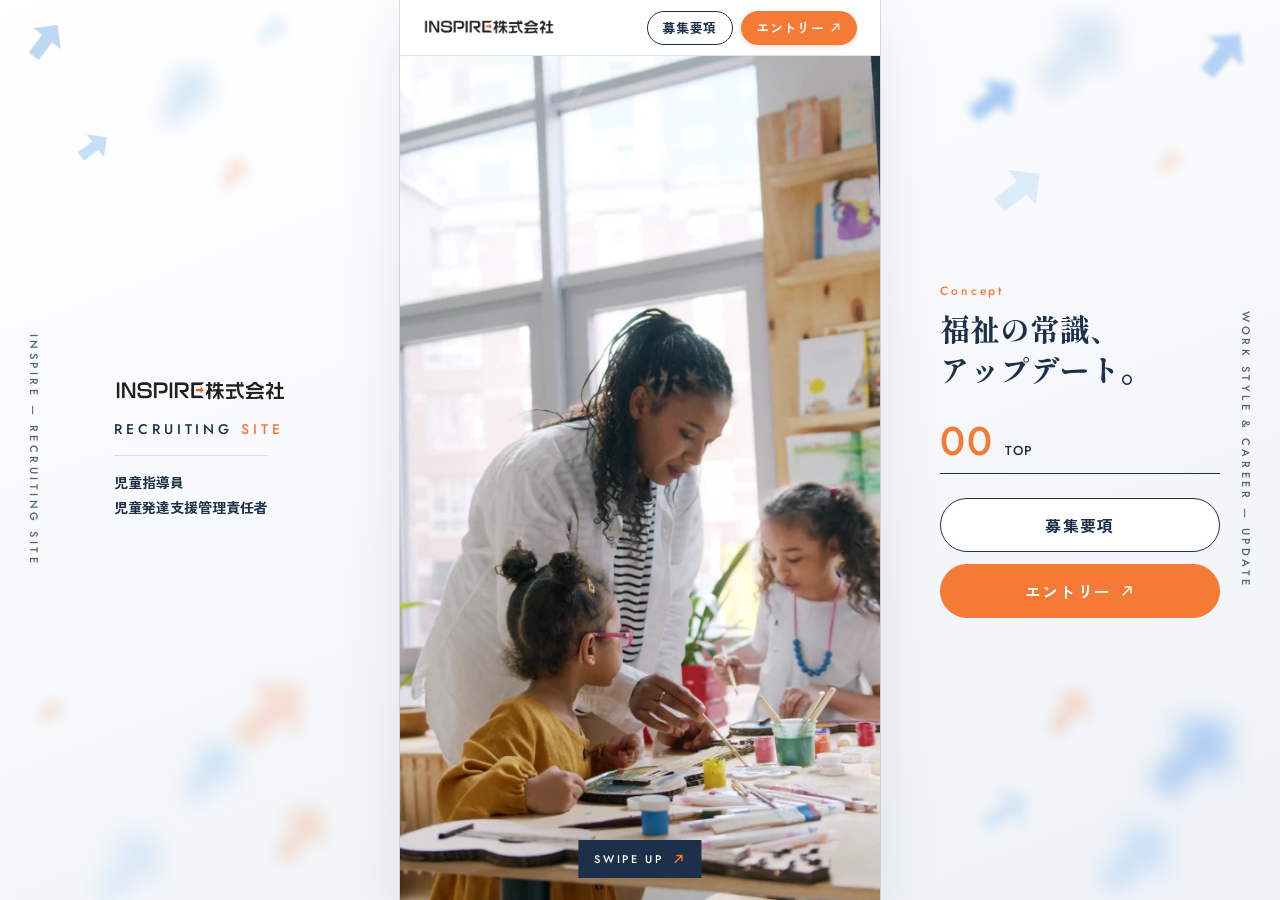
==== index.html @ edcebb67 "UPDATEを左から滑り込む動きに" ====
<!doctype html>
<html lang="ja">
<head>
  <meta charset="utf-8">
  <meta name="viewport" content="width=device-width, initial-scale=1, viewport-fit=cover">
  <title>INSPIRE株式会社｜児童指導員・児童発達支援管理責任者 採用サイト</title>
  <meta name="description" content="INSPIRE株式会社 採用サイト。埼玉県川越市で児童指導員・児童発達支援管理責任者を募集しています。">
  <meta name="robots" content="noindex">
  <meta property="og:type" content="website">
  <meta property="og:site_name" content="INSPIRE株式会社 採用サイト">
  <meta property="og:title" content="INSPIRE株式会社｜児童指導員・児童発達支援管理責任者 採用サイト">
  <meta property="og:description" content="INSPIRE株式会社 採用サイト。埼玉県川越市で児童指導員・児童発達支援管理責任者を募集しています。">
  <meta property="og:url" content="https://inspire-recruit.pages.dev/">
  <meta property="og:image" content="https://inspire-recruit.pages.dev/assets/ogp.jpg">
  <meta property="og:image:width" content="1200">
  <meta property="og:image:height" content="630">
  <meta name="twitter:card" content="summary_large_image">
  <link rel="icon" href="assets/img/favicon.svg" type="image/svg+xml">
  <link rel="icon" href="assets/img/favicon-32.png" sizes="32x32">
  <link rel="apple-touch-icon" href="assets/img/apple-touch-icon.png">
  <link rel="preconnect" href="https://fonts.googleapis.com">
  <link rel="preconnect" href="https://fonts.gstatic.com" crossorigin>
  <link href="https://fonts.googleapis.com/css2?family=Jost:wght@400;500;600&family=Outfit:wght@500;600;700&family=Zen+Kurenaido&family=Shippori+Mincho+B1:wght@600;700;800&family=Zen+Kaku+Gothic+New:wght@400;500;700&display=swap" rel="stylesheet">
  <link rel="stylesheet" href="tokens.css?v=20261011zzzA">
  <link rel="stylesheet" href="style.css?v=20261011zzzA">
</head>
<body>
  <svg width="0" height="0" class="defs" aria-hidden="true">
        <symbol id="ar" viewBox="0 0 24 24"><path d="M6 18L18 6M9 6h9v9" fill="none" stroke="currentColor" stroke-width="2.2" stroke-linecap="round" stroke-linejoin="round"/></symbol>
        <symbol id="up-mark" viewBox="0 0 100 100"><path d="M6 72 H54 Q80 72 80 46 V12" fill="none" stroke="currentColor" stroke-width="12" stroke-linecap="round" stroke-linejoin="round"/><path d="M62 30 L80 10 L98 30" fill="none" stroke="currentColor" stroke-width="12" stroke-linecap="round" stroke-linejoin="round"/></symbol>
    <symbol id="ar-fat" viewBox="0 0 100 100"><path d="M100 0V72L77 49L31 95L5 69L51 23L28 0Z" fill="currentColor"/></symbol>
    <symbol id="ar-solid" viewBox="0 0 129 106"><path d="M129 0L72 4L86 18L18 86L34 102L102 34L116 48Z" fill="currentColor"/></symbol>
    <symbol id="ar-shape" viewBox="0 0 100 100" preserveAspectRatio="none"><path d="M100 0V70L82 52L34 100H0V66L48 18L30 0Z" fill="none" stroke="currentColor" stroke-width="1.2" vector-effect="non-scaling-stroke" stroke-linejoin="round"/></symbol>
  </svg>

  <div class="stage">
    <div class="stage-bokeh" aria-hidden="true"><i class="sbk" style="left:2%;top:3%;--w:34px;--c:#9cc3ea;--o:0.65;--b:0px;--r:-8deg;--t:15s"><svg><use href="#ar-fat"/></svg></i><i class="sbk" style="left:12%;top:8%;--w:56px;--c:#a9d0f3;--o:0.55;--b:11px;--r:-9deg;--t:13s"><svg><use href="#ar-fat"/></svg></i><i class="sbk" style="left:20%;top:2%;--w:28px;--c:#a9d0f3;--o:0.35;--b:6px;--r:3deg;--t:9s"><svg><use href="#ar-fat"/></svg></i><i class="sbk" style="left:6%;top:15%;--w:28px;--c:#a9d0f3;--o:0.65;--b:0px;--r:8deg;--t:9s"><svg><use href="#ar-fat"/></svg></i><i class="sbk" style="left:17%;top:18%;--w:28px;--c:#f47a36;--o:.2;--b:6px;--r:-9deg;--t:10s"><svg><use href="#ar-fat"/></svg></i><i class="sbk" style="left:3%;top:78%;--w:22px;--c:#f47a36;--o:.2;--b:6px;--r:3deg;--t:10s"><svg><use href="#ar-fat"/></svg></i><i class="sbk" style="left:14%;top:83%;--w:56px;--c:#a9d0f3;--o:0.55;--b:11px;--r:-5deg;--t:9s"><svg><use href="#ar-fat"/></svg></i><i class="sbk" style="left:21%;top:90%;--w:56px;--c:#f47a36;--o:.2;--b:8px;--r:-7deg;--t:13s"><svg><use href="#ar-fat"/></svg></i><i class="sbk" style="left:7%;top:93%;--w:70px;--c:#a9d0f3;--o:0.35;--b:11px;--r:-4deg;--t:12s"><svg><use href="#ar-fat"/></svg></i><i class="sbk" style="left:18%;top:76%;--w:70px;--c:#f47a36;--o:.2;--b:8px;--r:4deg;--t:13s"><svg><use href="#ar-fat"/></svg></i><i class="sbk" style="right:3%;top:4%;--w:44px;--c:#7fb0ee;--o:0.55;--b:2px;--r:-5deg;--t:14s"><svg><use href="#ar-fat"/></svg></i><i class="sbk" style="right:13%;top:2%;--w:84px;--c:#9cc3ea;--o:0.35;--b:11px;--r:-1deg;--t:13s"><svg><use href="#ar-fat"/></svg></i><i class="sbk" style="right:21%;top:9%;--w:44px;--c:#7fb0ee;--o:0.65;--b:4px;--r:9deg;--t:9s"><svg><use href="#ar-fat"/></svg></i><i class="sbk" style="right:8%;top:17%;--w:22px;--c:#f47a36;--o:.2;--b:6px;--r:0deg;--t:10s"><svg><use href="#ar-fat"/></svg></i><i class="sbk" style="right:19%;top:19%;--w:44px;--c:#a9d0f3;--o:0.35;--b:0px;--r:7deg;--t:13s"><svg><use href="#ar-fat"/></svg></i><i class="sbk" style="right:4%;top:80%;--w:84px;--c:#7fb0ee;--o:0.55;--b:11px;--r:1deg;--t:13s"><svg><use href="#ar-fat"/></svg></i><i class="sbk" style="right:15%;top:77%;--w:44px;--c:#f47a36;--o:.2;--b:6px;--r:-8deg;--t:11s"><svg><use href="#ar-fat"/></svg></i><i class="sbk" style="right:20%;top:88%;--w:44px;--c:#a9d0f3;--o:0.35;--b:4px;--r:10deg;--t:13s"><svg><use href="#ar-fat"/></svg></i><i class="sbk" style="right:9%;top:92%;--w:70px;--c:#a9d0f3;--o:0.55;--b:11px;--r:2deg;--t:14s"><svg><use href="#ar-fat"/></svg></i></div>
    <aside class="rail rail--left" aria-hidden="true">
      <p class="rail__vert">INSPIRE — RECRUITING SITE</p>
      <div class="rail-logo">
        <img class="rail-logo__img" src="assets/img/logo.png" alt="" width="312" height="42" decoding="async">
        <p class="rail-logo__en">RECRUITING <em>SITE</em></p>
        <p class="rail-logo__jobs">児童指導員<br>児童発達支援管理責任者</p>
      </div>
    </aside>

    <div class="column" data-tone="light">
      <header class="site-header">
        <a class="logo" href="#top"><img src="assets/img/logo.png" alt="INSPIRE株式会社" width="312" height="42" decoding="async"></a>
        <nav class="header-nav" aria-label="メインナビゲーション">
          <a class="hb hb--req" href="#requirements">募集要項</a>
          <a class="hb hb--entry" href="#entry">エントリー<svg class="hb__ar" aria-hidden="true"><use href="#ar"/></svg></a>
        </nav>
      </header>

            <div class="lane" aria-hidden="true">
        <svg class="lane__svg"><defs><linearGradient id="lane-grad" x1="0" y1="1" x2="1" y2="0"><stop offset="0" stop-color="#fbc8a8"/><stop offset="1" stop-color="#f47a36"/></linearGradient></defs><path class="lane__track"/><path class="lane__line"/><g class="lane__head"><path d="M-9 -1L0 0L-1 9" fill="none" stroke-width="2.4" stroke-linecap="round" stroke-linejoin="round"/></g></svg>
        <p class="lane__tag"><span class="lane__up">UPDATE</span><span class="lane__now">01</span></p>
      </div>

      <main class="slider" id="slider" tabindex="-1">

        <section class="page page--hero" id="top" data-tone="dark" data-label="TOP">
          <h1 class="vh">INSPIRE株式会社 児童指導員・児童発達支援管理責任者 採用サイト</h1>
          <video class="hero__video" src="assets/hero.mp4?v=20261011zzzA" poster="assets/hero-poster.jpg?v=20261011zzzA" autoplay muted loop playsinline></video>
          <p class="hero__swipe" aria-hidden="true"><span>SWIPE UP</span><svg><use href="#ar"/></svg></p>
        </section>

        <section class="page page--fv" id="p1" data-delay="250" data-tone="light" data-label="CONCEPT" data-next="共感">
          <div class="bokeh bokeh--ar" aria-hidden="true"><i class="bka" style="left:-10px;top:15.8%;--w:64px;--c:#a9d0f3;--o:0.95;--b:4px;--r:-6deg;--t:9s;--d:0ms"><svg><use href="#ar-fat"/></svg></i><i class="bka" style="left:150px;top:15%;--w:32px;--c:#7fb0ee;--o:1.00;--b:0px;--r:6deg;--t:8s;--d:70ms"><svg><use href="#ar-fat"/></svg></i><i class="bka" style="left:172px;top:21.5%;--w:48px;--c:#a9d0f3;--o:0.85;--b:3px;--r:-4deg;--t:10s;--d:140ms"><svg><use href="#ar-fat"/></svg></i><i class="bka" style="right:-34px;top:31%;--w:59px;--c:#a9d0f3;--o:0.90;--b:5px;--r:4deg;--t:11s;--d:45ms"><svg><use href="#ar-fat"/></svg></i><i class="bka" style="right:20px;top:49.7%;--w:37px;--c:#7fb0ee;--o:0.95;--b:1px;--r:-6deg;--t:8s;--d:210ms"><svg><use href="#ar-fat"/></svg></i><i class="bka" style="right:-10px;top:57.2%;--w:81px;--c:#f47a36;--o:0.55;--b:6px;--r:4deg;--t:12s;--d:110ms"><svg><use href="#ar-fat"/></svg></i><i class="bka" style="right:30px;top:66.3%;--w:27px;--c:#9cc3ea;--o:1.00;--b:0px;--r:8deg;--t:9s;--d:280ms"><svg><use href="#ar-fat"/></svg></i><i class="bka" style="right:-14px;top:70.8%;--w:67px;--c:#a9d0f3;--o:0.85;--b:5px;--r:-4deg;--t:10s;--d:180ms"><svg><use href="#ar-fat"/></svg></i><i class="bka" style="left:-26px;top:88%;--w:45px;--c:#a9d0f3;--o:0.90;--b:3px;--r:6deg;--t:11s;--d:320ms"><svg><use href="#ar-fat"/></svg></i><i class="bka" style="right:92px;top:88.1%;--w:35px;--c:#7fb0ee;--o:0.85;--b:2px;--r:-8deg;--t:9s;--d:250ms"><svg><use href="#ar-fat"/></svg></i><i class="bka" style="right:70px;top:86.5%;--w:54px;--c:#f47a36;--o:0.50;--b:6px;--r:4deg;--t:12s;--d:350ms"><svg><use href="#ar-fat"/></svg></i></div>
          <svg class="bg-graph rv" viewBox="0 0 400 700" preserveAspectRatio="none" aria-hidden="true"><path class="bg-graph__area" d="M-20 650 C 120 645, 230 610, 300 500 C 350 420, 380 260, 420 40 L420 720 L-20 720Z"/><path class="bg-graph__line" pathLength="1" d="M-20 650 C 120 645, 230 610, 300 500 C 350 420, 380 260, 420 40"/></svg>
          <div class="page__inner">
            <div class="fv__top">
              <p class="page__label fv__big rv" aria-hidden="true"><b style="--i:0">U</b><b style="--i:1">P</b><b style="--i:2">D</b><b style="--i:3">A</b><b style="--i:4">T</b><b style="--i:5" class="fv__e">E<i class="e-ar"></i></b></p>
              <svg class="fv__mark" viewBox="0 0 400 120" preserveAspectRatio="none" aria-hidden="true"><path class="fv__mark-run" d="M4 108 H340 Q372 108 372 76 V20" pathLength="1"/><path class="fv__mark-head" d="M350 40 L372 16 L394 40" pathLength="1"/></svg>
              <figure class="fv__photo rv">
                <img src="assets/photo/fv-main.webp?v=20261011zzzA" alt="" decoding="async">
                <svg class="fv__outline" aria-hidden="true"><use href="#ar-shape"/></svg>
              </figure>
              <figure class="fv__photo2 rv"><img src="assets/photo/fv-sub.webp?v=20261011zzzA" alt="" decoding="async"></figure>
              <p class="page__label fv__en" aria-hidden="true">for the<br>Welfare.</p>
            </div>
            <h2 class="fv__copy"><span class="ln rv">福祉の常識、</span><span class="ln rv"><em class="up rw">アップデート。</em></span></h2>
            <p class="fv__sub"><span class="ln rv">働き方も、キャリアも、その先へ。</span></p>
            <p class="body"><span class="ln rv">子どもたちの未来を支える仕事だからこそ、</span><span class="ln rv">働く私たちの未来も、<span class="nb">もっと自由でいい。</span></span></p>
            <p class="body"><span class="ln rv">子育ても、キャリアも、収入も。</span><span class="ln rv"><span class="shout"><span class="shout__q">「</span>福祉だから仕方ない<span class="shout__q">」</span>で諦めない。</span></span></p>
            <p class="fv__sign"><span class="ln rv">INSPIRE株式会社 RECRUIT</span></p>
          </div>
        </section>

        <section class="page page--empathy" id="p2" data-tone="dark" data-label="EMPATHY" data-next="想い・ビジョン">
          <div class="bokeh" aria-hidden="true"><i class="bk bk--1"><b></b></i><i class="bk bk--2"><b></b></i></div>
          <svg class="bg-graph rv" viewBox="0 0 400 700" preserveAspectRatio="none" aria-hidden="true"><path class="bg-graph__area" d="M-20 650 C 120 645, 230 610, 300 500 C 350 420, 380 260, 420 40 L420 720 L-20 720Z"/><path class="bg-graph__line" pathLength="1" d="M-20 650 C 120 645, 230 610, 300 500 C 350 420, 380 260, 420 40"/></svg>
          <div class="page__inner">
            <h2 class="ttl"><span class="ln rv">その<em class="q">「仕方ない」</em>、</span><span class="ln rv">誰が決めた？</span><div class="emp-photos rv" aria-hidden="true"><figure class="ep ep--1"><img src="assets/photo/p2-mom.webp?v=20261011zzzA" alt="" decoding="async"></figure><figure class="ep ep--2"><img src="assets/photo/p2-sub.webp?v=20261011zzzA" alt="" decoding="async"></figure></div></h2>
            <div class="emp-mid">
              <ul class="voices">
                <li class="voice rv"><span class="page__label voice__no" aria-hidden="true">VOICE 01</span><span class="voice__in">「子どもがいるから、仕事はセーブしなきゃ」</span></li>
                <li class="voice rv"><span class="page__label voice__no" aria-hidden="true">VOICE 02</span><span class="voice__in">「福祉の仕事だから、収入はこのくらい」</span></li>
                <li class="voice rv"><span class="page__label voice__no" aria-hidden="true">VOICE 03</span><span class="voice__in">「資格を取ったら、もうキャリアは頭打ち」</span></li>
              </ul>
            </div>
            <p class="body"><span class="ln rv">いつの間にか、そんな常識に<span class="nb">自分の可能性を</span><span class="nb">狭められていませんか？</span></span></p>
            <p class="body"><span class="ln rv">誰かの成長を支える仕事なのに、</span><span class="ln rv">自分自身の成長を<span class="nb">諦めるなんてもったいない。</span></span></p>
            <p class="body body--close"><span class="ln rv">家庭も、仕事も、将来も。</span><span class="ln rv"><span class="rw">全部大切にしたいという気持ちを、<span class="nb">INSPIREは応援します。</span></span></span></p>
          </div>
        </section>

        <section class="page page--vision" id="p3" data-tone="light" data-label="VISION" data-next="子育て支援・働き方">
          <div class="bokeh" aria-hidden="true"><i class="bk bk--1"><b></b></i><i class="bk bk--2"><b></b></i></div>
          <svg class="bg-graph rv" viewBox="0 0 400 700" preserveAspectRatio="none" aria-hidden="true"><path class="bg-graph__area" d="M-20 650 C 120 645, 230 610, 300 500 C 350 420, 380 260, 420 40 L420 720 L-20 720Z"/><path class="bg-graph__line" pathLength="1" d="M-20 650 C 120 645, 230 610, 300 500 C 350 420, 380 260, 420 40"/></svg>
          <div class="page__inner">
            <div class="vband rv">
              <figure class="vband__photo"><img src="assets/photo/p3-main.webp?v=20261011zzzA" alt="" decoding="async"></figure>
              <p class="page__label vband__en" aria-hidden="true">OUR VISION</p>
            </div>
            <h2 class="ttl"><span class="ln rv">子どもの未来を変えるなら、</span><span class="ln rv"><em class="up">働く大人の未来から。</em></span></h2>
            <p class="body"><span class="ln rv">私たちがアップデートしたいのは、<span class="nb">子どもたちへの支援だけでは</span><span class="nb">ありません。</span></span></p>
            <ul class="steps">
              <li class="step rv"><span class="page__label step__no" aria-hidden="true">01</span><i class="dot">・</i>年齢や社歴に縛られない評価</li>
              <li class="step rv"><span class="page__label step__no" aria-hidden="true">02</span><i class="dot">・</i>子育てとキャリアを両立できる環境</li>
              <li class="step rv"><span class="page__label step__no" aria-hidden="true">03</span><i class="dot">・</i>一人ひとりの意見を大切にする組織</li>
            </ul>
            <p class="body"><span class="ln rv">働く人が前向きに挑戦できる環境があってこそ、<span class="nb">子どもたちへの支援も、</span><span class="nb">施設も、</span><span class="nb">もっと良くしていけるはず。</span></span></p>
            <p class="close"><span class="ln rv">INSPIREは、福祉の新しい当たり前を</span><span class="ln rv">つくっていきます。</span></p>
          </div>
        </section>

      </main>

      <a class="nextbtn" href="#" aria-label="次のページへ"><span class="nextbtn__t"><small>NEXT</small><span class="nextbtn__name"></span></span><span class="nextbtn__ar"><svg aria-hidden="true"><use href="#ar"/></svg></span></a>
    </div>

    <aside class="rail rail--right">
      <div class="rail-side">
        <p class="rail-side__label">Concept</p>
        <p class="rail-side__concept">福祉の常識、<br>アップデート。</p>
        <p class="rail-side__page" aria-hidden="true"><span class="rail-side__now">00</span><span class="rail-side__name">TOP</span></p>
        <div class="rail-side__btns">
          <a class="btn btn--line" href="#requirements">募集要項</a>
          <a class="btn btn--fill" href="#entry">エントリー<svg aria-hidden="true"><use href="#ar"/></svg></a>
        </div>
      </div>
      <p class="rail__vert rail__vert--r" aria-hidden="true">WORK STYLE &amp; CAREER — UPDATE</p>
    </aside>
  </div>

  <script src="script.js?v=20261011zzzA"></script>
  <script src="ins.js?v=20261011zzzA"></script>
</body>
</html>
---- tokens.css ----
:root {
  
  --color-orange: #f47a36;
  --color-navy: #1d304a;
  --color-base: #ffffff;

  
  --color-ink: #1d304a;
  --color-ink-soft: #55657a;
  --color-line: rgb(29 48 74 / 0.14);
  --color-grid: rgb(29 48 74 / 0.045);
  --color-navy-deep: #15243a;
  --color-navy-tint: #e9edf3;
  --color-orange-tint: #fde4d6;
  --color-marker: #fcd3bc;
  --color-on-dark: #ffffff;
  --color-on-dark-soft: rgb(255 255 255 / 0.74);
  --color-on-dark-line: rgb(255 255 255 / 0.28);

  
  --font-body: "Zen Kaku Gothic New", "Hiragino Sans", "Hiragino Kaku Gothic ProN", system-ui, sans-serif;
  --font-head: "Shippori Mincho B1", "Hiragino Mincho ProN", "Yu Mincho", serif;
  --font-en: "Jost", "Zen Kaku Gothic New", sans-serif;

  
  --col: 480px;
  --header-h: 56px;
  --lane-h: 46px;

  
  --ease-out: cubic-bezier(0.22, 1, 0.36, 1);
  --ease-in-out: cubic-bezier(0.65, 0, 0.35, 1);
}
---- style.css ----
*, *::before, *::after { box-sizing: border-box; }
html, body { height: 100%; margin: 0; overflow: clip; }
body {
  font-family: var(--font-body); font-weight: 500; color: var(--color-ink);
  background: var(--color-base); -webkit-font-smoothing: antialiased; -webkit-text-size-adjust: 100%;
}
h1, h2, p, ul, figure { margin: 0; padding: 0; }
ul { list-style: none; }
a { color: inherit; text-decoration: none; }
em, i { font-style: normal; }
.defs { position: absolute; }
.vh { position: absolute; width: 1px; height: 1px; overflow: hidden; clip-path: inset(50%); white-space: nowrap; }
:focus-visible { outline: 2px solid var(--color-orange); outline-offset: 2px; }
.nb { white-space: nowrap; }

.stage {
  height: 100dvh; display: grid; grid-template-columns: minmax(0, 1fr);
  background:
    linear-gradient(var(--color-grid) 1px, transparent 1px) 0 0 / 28px 28px,
    linear-gradient(90deg, var(--color-grid) 1px, transparent 1px) 0 0 / 28px 28px,
    #f6f8fb;
}
.column { position: relative; width: 100%; max-width: var(--col); height: 100dvh; margin-inline: auto; overflow: hidden; background: var(--color-base); }
.rail { display: none; }
.slider { position: relative; z-index: 1; height: 100dvh; overflow-y: auto; overflow-x: hidden; scroll-snap-type: y mandatory; overscroll-behavior: auto; scrollbar-width: none; outline: none; }
.slider::-webkit-scrollbar { display: none; }

.site-header {
  position: absolute; inset: 0 0 auto 0; z-index: 20; height: var(--header-h);
  display: flex; align-items: center; justify-content: space-between; gap: 8px;
  padding-inline: 16px; background: var(--color-base);
  border-bottom: 1px solid var(--color-line);
  transition: background 400ms linear, border-color 400ms linear;
}
.logo { display: block; width: 132px; }
.logo img { display: block; width: 100%; height: auto; }
.header-nav { display: flex; gap: 6px; }
.hb {
  position: relative; display: inline-flex; align-items: center; gap: 4px; height: 34px; padding: 0 12px;
  font-weight: 700; font-size: 12px; letter-spacing: 0.06em; white-space: nowrap; overflow: hidden; isolation: isolate;
  border: 1px solid var(--color-navy); border-radius: 2px; transition: color 300ms linear;
}
.hb--req { color: var(--color-navy); background: var(--color-base); }
.hb--entry { color: #fff; background: var(--color-orange); border-color: var(--color-orange); }
.hb__ar { width: 13px; height: 13px; transition: transform 300ms var(--ease-out); }
.hb::before { content: ""; position: absolute; inset: 0; z-index: -1; background: var(--color-navy); transform: scaleY(0); transform-origin: 50% 100%; transition: transform 380ms var(--ease-out); }
@media (hover: hover) {
  .hb:hover { color: #fff; }
  .hb:hover::before { transform: none; }
  .hb:hover .hb__ar { transform: translate(2px, -2px); }
}

.column[data-tone="dark"] .site-header { background: var(--color-navy); border-color: var(--color-on-dark-line); }
.column[data-tone="dark"] .logo img { filter: brightness(0) invert(1); }
.column[data-tone="dark"] .hb--req { background: transparent; color: #fff; border-color: #fff; }
.column[data-page="top"] .site-header { background: var(--color-base); border-color: var(--color-line); }
.column[data-page="top"] .logo img { filter: none; }
.column[data-page="top"] .hb--req { background: var(--color-base); color: var(--color-navy); border-color: var(--color-navy); }

.lane {
  position: absolute; left: 0; right: 0; top: var(--header-h); z-index: 15; height: var(--lane-h);
  pointer-events: none; transition: opacity 400ms linear;
}
.lane__svg { position: absolute; inset: 0; width: 100%; height: 100%; overflow: visible; }
.lane__track { fill: none; stroke: var(--color-line); stroke-width: 1; stroke-dasharray: 2 4; }
.lane__line { fill: none; stroke: var(--color-orange); stroke-width: 2.4; stroke-linecap: round; stroke-linejoin: round; transition: stroke-dashoffset 900ms var(--ease-out); }
.lane__head { stroke: var(--color-orange); transition: transform 900ms var(--ease-out); }
.lane__tag {
  position: absolute; left: 23px; top: 3px; display: flex; align-items: baseline; gap: 4px;
  font-family: var(--font-en); font-weight: 500; font-size: 9.5px; letter-spacing: 0.18em; color: var(--color-ink-soft);
  transition: color 400ms linear;
}
.lane__now { font-size: 15px; font-weight: 600; letter-spacing: 0.04em; color: var(--color-orange); }
.column[data-tone="dark"] .lane__track { stroke: var(--color-on-dark-line); }
.column[data-tone="dark"] .lane__tag { color: var(--color-on-dark-soft); }
.column[data-page="top"] .lane { opacity: 0; }

.page {
  position: relative; height: 100dvh; overflow: hidden;
  scroll-snap-align: start; scroll-snap-stop: always;
  font-size: clamp(10.5px, min(1.86dvh, 3.15vw), 15.2px); line-height: 1.85;
  word-break: auto-phrase; background: var(--color-base);
}
@media (min-height: 741px) { .page { font-size: clamp(10.5px, min(1.6dvh, 3.15vw), 15.2px); } }
.page[data-tone="light"] {
  background:
    linear-gradient(var(--color-grid) 1px, transparent 1px) 0 0 / 24px 24px,
    linear-gradient(90deg, var(--color-grid) 1px, transparent 1px) 0 0 / 24px 24px,
    var(--color-base);
}
.page[data-tone="dark"] { background: var(--color-navy); color: var(--color-on-dark); }
.page__inner {
  position: relative; z-index: 2; height: 100%;
  display: flex; flex-direction: column; justify-content: center; gap: 1em;
  padding: calc(var(--header-h) + var(--lane-h) + 0.4em) 23px calc(46px + 2.2em);
}

.ln { display: block; }
.body { font-weight: 500; }
.body .ln + .ln { margin-top: 0; }
.ttl { font-family: var(--font-head); font-weight: 800; font-size: 1.9em; line-height: 1.38; letter-spacing: 0.02em; margin-bottom: 0.5em; }
.ttl em.up, .fv__copy em.up { color: var(--color-orange); }
.close { font-family: var(--font-head); font-weight: 700; font-size: 1.2em; line-height: 1.7; margin-top: 0.4em; }

.ln.rv { clip-path: inset(0 0 100% 0); transform: translateY(0.6em); opacity: 0; transition: clip-path 700ms var(--ease-out), transform 700ms var(--ease-out), opacity 300ms linear; }
.ln.rv.is-on { clip-path: inset(-0.3em -0.3em -0.3em -0.3em); transform: none; opacity: 1; }

.page--hero { background: var(--color-base); }
.hero__video { position: absolute; left: 0; right: 0; top: var(--header-h); width: 100%; height: calc(100% - var(--header-h)); object-fit: cover; }
.hero__swipe {
  position: absolute; left: 50%; bottom: 22px; z-index: 3; transform: translateX(-50%);
  display: inline-flex; align-items: center; gap: 8px; padding: 9px 16px; background: var(--color-navy); color: #fff;
  font-family: var(--font-en); font-weight: 500; font-size: 11px; letter-spacing: 0.24em;
}
.hero__swipe svg { width: 14px; height: 14px; color: var(--color-orange); animation: rise 1.6s var(--ease-in-out) infinite; }
@keyframes rise { 0% { transform: translate(-4px, 4px); opacity: 0; } 40% { opacity: 1; } 100% { transform: translate(4px, -4px); opacity: 0; } }

.fv__top { display: grid; grid-template-columns: 1fr auto; align-items: end; gap: 12px; margin-bottom: 0.4em; }
.fv__en { font-family: var(--font-en); font-weight: 500; font-size: 1.5em; line-height: 1.12; letter-spacing: 0.02em; color: var(--color-navy); align-self: end; padding-bottom: 0.3em; }
.fv__photo { position: relative; width: min(56vw, 27dvh, 270px); aspect-ratio: 1; }
.fv__photo img { position: absolute; inset: 0; width: 100%; height: 100%; object-fit: cover; object-position: 50% 30%;
  clip-path: polygon(100% 0, 100% 70%, 82% 52%, 34% 100%, 0 100%, 0 66%, 48% 18%, 30% 0); }
.fv__outline { position: absolute; inset: 0; width: 100%; height: 100%; color: var(--color-orange); transform: translate(10px, -8px); overflow: visible; }
.fv__copy { font-family: var(--font-head); font-weight: 800; font-size: 3.05em; line-height: 1.22; letter-spacing: 0.01em; }
.fv__sub { display: flex; align-items: center; gap: 6px; font-weight: 700; font-size: 1.2em; color: var(--color-navy); margin-bottom: 0.3em; }

.fv__sign { font-family: var(--font-en); font-weight: 500; font-size: 0.85em; letter-spacing: 0.16em; color: var(--color-ink-soft); display: flex; align-items: center; gap: 10px; margin-top: 0.4em; }
.fv__sign::before { content: ""; width: 28px; height: 1px; background: var(--color-orange); }

.fv__photo img { opacity: 0; transform: translate(-14%, 14%); transition: opacity 500ms linear, transform 1000ms var(--ease-out); }
.fv__photo.is-on img { opacity: 1; transform: none; }
.fv__outline { opacity: 0; transition: opacity 600ms linear 300ms, transform 1000ms var(--ease-out) 300ms; transform: translate(-6px, 6px); }
.fv__photo.is-on .fv__outline { opacity: 1; transform: translate(10px, -8px); }

.page--empathy .ttl .q { color: var(--color-orange); }
.voices { display: grid; gap: 0.55em; margin-bottom: 0.6em; }
.voice { --x: 0; padding-left: calc(var(--x) * 1em); }
.voice:nth-child(2) { --x: 1.2; }
.voice:nth-child(3) { --x: 2.4; }
.voice__in {
  position: relative; display: inline-block; padding: 0.42em 0.9em 0.42em 0.9em;
  border: 1px solid var(--color-on-dark-line); font-weight: 500; line-height: 1.6; background: rgb(255 255 255 / 0.04);
}

.voice__in::after { content: ""; position: absolute; right: -1px; top: -7px; width: 12px; height: 7px; background: var(--color-orange); clip-path: polygon(0 100%, 100% 0, 100% 100%); }
.voice { opacity: 0; transform: translate(-10px, 10px); transition: opacity 500ms linear, transform 800ms var(--ease-out); }
.voice.is-on { opacity: 1; transform: none; }
.page--empathy .body { color: var(--color-on-dark-soft); }
.page--empathy .body--close { color: #fff; font-weight: 700; margin-top: 0.3em; }

.page--vision .ttl { font-size: 1.75em; }

.steps { display: grid; gap: 0.5em; align-content: center; }
.step {
  position: relative; display: flex; align-items: baseline; gap: 0.6em; padding: 0.35em 0 0.45em;
  border-bottom: 1px solid var(--color-line); font-weight: 700; line-height: 1.5; letter-spacing: -0.01em;
}
.step:nth-child(2) { margin-left: 0.5em; }
.step:nth-child(3) { margin-left: 1em; }
.step__no { flex: none; font-family: var(--font-en); font-weight: 600; font-size: 0.9em; color: var(--color-orange); letter-spacing: 0.04em; }
.step .dot { display: none; }
.step { opacity: 0; transform: translate(-10px, 8px); transition: opacity 500ms linear, transform 800ms var(--ease-out); }
.step.is-on { opacity: 1; transform: none; }

.page--vision .close { color: var(--color-navy); }

.nextbtn {
  position: absolute; right: 16px; bottom: 14px; z-index: 16;
  display: inline-flex; align-items: center; gap: 12px; padding: 6px 6px 6px 14px; min-height: 46px;
  background: var(--color-navy); color: #fff; overflow: hidden; isolation: isolate;
  font-weight: 700; font-size: 12px; line-height: 1.25; transition: opacity 300ms linear;
}
.nextbtn small { display: block; font-family: var(--font-en); font-weight: 500; font-size: 9px; letter-spacing: 0.24em; color: var(--color-orange); }
.nextbtn__ar { display: grid; place-items: center; width: 34px; height: 34px; background: var(--color-orange); }
.nextbtn__ar svg { width: 16px; height: 16px; animation: rise 1.6s var(--ease-in-out) infinite; }
.nextbtn::before { content: ""; position: absolute; inset: 0; z-index: -1; background: var(--color-orange); transform: scaleX(0); transform-origin: 0 50%; transition: transform 420ms var(--ease-out); }
@media (hover: hover) { .nextbtn:hover::before { transform: scaleX(1); } .nextbtn:hover small { color: #fff; } }
.column[data-tone="dark"] .nextbtn { background: #fff; color: var(--color-navy); }
.column[data-page="top"] .nextbtn, .column.is-last .nextbtn { opacity: 0; pointer-events: none; }

@media (min-width: 960px) {
  .stage { grid-template-columns: minmax(0, 1fr) var(--col) minmax(0, 1fr); }
  .column { box-shadow: 0 0 0 1px var(--color-line), 0 20px 60px rgb(29 48 74 / 0.1); }
  .rail { position: relative; display: grid; place-items: center; height: 100dvh; padding: 32px; }
  .rail__vert { position: absolute; top: 50%; left: 26px; writing-mode: vertical-rl; transform: translateY(-50%); font-family: var(--font-en); font-weight: 500; font-size: 11px; letter-spacing: 0.32em; color: var(--color-ink-soft); }
  .rail__vert--r { left: auto; right: 26px; }
  .rail-logo { display: grid; justify-items: start; gap: 16px; width: min(100%, 300px); }
  .rail-logo__img { width: 100%; height: auto; }
  .rail-logo__en { font-family: var(--font-en); font-weight: 500; font-size: 14px; letter-spacing: 0.28em; }
  .rail-logo__en em { color: var(--color-orange); }
  .rail-logo__jobs { padding-top: 14px; border-top: 1px solid var(--color-line); font-weight: 700; font-size: 14px; line-height: 1.8; }
  .rail-side { width: min(100%, 280px); display: grid; }
  .rail-side__label { font-family: var(--font-en); font-weight: 500; font-size: 12px; letter-spacing: 0.24em; color: var(--color-orange); }
  .rail-side__concept { margin-top: 8px; font-family: var(--font-head); font-weight: 800; font-size: 30px; line-height: 1.35; color: var(--color-navy); }
  .rail-side__page { margin-top: 32px; display: flex; align-items: baseline; gap: 12px; padding-bottom: 12px; border-bottom: 1px solid var(--color-navy); font-family: var(--font-en); font-weight: 500; font-size: 13px; letter-spacing: 0.12em; }
  .rail-side__now { font-size: 40px; line-height: 1; color: var(--color-orange); }
  .rail-side__btns { margin-top: 24px; display: grid; gap: 12px; }
  .btn {
    position: relative; display: inline-flex; align-items: center; justify-content: center; gap: 8px; min-height: 54px;
    font-weight: 700; font-size: 16px; letter-spacing: 0.08em; border: 1px solid var(--color-navy); overflow: hidden; isolation: isolate; transition: color 300ms linear;
  }
  .btn svg { width: 16px; height: 16px; }
  .btn--line { background: #fff; color: var(--color-navy); }
  .btn--fill { background: var(--color-orange); border-color: var(--color-orange); color: #fff; }
  .btn::before { content: ""; position: absolute; inset: 0; z-index: -1; background: var(--color-navy); transform: scaleY(0); transform-origin: 50% 100%; transition: transform 380ms var(--ease-out); }
  .btn:hover { color: #fff; }
  .btn:hover::before { transform: none; }
}

@media (max-height: 620px) {
  .page__inner { gap: 0.75em; }
  .fv__photo { width: min(50vw, 23dvh, 230px); }
  .voices { gap: 0.4em; }
}

@media (prefers-reduced-motion: reduce) {
  *, *::before, *::after { animation: none !important; transition: none !important; }
}

:root { --font-big: "Outfit", "Jost", sans-serif; }

.stage { background: linear-gradient(160deg, #ffffff 0%, #eef2f7 100%); }
.page[data-tone="light"] {
  background:
    radial-gradient(120% 60% at 100% 0%, rgb(244 122 54 / 0.10) 0%, transparent 55%),
    radial-gradient(90% 50% at 0% 100%, rgb(29 48 74 / 0.07) 0%, transparent 60%),
    linear-gradient(180deg, #ffffff 0%, #ffffff 45%, #eef2f7 100%);
}
.page[data-tone="dark"] {
  background:
    linear-gradient(115deg, transparent 38%, rgb(255 255 255 / 0.06) 48%, transparent 58%),
    radial-gradient(80% 50% at 100% 0%, rgb(244 122 54 / 0.18) 0%, transparent 60%),
    linear-gradient(160deg, #2a4466 0%, #1d304a 50%, #15243a 100%);
}

@keyframes drift-up { 0% { transform: translate(-6%, 22%) rotate(-4deg); } 50% { transform: translate(0, 0) rotate(0); } 100% { transform: translate(6%, -22%) rotate(4deg); } }

.fv__top { position: relative; display: block; height: min(31dvh, 62vw, 290px); margin-bottom: 0.2em; }
.fv__big { position: absolute; left: -4px; bottom: -0.12em; z-index: 3; margin: 0;
  font-family: var(--font-big); font-weight: 700; font-size: min(22vw, 106px); line-height: .82; letter-spacing: -0.03em;
  color: transparent; -webkit-text-stroke: 1.5px var(--color-navy); }
.fv__big::first-letter { color: var(--color-orange); -webkit-text-stroke: 0; }
.fv__en { position: absolute; right: 0; bottom: 0; z-index: 3; margin: 0; padding: 0; text-align: right; font-family: var(--font-big); font-weight: 500; font-size: 0.95em; line-height: 1.15; color: var(--color-orange); }
.fv__photo { position: absolute; right: 0; top: 0; width: min(52vw, 26dvh, 250px); }
.fv__photo2 { position: absolute; left: 6%; top: 4%; width: min(30vw, 15dvh, 140px); aspect-ratio: 4 / 5; margin: 0; z-index: 2;
  border-radius: 10px; overflow: hidden; box-shadow: 0 8px 22px rgb(29 48 74 / .18); rotate: -7deg; }
.fv__photo2 img { width: 100%; height: 100%; object-fit: cover; display: block; }
.fv__photo2 { opacity: 0; translate: 0 48px; transition: opacity .5s linear, translate .8s cubic-bezier(.34, 1.56, .64, 1); }
.fv__photo2.is-on { opacity: 1; translate: 0 0; animation: bob 7s ease-in-out 1s infinite alternate; }
@keyframes bob { from { transform: translateY(0); } to { transform: translateY(-8px); } }
.fv__copy { font-size: 2.9em; }

@keyframes flow-up { from { transform: translateY(0); } to { transform: translateY(-50%); } }

.ln.rv { transform: translateY(1.4em); transition: clip-path 600ms cubic-bezier(.22, 1, .36, 1), transform 600ms cubic-bezier(.34, 1.4, .64, 1), opacity 250ms linear; }
.voice, .step { transform: translate(-24px, 24px); transition: opacity 400ms linear, transform 600ms cubic-bezier(.34, 1.4, .64, 1); }

.lane__line { stroke-width: 3.6; stroke: url(#lane-grad); }
.lane__head path { stroke-width: 3.4; }
@media (prefers-reduced-motion: reduce) { .fl, .bg-en, .fv__photo2.is-on { animation: none !important; } }

.fv__big { color: var(--color-navy); -webkit-text-stroke: 0; }
.fv__en { display: none; }

.fv__big { opacity: 1 !important; clip-path: none !important; transform: none !important; }
.fv__big b { display: inline-block; font-weight: inherit; opacity: 0; transform: translate(-0.35em, 0.6em) rotate(-8deg) scale(.8);
  transition: opacity .25s linear, transform .7s cubic-bezier(.34, 1.56, .64, 1); transition-delay: calc(var(--i) * 90ms + 150ms); }
.fv__big.is-on b { opacity: 1; transform: translate(calc(var(--i) * -0.02em), calc(var(--i) * -0.035em)); }  

.fv__photo2 { -webkit-mask-image: radial-gradient(130% 120% at 50% 40%, #000 55%, transparent 100%); mask-image: radial-gradient(130% 120% at 50% 40%, #000 55%, transparent 100%); box-shadow: none; }

.page--fv::before, .page--vision::before, .page--empathy::before {
  content: ""; position: absolute; inset: 0; z-index: 0; pointer-events: none; background-repeat: no-repeat; background-size: 100% 100%; }
.page--fv::before { background-image: url("data:image/svg+xml,%3Csvg xmlns='http://www.w3.org/2000/svg' viewBox='0 0 100 100' preserveAspectRatio='none'%3E%3Cpath d='M-10 92 C 20 70, 45 96, 70 70 S 100 40, 115 30 L115 48 C 95 58, 80 88, 55 92 S 15 96, -10 110Z' fill='%231d304a' fill-opacity='.05'/%3E%3Cpath d='M-10 84 C 25 62, 50 88, 75 60 S 105 30, 115 22' fill='none' stroke='%23f47a36' stroke-opacity='.28' stroke-width='.25'/%3E%3Cpath d='M-10 88 C 25 66, 52 92, 77 64 S 106 34, 115 26' fill='none' stroke='%231d304a' stroke-opacity='.14' stroke-width='.2'/%3E%3C/svg%3E"); }
.page--vision::before { background-image: url("data:image/svg+xml,%3Csvg xmlns='http://www.w3.org/2000/svg' viewBox='0 0 100 100' preserveAspectRatio='none'%3E%3Cpath d='M-10 100 C 25 80, 50 104, 80 82 S 105 70, 115 64 L115 110 L-10 110Z' fill='%23e3e9f1' fill-opacity='.8'/%3E%3Cpath d='M-10 94 C 25 74, 50 98, 80 76 S 105 64, 115 58' fill='none' stroke='%23f47a36' stroke-opacity='.3' stroke-width='.25'/%3E%3C/svg%3E"); }
.page--empathy::before { background-image: url("data:image/svg+xml,%3Csvg xmlns='http://www.w3.org/2000/svg' viewBox='0 0 100 100' preserveAspectRatio='none'%3E%3Cpath d='M-10 30 C 20 10, 50 40, 75 18 S 105 -4, 115 -8' fill='none' stroke='%23ffffff' stroke-opacity='.08' stroke-width='6'/%3E%3Cpath d='M-10 64 C 25 44, 55 76, 80 52 S 108 28, 115 22' fill='none' stroke='%23ffffff' stroke-opacity='.06' stroke-width='10'/%3E%3Cpath d='M-10 100 C 30 82, 60 104, 85 86 S 108 74, 115 70' fill='none' stroke='%23f47a36' stroke-opacity='.25' stroke-width='.3'/%3E%3C/svg%3E"); }

.page--empathy .page__inner { position: relative; }
.page--empathy::after { content: ""; position: absolute; left: 0; right: 0; bottom: -1px; height: 26px; z-index: 1; pointer-events: none;
  background: url("data:image/svg+xml,%3Csvg xmlns='http://www.w3.org/2000/svg' viewBox='0 0 100 10' preserveAspectRatio='none'%3E%3Cpath d='M0 6 C 25 0, 50 12, 75 4 S 100 2, 100 2 L100 10 L0 10Z' fill='%23ffffff' fill-opacity='.10'/%3E%3C/svg%3E") no-repeat 0 0 / 100% 100%; }

.voices { gap: 0.9em; margin-block: .2em .8em; }
.voice { padding-left: 0; }
.voice__in { font-family: "Zen Kurenaido", var(--font-body); font-size: 1.12em; font-weight: 400; line-height: 1.45; color: #fff;
  border: 0; padding: .55em 2.2em .55em .9em; background: rgb(62 95 140 / .92);
  clip-path: polygon(0 0, calc(100% - 1.4em) 0, 100% 50%, calc(100% - 1.4em) 100%, 0 100%, .5em 50%); }
.voice__in::after { display: none; }
.voice:nth-child(1) .voice__in { rotate: -5deg; }
.voice:nth-child(2) { margin-left: 1.2em; } .voice:nth-child(2) .voice__in { rotate: -3deg; background: rgb(255 255 255 / .16); }
.voice:nth-child(3) { margin-left: .4em; } .voice:nth-child(3) .voice__in { rotate: -6deg; background: var(--color-orange); }
.voice.is-on .voice__in { animation: flag-wave 5s ease-in-out infinite alternate; }
.voice:nth-child(2).is-on .voice__in { animation-duration: 6.5s; } .voice:nth-child(3).is-on .voice__in { animation-duration: 4.2s; }
@keyframes flag-wave { 0% { transform: translate(0, 0); } 100% { transform: translate(4px, -6px); } }

.page--empathy .ttl { margin-bottom: .3em; }

.vband { position: relative; margin: 0 -23px .4em; height: min(22dvh, 44vw, 210px); }
.vband__photo { position: absolute; inset: 0; margin: 0; }
.vband__photo img { width: 100%; height: 100%; object-fit: cover; object-position: 50% 30%; display: block;
  -webkit-mask-image: linear-gradient(180deg, #000 55%, transparent 100%), linear-gradient(90deg, transparent 0%, #000 18%); -webkit-mask-composite: source-in;
  mask-image: linear-gradient(180deg, #000 55%, transparent 100%), linear-gradient(90deg, transparent 0%, #000 18%); mask-composite: intersect; }
.vband__en { position: absolute; left: 23px; top: 4px; writing-mode: vertical-rl; margin: 0; font-family: var(--font-big); font-weight: 600; font-size: .8em; letter-spacing: .3em; color: var(--color-navy); }
   
.vband__sub { position: absolute; right: 18px; bottom: -14px; width: 26%; aspect-ratio: 1; margin: 0; border-radius: 10px; overflow: hidden; rotate: -6deg;
  border: 3px solid #fff; box-shadow: 0 6px 16px rgb(29 48 74 / .2); }
.vband__sub img { width: 100%; height: 100%; object-fit: cover; display: block; }
.vband { opacity: 0; transition: opacity .6s linear; }
.vband.is-on { opacity: 1; }
.vband .vband__photo img { transform: scale(1.12); transition: transform 1.6s cubic-bezier(.22, 1, .36, 1); }
.vband.is-on .vband__photo img { transform: none; }

.vband .vband__sub { translate: 0 30px; opacity: 0; transition: translate .8s cubic-bezier(.34, 1.56, .64, 1) .7s, opacity .3s linear .7s; }
.vband.is-on .vband__sub { translate: 0 0; opacity: 1; animation: bob 7s ease-in-out 1.6s infinite alternate; }

.steps { gap: .3em; margin-block: .1em; }
.step { gap: .55em; align-items: center; border-bottom: 1px solid var(--color-line); }

 
.step:nth-child(2) { margin-left: .6em; } .step:nth-child(3) { margin-left: 1.2em; }

.page--vision .close { position: relative; }

@keyframes fly-out { 0% { opacity: 0; transform: translate(-30px, 30px) scale(.6); } 25% { opacity: 1; transform: translate(0, 0) scale(1); } 70% { opacity: 1; transform: translate(0, 0) scale(1); } 100% { opacity: 0; transform: translate(60px, -60px) scale(.8); } }
@media (prefers-reduced-motion: reduce) { .voice.is-on .voice__in, .fly-ar.is-on, .vband.is-on .vband__sub { animation: none !important; } }
.fv__big b:first-child { color: var(--color-orange); }

.fv__big.is-on b { transform: none; }                       
        
.page--fv::before { display: none; }                          

.page--empathy::before { background-image: url("data:image/svg+xml,%3Csvg xmlns='http://www.w3.org/2000/svg' viewBox='0 0 100 100' preserveAspectRatio='none'%3E%3Cpath d='M-10 104 C 30 86, 60 108, 85 90 S 108 78, 115 74 L115 110 L-10 110Z' fill='%23ffffff' fill-opacity='.05'/%3E%3C/svg%3E"); }

.page--vision::before { background-image: url("data:image/svg+xml,%3Csvg xmlns='http://www.w3.org/2000/svg' viewBox='0 0 100 100' preserveAspectRatio='none'%3E%3Cpath d='M-10 104 C 25 86, 50 108, 80 88 S 105 78, 115 72 L115 110 L-10 110Z' fill='%23e3e9f1' fill-opacity='.8'/%3E%3C/svg%3E"); }

.vband__sub { bottom: 8px; width: 22%; }

@media (max-height: 620px) { .vband { height: min(15dvh, 40vw); }  }
@media (max-height: 620px) { .vband { height: 10dvh; margin-bottom: .2em; } .vband__en { font-size: .65em; letter-spacing: .2em; } .page--vision .ttl { margin-bottom: .2em; } }
@media (max-height: 620px) { .page--vision .page__inner { gap: .55em; justify-content: flex-start; } }
@media (max-height: 620px) { .vband__sub { width: auto; height: 86%; bottom: 7%; } .page--vision .page__inner { justify-content: center; } }

:root { --fv-ph: min(46vw, 22dvh, 230px); --fv-big: min(22vw, 106px); }
.fv__top { height: calc(var(--fv-ph) + var(--fv-big) * .86); }
.fv__photo { width: var(--fv-ph); }
.fv__photo2 { width: min(28vw, 13dvh, 130px); top: 2%; }
.fv__big { font-size: var(--fv-big); }
.fv__top { height: calc(var(--fv-ph) + var(--fv-big) * .98); }

.fv__top { flex: none; }
:root { --fv-ph: min(42vw, 17dvh, 210px); }

.voices { display: grid; grid-template-columns: repeat(3, minmax(0, 1fr)); gap: 8px; align-items: end; margin: .4em 0 1em; }
.voice { margin: 0 !important; padding: 0; }
.voice:nth-child(1) { margin-top: 2.6em !important; }
.voice:nth-child(2) { margin-top: 1.3em !important; }
.voice__in {
  position: relative; display: flex; align-items: center; min-height: 8.6em; padding: 1.1em .7em .9em .8em; box-sizing: border-box;
  font-family: "Zen Kurenaido", var(--font-body); font-size: 1em; line-height: 1.5; color: #fff; text-align: left; word-break: auto-phrase;
  background: #3e5f8c; border-radius: 4px; clip-path: none; rotate: -7deg;
}

.voice__in::after { content: ""; display: block; position: absolute; right: -10px; top: -12px; width: 30px; height: 30px; background: inherit;
  clip-path: polygon(100% 0, 100% 100%, 0 0); border-radius: 0; }
.voice:nth-child(2) .voice__in { background: rgb(255 255 255 / .18); rotate: -5deg; }
.voice:nth-child(3) .voice__in { background: var(--color-orange); rotate: -8deg; }

.voice { opacity: 0; transform: translate(-18px, 26px); transition: opacity .4s linear, transform .7s cubic-bezier(.34, 1.56, .64, 1); }
.voice.is-on { opacity: 1; transform: none; }
.voice.is-on .voice__in { animation: flag-wave 4.5s ease-in-out infinite alternate; }
@keyframes flag-wave { 0% { transform: translate(0, 0) skewY(0); } 100% { transform: translate(2px, -5px) skewY(-1.5deg); } }

:root { --fv-ph: min(40vw, 16dvh, 200px); }

.voice__in { clip-path: polygon(0 0, 78% 0, 100% 50%, 78% 100%, 0 100%, 9% 50%); border-radius: 0; padding: 1em 1.7em 1em 1.05em; min-height: 7.8em; }
.voice__in::after { display: none; }
.voice:nth-child(1) .voice__in { rotate: -14deg; }
.voice:nth-child(2) .voice__in { rotate: -14deg; }
.voice:nth-child(3) .voice__in { rotate: -14deg; }
.voice:nth-child(1) { margin-top: 0 !important; translate: 0 2.4em; }
.voice:nth-child(2) { margin-top: 0 !important; translate: 0 1.2em; }
.voice:nth-child(3) { translate: 0 0; }
.voices { margin-bottom: 2.4em; column-gap: 2px; }
.voice__in { padding: .95em 2.5em .95em 1.15em; font-size: .94em; line-height: 1.45; min-height: 8.2em; }
.voice__in { font-size: .86em; padding-right: 2.6em; }
@media (max-height: 620px) { :root { --fv-ph: min(34vw, 13dvh, 160px); --fv-big: min(18vw, 84px); } .fv__photo2 { width: min(22vw, 10dvh, 100px); } }
@media (max-height: 620px) { .page--fv .page__inner { gap: .6em; } }
@media (max-height: 620px) { :root { --fv-ph: min(32vw, 11.5dvh, 150px); } }
@media (max-height: 620px) { .page--fv .page__inner { justify-content: flex-start; padding-top: calc(var(--header-h) + var(--lane-h)); } }

.fv__photo { width: min(calc(var(--fv-ph) * 1.6), 62%); aspect-ratio: 1.6; }

 .vband__sub { right: auto; left: 31%; }

.fv__mark { position: absolute; left: -2px; bottom: calc(var(--fv-big) * -0.06); width: calc(100% + 4px); height: calc(var(--fv-big) * 1.05); z-index: 4; overflow: visible; pointer-events: none; }
.fv__mark path { fill: none; stroke: var(--color-orange); stroke-width: 4; stroke-linecap: round; stroke-linejoin: round; vector-effect: non-scaling-stroke; stroke-dasharray: 1; stroke-dashoffset: 1; }
.fv__big.is-on ~ .fv__mark .fv__mark-run { animation: mark-draw .55s cubic-bezier(.65, 0, .35, 1) forwards, mark-fade .5s linear 1.5s forwards; }
.fv__big.is-on ~ .fv__mark .fv__mark-head { animation: mark-draw .2s ease-out .5s forwards; }
@keyframes mark-draw { to { stroke-dashoffset: 0; } }
@keyframes mark-fade { to { opacity: 0; } }

.fv__big b { opacity: 0; transform: translateY(.35em); clip-path: inset(100% 0 0 0); transition: opacity .2s linear, transform .45s cubic-bezier(.22, 1, .36, 1), clip-path .45s cubic-bezier(.22, 1, .36, 1); transition-delay: calc(var(--i) * 70ms + 120ms); }
.fv__big.is-on b { opacity: 1; transform: none; clip-path: inset(-10% -5% -10% -5%); }

.rw { background-image: linear-gradient(90deg, var(--rw-to, var(--color-navy)) 0 50%, var(--rw-from, #b9c2ce) 50% 100%); background-size: 200% 100%; background-position: 100% 0;
  -webkit-background-clip: text; background-clip: text; color: transparent; transition: background-position .9s cubic-bezier(.65, 0, .35, 1) .55s; }
.ln.is-on .rw { background-position: 0 0; }
.fv__copy .rw { --rw-to: var(--color-orange); --rw-from: #d6dbe2; }

.page--empathy .rw { --rw-to: #ffffff; --rw-from: #5d6e86; font-weight: 700; }

.voice__in { background: #4a5b73; color: #dfe5ee; rotate: 9deg !important; }
.voice:nth-child(2) .voice__in { background: #3f4f66; rotate: 11deg !important; }
.voice:nth-child(3) .voice__in { background: #56677f; rotate: 13deg !important; }
.voice:nth-child(1) { translate: 0 0 !important; }
.voice:nth-child(2) { translate: 0 1.1em !important; }
.voice:nth-child(3) { translate: 0 2.2em !important; }        
.voice.is-on .voice__in { animation: flag-droop 5s ease-in-out infinite alternate; }
@keyframes flag-droop { 0% { transform: translate(0, 0) skewY(0); } 100% { transform: translate(1px, 4px) skewY(2deg); } }
.voices { margin-bottom: 3em; }
.voice { opacity: 0; transform: translate(-10px, -16px); }
.voice.is-on { opacity: 1; transform: none; }

.page--empathy .body--close { position: relative; padding-left: 2.1em; }

.page--empathy .page__inner { position: relative; }

.step { color: #b9c2ce; transition: color .8s ease .35s, opacity .4s linear, transform .6s cubic-bezier(.34, 1.4, .64, 1); }
.step.is-on { color: var(--color-navy); }

@media (prefers-reduced-motion: reduce) { .rw { transition: none; background-position: 0 0; } .fv__mark path { stroke-dashoffset: 0; }  }

.page--empathy .ttl { position: relative; }

@keyframes close-draw { to { stroke-dashoffset: 0; } }

.page--fv::before, .page--vision::before, .page--empathy::before { background-image: none !important; }
.fv__mark-head { display: none; }

.bg-graph { position: absolute; left: 0; right: 0; bottom: 0; width: 100%; height: 78%; z-index: 0; pointer-events: none; overflow: visible; }
.bg-graph__area { fill: var(--g-area, #1d304a); opacity: 0; transition: opacity 1.2s ease .6s; }
.bg-graph__line { fill: none; stroke: var(--g-line, #f47a36); stroke-width: 2; vector-effect: non-scaling-stroke; stroke-linejoin: round; stroke-dasharray: 1; stroke-dashoffset: 1; transition: stroke-dashoffset 1.6s cubic-bezier(.65, 0, .35, 1); }
.bg-graph.is-on .bg-graph__area { opacity: var(--g-op, .05); }
.bg-graph.is-on .bg-graph__line { stroke-dashoffset: 0; }
.page--fv { --g-area: #1d304a; --g-op: .045; --g-line: rgb(244 122 54 / .35); }
.page--empathy { --g-area: #ffffff; --g-op: .07; --g-line: rgb(255 255 255 / .22); }
.page--vision { --g-area: #2f6fb3; --g-op: .06; --g-line: rgb(244 122 54 / .3); }
.page__inner { position: relative; z-index: 1; }

.fv__big.is-on ~ .fv__mark .fv__mark-run { animation: mark-draw .5s cubic-bezier(.65, 0, .35, 1) forwards, mark-fade .25s linear .6s forwards; }
.fv__big b { transition-delay: calc(var(--i) * 70ms + 900ms); }

.page.page--empathy { background: radial-gradient(90% 45% at 100% 0%, rgb(255 255 255 / .16) 0%, transparent 70%), linear-gradient(165deg, #4677bd 0%, #2f5b9e 50%, #244a86 100%); }
.column[data-tone="dark"] .site-header { background: #3a6ab0; }
.voice__in { background: rgb(255 255 255 / .16); color: #fff; rotate: -3deg !important; animation: none !important; }
.voice:nth-child(2) .voice__in { background: rgb(255 255 255 / .12); rotate: 2deg !important; }
.voice:nth-child(3) .voice__in { background: rgb(255 255 255 / .16); rotate: -2deg !important; }
.voice:nth-child(n) { translate: 0 0 !important; }
.voices { margin-bottom: 1.4em; }
.page--empathy .rw { --rw-from: #8fa9cf; }
.page--empathy .body--close { padding-left: 0; }

.page--fv::after, .page--empathy::after { content: ""; position: absolute; left: 0; right: 0; bottom: -1px; height: 9dvh; max-height: 70px; z-index: 0; pointer-events: none; background: var(--sep) !important; border: 0;
  -webkit-mask: url("data:image/svg+xml,%3Csvg xmlns='http://www.w3.org/2000/svg' viewBox='0 0 100 30' preserveAspectRatio='none'%3E%3Cpath d='M0 30 L0 27 C 30 27, 45 22, 62 14 S 88 3, 100 1 L100 30Z'/%3E%3C/svg%3E") 0 0 / 100% 100% no-repeat;
          mask: url("data:image/svg+xml,%3Csvg xmlns='http://www.w3.org/2000/svg' viewBox='0 0 100 30' preserveAspectRatio='none'%3E%3Cpath d='M0 30 L0 27 C 30 27, 45 22, 62 14 S 88 3, 100 1 L100 30Z'/%3E%3C/svg%3E") 0 0 / 100% 100% no-repeat; }
.page--fv { --sep: linear-gradient(165deg, #3d6fb6, #2b5597); }
.page--empathy { --sep: #e4f0fb; }

.page.page--vision { background: linear-gradient(180deg, #e4f0fb 0%, #f3f8fd 55%, #ffffff 100%); }

.step { translate: 0 0 !important; margin-left: 0 !important; }
.step__no { flex: none; font-family: "Jost", sans-serif; font-weight: 500; font-size: .8em; letter-spacing: .08em; color: var(--color-orange); min-width: 1.8em; }

.page--fv { --g-line: rgb(244 122 54 / .22); }
.page--vision { --g-line: rgb(244 122 54 / .2); }
.page--empathy { --g-line: rgb(255 255 255 / .16); }

.vband__sub { rotate: 0deg !important; border: 0 !important; box-shadow: 0 6px 16px rgb(29 48 74 / .12) !important; border-radius: 12px; overflow: hidden; }

.bg-graph { height: 72%; }
.page--fv { --g-op: .05; }
.bg-graph__line { stroke-width: 1.5; }

.bg-graph__line { display: none; }
.page--fv { --g-area: #2f6fb3; --g-op: .08; }
.page--empathy { --g-area: #ffffff; --g-op: .09; }
.page--vision { --g-area: #2f6fb3; --g-op: .08; }
.bg-graph__area { transform-origin: 100% 100%; transform: scaleY(.6); transition: opacity .9s ease .2s, transform 1.2s cubic-bezier(.22, 1, .36, 1) .2s; }
.bg-graph.is-on .bg-graph__area { transform: none; }

.fv__mark { display: none !important; }
.fv__big b { display: inline-block; opacity: 0; transform: translateY(.6em) scale(.4); clip-path: none !important; transition: none !important; transform-origin: 50% 100%; }
.fv__big.is-on b { animation: up-pop .9s cubic-bezier(.3, 0, .3, 1) both; animation-delay: calc(var(--i) * 90ms + 150ms); }
@keyframes up-pop {
  0%   { opacity: 0; transform: translateY(.6em) scale(.4, .3); }
  30%  { opacity: 1; transform: translateY(-.32em) scale(.9, 1.15); }
  48%  { transform: translateY(0) scale(1.12, .84); }
  64%  { transform: translateY(-.12em) scale(.97, 1.05); }
  80%  { transform: translateY(0) scale(1.03, .97); }
  100% { opacity: 1; transform: none; }
}
@media (prefers-reduced-motion: reduce) { .fv__big.is-on b { animation: none; opacity: 1; transform: none; } }

.page.page--empathy { background:
  linear-gradient(118deg, transparent 0 18%, rgb(255 255 255 / .09) 27%, transparent 36%, rgb(0 10 40 / .22) 47%, transparent 57%, rgb(255 255 255 / .07) 66%, transparent 74%, rgb(0 10 40 / .18) 86%, transparent 96%),
  linear-gradient(140deg, transparent 0 40%, rgb(255 255 255 / .06) 52%, transparent 60%),
  radial-gradient(70% 38% at 92% 4%, rgb(255 255 255 / .22) 0%, transparent 70%),
  radial-gradient(80% 50% at 0% 100%, rgb(0 10 40 / .3) 0%, transparent 70%),
  linear-gradient(170deg, #2457a6 0%, #17468f 55%, #123b7c 100%); }
.column[data-tone="dark"] .site-header { background: #2356a4; }

.bokeh { position: absolute; inset: 0; z-index: 0; pointer-events: none; overflow: hidden; }
.bk { position: absolute; display: block; width: var(--w); aspect-ratio: 1.25; background: var(--c); opacity: var(--o, .8);
  clip-path: polygon(0 100%, 100% 0, 62% 100%); filter: blur(var(--b, 6px)); animation: bk-float var(--t, 9s) ease-in-out infinite alternate; }
@keyframes bk-float { from { transform: translate(0, 0) rotate(0deg); } to { transform: translate(6px, -10px) rotate(4deg); } }

.page--empathy .bk--1 { --w: 74px; --c: #ffffff; --o: .22; --b: 7px; right: -18px; top: 44%; }
.page--empathy .bk--2 { --w: 110px; --c: #7fb0ee; --o: .3; --b: 9px; left: -40px; bottom: 9%; --t: 11s; }

.page--vision .bk--1 { --w: 70px; --c: #8fbbe8; --o: .45; --b: 6px; right: -16px; top: 46%; }
.page--vision .bk--2 { --w: 54px; --c: #f47a36; --o: .3; --b: 6px; left: -18px; bottom: 12%; --t: 10s; }

@media (prefers-reduced-motion: reduce) { .bk { animation: none; } }

.fv__copy { margin-top: .55em; }

.bokeh { display: none !important; }
.page--empathy .voices { display: block; margin: 1.1em 0 1.3em; padding: 0; }
.emp-mid { display: grid; grid-template-columns: 1fr 27%; gap: 0 10px; align-items: start; margin: 1em 0 1.5em; }
.emp-mid .voices { margin: 0 !important; display: grid !important; grid-template-columns: 1fr !important; gap: .6em !important; }
.page--empathy .voice { translate: 0 0 !important; padding: 0 !important; position: relative; }
.page--empathy .voice__in { display: block; position: relative; font-family: var(--font-body) !important; font-weight: 500 !important; font-size: .9em !important; line-height: 1.55 !important;
  color: var(--color-navy) !important; background: rgb(255 255 255 / .94) !important; clip-path: none !important; rotate: 0deg !important; animation: none !important;
  padding: .55em .8em .55em .9em !important; border-radius: 4px; }

.page--empathy .voice__in::after { content: ""; position: absolute; right: -7px; top: 50%; width: 8px; height: 12px; translate: 0 -50%; background: inherit; clip-path: polygon(0 0, 100% 50%, 0 100%); }
.voice__no { display: block; font-family: "Jost", sans-serif; font-size: .62em; letter-spacing: .16em; color: rgb(255 255 255 / .6); margin-bottom: .25em; }

.emp-photos { position: relative; height: 100%; min-height: 9.5em; }
.ep { position: absolute; margin: 0; border-radius: 4px; overflow: hidden; }
.ep img { display: block; width: 100%; height: 100%; object-fit: cover; }
.ep--1 { right: 0; top: 0; width: 100%; aspect-ratio: 4 / 5; }
.ep--2 { right: 34%; top: 58%; width: 72%; aspect-ratio: 4 / 5; }

.ep { opacity: 0; transform: translateY(14px); transition: opacity .6s ease, transform .8s cubic-bezier(.22, 1, .36, 1); }
.ep--2 { transition-delay: .25s; }
.emp-photos.is-on .ep { opacity: 1; transform: none; }

.bokeh { display: block !important; }
.bk { clip-path: none !important; background: none !important; filter: blur(var(--b, 6px)); opacity: var(--o, .2); }
.bk b { position: absolute; inset: 0; background: var(--c); clip-path: polygon(0 100%, 100% 0, 62% 100%); }

.page--empathy .bk--1 { --w: 50px; --c: #ffffff; --o: .16; --b: 6px; right: 14px; top: 26%; }
.page--empathy .bk--2 { --w: 70px; --c: #ffffff; --o: .1; --b: 8px; left: -24px; bottom: 6%; top: auto; right: auto; }
.page--vision .bk--1 { --w: 52px; --c: #8fbbe8; --o: .35; --b: 6px; right: 10px; top: calc(var(--header-h) + var(--lane-h) + 4px); }
.page--vision .bk--2 { --w: 44px; --c: #f47a36; --o: .16; --b: 6px; left: -10px; bottom: 5%; top: auto; }

.page--empathy .voice, .page--empathy .voice__in { height: auto !important; min-height: 0 !important; width: auto !important; aspect-ratio: auto !important; }
.page--empathy .voice__in { background: rgb(255 255 255 / .13) !important; color: #fff !important; border: 1px solid rgb(255 255 255 / .22); padding: .5em .8em !important; }
.page--empathy .voice__in::after { background: rgb(255 255 255 / .13); right: -8px; }
.voice__no { margin-bottom: .15em; }
.emp-mid .voices { gap: .45em !important; }

.bka { position: absolute; display: block; width: var(--w); aspect-ratio: 129 / 106; color: var(--c); opacity: var(--o, .3); filter: blur(var(--b, 4px));
  animation: bk-float var(--t, 9s) ease-in-out infinite alternate; }
.bka svg { display: block; width: 100%; height: 100%; }

.page--empathy .bk--2 { bottom: 1%; }

.bka { rotate: var(--r, 0deg); }

.bka { aspect-ratio: 1; }

:root { --fv-ph: min(37vw, 14.8dvh, 185px); }
@media (max-height: 620px) { :root { --fv-ph: min(30vw, 11dvh, 140px); } }
.fv__copy { margin-top: .45em; }
.ep--2 { top: auto; bottom: 0; width: 64%; right: 30%; } .emp-photos { min-height: 0; } .ep--1 { width: 92%; }

.fv__big b { color: transparent !important; -webkit-background-clip: text; background-clip: text;
  background-image: linear-gradient(160deg, #3a5a86 0%, #1d304a 55%, #142238 100%); }
.fv__big b:first-child { background-image: linear-gradient(160deg, #ffb07a 0%, #f47a36 50%, #e0581f 100%); }

.fv__copy > .ln:first-child { color: transparent; -webkit-background-clip: text; background-clip: text;
  background-image: linear-gradient(100deg, #1d304a 0%, #2f4f7c 100%); }

.fv__copy .rw { background-image: linear-gradient(90deg, transparent 0 50%, #d6dbe2 50% 100%), linear-gradient(100deg, #f47a36 0%, #ff9b5a 55%, #e0581f 100%);
  background-size: 200% 100%, 100% 100%; background-position: 100% 0, 0 0; background-repeat: no-repeat; }
.ln.is-on .fv__copy .rw, .fv__copy .ln.is-on .rw { background-position: 0 0, 0 0; }

.fv__big b.fv__e { position: relative; background-image: linear-gradient(90deg, #22385a 0 41%, transparent 41%), linear-gradient(180deg, #3a5a86 0%, #1d304a 42%, transparent 42% 61%, #1d304a 61%, #142238 100%); }
.e-ar { position: absolute; left: 47%; top: 40.5%; width: 66%; height: 21.5%; background: linear-gradient(90deg, #ff9b5a, #f47a36 60%, #e0581f);
  clip-path: polygon(0 26%, 58% 26%, 58% 0, 100% 50%, 58% 100%, 58% 74%, 0 74%); }
.fv__big b.fv__e { background-image: linear-gradient(180deg, #3a5a86 0%, #1d304a 50%, #142238 100%), linear-gradient(180deg, #3a5a86 0%, #1d304a 42%, transparent 42% 61%, #1d304a 61%, #142238 100%);
  background-size: 41% 100%, 100% 100%; background-repeat: no-repeat; }

.bka { opacity: 0; transform: translate(-14px, 14px) scale(.55); animation: none; transition: opacity .7s ease, transform 1s cubic-bezier(.22, 1, .36, 1); transition-delay: var(--d, 0ms); }
.page--fv.is-active .bka { opacity: var(--o); transform: none; animation: bk-float var(--t, 9s) ease-in-out 1.8s infinite alternate; }
.fv__big.is-on b { animation-delay: calc(var(--i) * 90ms + 100ms); }
.e-ar { transform-origin: 0 50%; transform: scaleX(0); transition: transform .5s cubic-bezier(.34, 1.56, .64, 1) 1.15s; }
.fv__big.is-on .e-ar { transform: none; }

.shout { display: inline-block; font-weight: 700; font-size: 1.36em; letter-spacing: .02em; line-height: 1.4; color: var(--color-navy); white-space: nowrap; transform-origin: 0 100%; }
.shout__q { font-family: var(--font-head); font-weight: 800; color: var(--color-orange); font-size: 1.18em; }
.shout__q:first-child { margin-left: -.42em; }
.ln.is-on .shout { animation: up-pop .9s cubic-bezier(.3, 0, .3, 1) both .1s; }
.ln:not(.is-on) .shout { opacity: 0; }
@media (prefers-reduced-motion: reduce) { .ln.is-on .shout { animation: none; } }

.shout { display: block; font-family: var(--font-head); font-weight: 800; font-size: 1.42em; line-height: 1.45; letter-spacing: .03em; color: var(--color-navy); margin-top: .3em; }
.shout__q { font-family: inherit; font-weight: inherit; color: inherit; font-size: 1em; }
.shout__q:first-child { margin-left: -.5em; }

.page--empathy .body--close { font-family: var(--font-head); font-weight: 700; font-size: 1.28em; line-height: 1.6; letter-spacing: .03em; color: #fff; }
.page--empathy .body--close .ln { display: block; }
.page--empathy .rw { background: none !important; color: inherit !important; -webkit-text-fill-color: currentColor; font-weight: inherit; }
@media (max-height: 620px) { .shout { font-size: 1.22em; margin-top: .1em; } .page--empathy .body--close { font-size: 1.12em; } }

.page--fv .bg-graph, .page--empathy .bg-graph { display: none; }

.shout { font-size: 1.62em; line-height: 1.35; margin-top: .25em; }
.page--empathy .body--close { font-size: 1.5em; line-height: 1.5; }
.emp-mid { margin: .8em 0 1.1em; }
.page--fv .body + .body { margin-top: .55em; }
@media (max-height: 620px) { .shout { font-size: 1.32em; } .page--empathy .body--close { font-size: 1.24em; } }

:root { --fv-ph: min(35vw, 13.6dvh, 175px); }
@media (max-height: 620px) { :root { --fv-ph: min(28vw, 10dvh, 130px); } }
@media (max-height: 760px) { .bokeh--ar .bka:nth-child(7), .bokeh--ar .bka:nth-child(8) { display: none; } }
.bokeh--ar .bka:nth-child(8) { display: none; }

.page--empathy .page__inner { position: relative; }
.page--empathy .ttl { max-width: 64%; }
.emp-mid { grid-template-columns: 1fr 33%; }
.emp-photos { position: absolute; right: -4px; top: calc(var(--header-h) + var(--lane-h) - .2em); width: 37%; height: 15.5em; min-height: 0; z-index: 2; }
.ep { background: #fff; padding: 4px; border-radius: 6px; box-shadow: 0 10px 24px rgb(5 20 50 / .32); overflow: visible; }
.ep img { border-radius: 3px; }
.ep--1 { right: 0; left: auto; top: 0; bottom: auto; width: 84%; aspect-ratio: 4 / 5; rotate: 4deg; }
.ep--2 { left: 0; right: auto; top: auto; bottom: 0; width: 66%; aspect-ratio: 4 / 5; rotate: -5deg; }

.ep { opacity: 1; transform: none; clip-path: inset(100% 100% 0 0 round 6px); transition: clip-path .9s cubic-bezier(.65, 0, .35, 1); }
.ep img { transform: scale(1.15); transition: transform 1.4s cubic-bezier(.22, 1, .36, 1); }
.ep--2 { transition-delay: .28s; } .ep--2 img { transition-delay: .28s; }
.emp-photos.is-on .ep { clip-path: inset(-20px -20px -30px -20px round 6px); }
.emp-photos.is-on .ep img { transform: none; }
@media (max-height: 620px) { .emp-photos { height: 12.5em; width: 33%; } .page--empathy .ttl { max-width: 66%; } }

.emp-mid { grid-template-columns: 1fr; }
.page--empathy .voice:first-child { margin-right: 38% !important; }
.page--empathy .voice:not(:first-child) .voice__in::after { display: none; }
.emp-photos { height: auto; aspect-ratio: 1 / 1.18; width: 36%; }
@media (max-height: 620px) { .emp-photos { width: 31%; } .page--empathy .voice:first-child { margin-right: 33% !important; } }
.emp-photos { top: auto; margin-top: calc(var(--ttl-h, 5.4em) * -1 - .3em); }

.page--empathy .ttl { position: relative; max-width: none; }
.page--empathy .ttl .emp-photos { position: absolute; top: -.25em; right: -6px; margin: 0; width: 35%; font-size: 1rem; }
@media (max-height: 620px) { .page--empathy .ttl .emp-photos { width: 30%; } }

.hb, .btn { border-radius: 999px !important; }
.hb { padding-inline: 1.1em; }
.hb { overflow: hidden; isolation: isolate; }
.hb--entry { box-shadow: 0 4px 12px rgb(244 122 54 / .3); }

.page--empathy .voices .voice:nth-child(n) .voice__in, .page--empathy .voices .voice:nth-child(n) { rotate: 0deg !important; transform: none !important; translate: 0 0 !important; }
.page--empathy .voice:first-child { margin-right: 0 !important; }
.page--empathy .voice__no { display: none; }
.emp-mid .voices { gap: .55em !important; }
.emp-mid { margin-top: 1.6em; }
.page--empathy .voice { display: flex; align-items: flex-end; gap: 8px; }
.page--empathy .voice::before { content: ""; flex: none; width: 26px; height: 26px; border-radius: 50%;
  background: rgb(255 255 255 / .22) url("data:image/svg+xml,%3Csvg xmlns='http://www.w3.org/2000/svg' viewBox='0 0 24 24'%3E%3Ccircle cx='12' cy='9' r='4' fill='%23fff' fill-opacity='.85'/%3E%3Cpath d='M4 21c1-4.5 4.5-6 8-6s7 1.5 8 6' fill='%23fff' fill-opacity='.85'/%3E%3C/svg%3E") center / 70% no-repeat; }
.page--empathy .voice__in { display: inline-block !important; border-radius: 14px 14px 14px 4px !important; background: rgb(255 255 255 / .16) !important; border: 0 !important; }
.page--empathy .voice__in::after { display: none !important; }
.page--empathy .voices .voice:nth-child(2) { margin-left: 16px !important; }
.page--empathy .voices .voice:nth-child(3) { margin-left: 32px !important; }

.page--empathy .voices .voice:first-child .voice__in { max-width: 58%; }

.page--empathy .voice { opacity: 0; transition: opacity .5s ease; }
.page--empathy .voice.is-on { opacity: 1; }
.page--empathy .voice .voice__in { transform: translateY(8px) !important; transition: transform .6s cubic-bezier(.22, 1, .36, 1) !important; }
.page--empathy .voice.is-on .voice__in { transform: none !important; }
.page--empathy .voices .voice:first-child .voice__in { max-width: 50%; }

.emp-photos.is-on .ep { clip-path: inset(-80px -80px -80px -80px round 6px); }
.emp-photos.is-on .ep--2 { animation: card-a 7s cubic-bezier(.65, 0, .35, 1) 2.6s infinite; }
.emp-photos.is-on .ep--1 { animation: card-b 7s steps(1, end) 2.6s infinite; }
@keyframes card-a {
  0%, 38% { translate: 0 0; z-index: 3; }
  45%     { translate: 22% -16%; z-index: 3; }
  46%     { z-index: 1; }
  54%, 88% { translate: 0 0; z-index: 1; }
  95%     { translate: 22% -16%; z-index: 1; }
  96%     { z-index: 3; }
  100%    { translate: 0 0; z-index: 3; }
}
@keyframes card-b { 0% { z-index: 2; } 46% { z-index: 4; } 96% { z-index: 2; } 100% { z-index: 2; } }
.ep--1 { z-index: 2; } .ep--2 { z-index: 3; }
@media (prefers-reduced-motion: reduce) { .emp-photos.is-on .ep { animation: none; } }

.page--empathy .ttl .emp-photos { width: 31%; right: -4px; top: -.1em; }
.emp-mid { margin-top: 2.4em; }
.page--empathy .voices .voice:first-child .voice__in { max-width: 47%; }
@media (max-height: 620px) { .page--empathy .ttl .emp-photos { width: 27%; } .emp-mid { margin-top: 1.6em; } }

.page--vision .close { font-size: 1.5em; line-height: 1.5; letter-spacing: .03em; color: var(--color-navy); margin-top: .5em; }
.page--vision .close .ln { display: block; }

.page--vision .step, .page--vision .step.is-on { color: var(--color-navy) !important; font-family: var(--font-head); font-weight: 800; font-size: 1.08em; }

.vband__sub { width: 31% !important; aspect-ratio: 1; padding: 4px; background: #fff; border-radius: 6px !important; box-shadow: 0 10px 22px rgb(29 48 74 / .22) !important; rotate: 3deg !important; overflow: hidden; bottom: -22px; right: 16px; }
.vband__sub img { border-radius: 3px; }

.vband__sub { left: auto !important; right: 16px !important; }

.body .ln.rv, .fv__sub .ln.rv, .fv__sign .ln.rv { clip-path: none !important; transform: none !important; opacity: 0; transition: opacity 1s ease !important; }
.body .ln.rv.is-on, .fv__sub .ln.rv.is-on, .fv__sign .ln.rv.is-on { opacity: 1; }
.vband__sub { width: 27% !important; bottom: 8px !important; top: auto !important; }

.fv__big b.fv__e { background-size: 38.5% 100%, 100% 100%; }
.e-ar { left: 42%; width: 70%; }

.ln.is-on .shout { animation: none !important; }
.ln:not(.is-on) .shout { opacity: 1; }
.shout { margin-top: .75em; }

:root { --fv-ph: min(33vw, 12.6dvh, 165px); }
@media (max-height: 620px) { :root { --fv-ph: min(26vw, 9.2dvh, 120px); } .shout { margin-top: .5em; } }
@media (max-height: 620px) { :root { --fv-ph: min(28vw, 10.5dvh, 130px); } .shout { font-size: 1.2em; margin-top: .45em; } }
@media (max-height: 620px) { .shout { font-size: 1.12em; margin-top: .4em; } }

.fv__photo2 { height: var(--fv-ph) !important; width: auto !important; aspect-ratio: 480 / 596 !important; top: 3px !important; bottom: auto !important; }

.stage-bokeh { display: none; }
@media (min-width: 900px) {
  .stage-bokeh { display: block; position: fixed; inset: 0; z-index: 0; pointer-events: none; overflow: hidden; }
  .sbk { position: absolute; display: block; width: var(--w); aspect-ratio: 1; color: var(--c); opacity: var(--o); filter: blur(var(--b)); rotate: var(--r);
    animation: bk-float var(--t, 12s) ease-in-out infinite alternate; }
  .sbk svg { display: block; width: 100%; height: 100%; }
  .stage > .rail, .stage > .column { position: relative; z-index: 1; }
}
@media (prefers-reduced-motion: reduce) { .sbk { animation: none; } }

.hb--entry { box-shadow: 0 2px 5px rgb(244 122 54 / .22); }

.fv__big b.fv__e { background-image: linear-gradient(180deg, #3a5a86 0%, #1d304a 50%, #142238 100%), linear-gradient(180deg, #3a5a86 0%, #1d304a 32%, transparent 32% 74%, #1d304a 74%, #142238 100%); }

.site-header { padding-inline: 23px; }
.header-nav { gap: 8px; }
.hb { font-size: 13px; }
@media (max-width: 374px) { .site-header { padding-inline: 16px; } .logo { width: 118px; } }
.rail-logo { width: auto; }
.rail-logo__img { width: 172px; height: auto; }

.column[data-page="top"] .site-header { background: var(--color-base); border-color: var(--color-line); }

.page--fv .bka { transition-duration: .5s, .7s; }
.fv__big.is-on b { animation-duration: .7s; animation-delay: calc(var(--i) * 60ms + 60ms); }
.e-ar { transition-delay: .75s; }
.page--fv .body .ln.rv, .page--fv .fv__sub .ln.rv, .page--fv .fv__sign .ln.rv { transition: opacity .6s ease !important; }

.ln.rv { transition-duration: 450ms, 450ms, 200ms !important; }
.body .ln.rv, .fv__sub .ln.rv, .fv__sign .ln.rv { transition: opacity .45s ease !important; }
.ep { transition-duration: .7s; } .ep img { transition-duration: 1s; }
.page--empathy .voice { transition-duration: .35s; } .page--empathy .voice .voice__in { transition-duration: .45s !important; }
.step { transition-duration: .35s, .45s !important; }
.vband { transition-duration: .4s; } .vband .vband__photo img { transition-duration: 1.1s; }
.fv__photo, .fv__photo2 { transition-duration: .5s; }

.fv__photo { isolation: isolate; }
.fv__photo::before { content: ""; position: absolute; inset: 0; z-index: -1; background: linear-gradient(45deg, #e0581f 0%, #f47a36 45%, #ffb07a 100%);
  clip-path: polygon(100% 0, 100% 70%, 82% 52%, 34% 100%, 0 100%, 0 66%, 48% 18%, 30% 0);
  opacity: 0; transform: none; transition: opacity .4s linear .15s, transform .6s cubic-bezier(.22, 1, .36, 1) .15s; }
.fv__photo.is-on::before { opacity: 1; transform: translate(-12px, 12px); }
.fv__photo.is-on::before { transform: translate(-24px, 10px); }

.fv__photo.is-on::before { transform: translate(10px, -8px); }
.fv__outline { transform: none; }
.fv__photo.is-on .fv__outline { transform: translate(-24px, 10px); }

.fv__photo::before { display: none; }
.fv__outline { transform: translate(-6px, 6px); }
.fv__photo.is-on .fv__outline { transform: translate(10px, -8px); }

@media (max-width: 1200px) { .stage-bokeh .sbk:nth-child(8), .stage-bokeh .sbk:nth-child(15) { display: none; } }

@keyframes up-slide { 0% { opacity: 0; transform: translateX(-.45em); } 60% { opacity: 1; } 100% { opacity: 1; transform: none; } }
.fv__big b { transform: translateX(-.45em); }
.fv__big.is-on b { animation: up-slide .6s cubic-bezier(.22, 1, .36, 1) both; animation-delay: calc(var(--i) * 55ms + 40ms); }
.e-ar { transition-delay: .6s; }
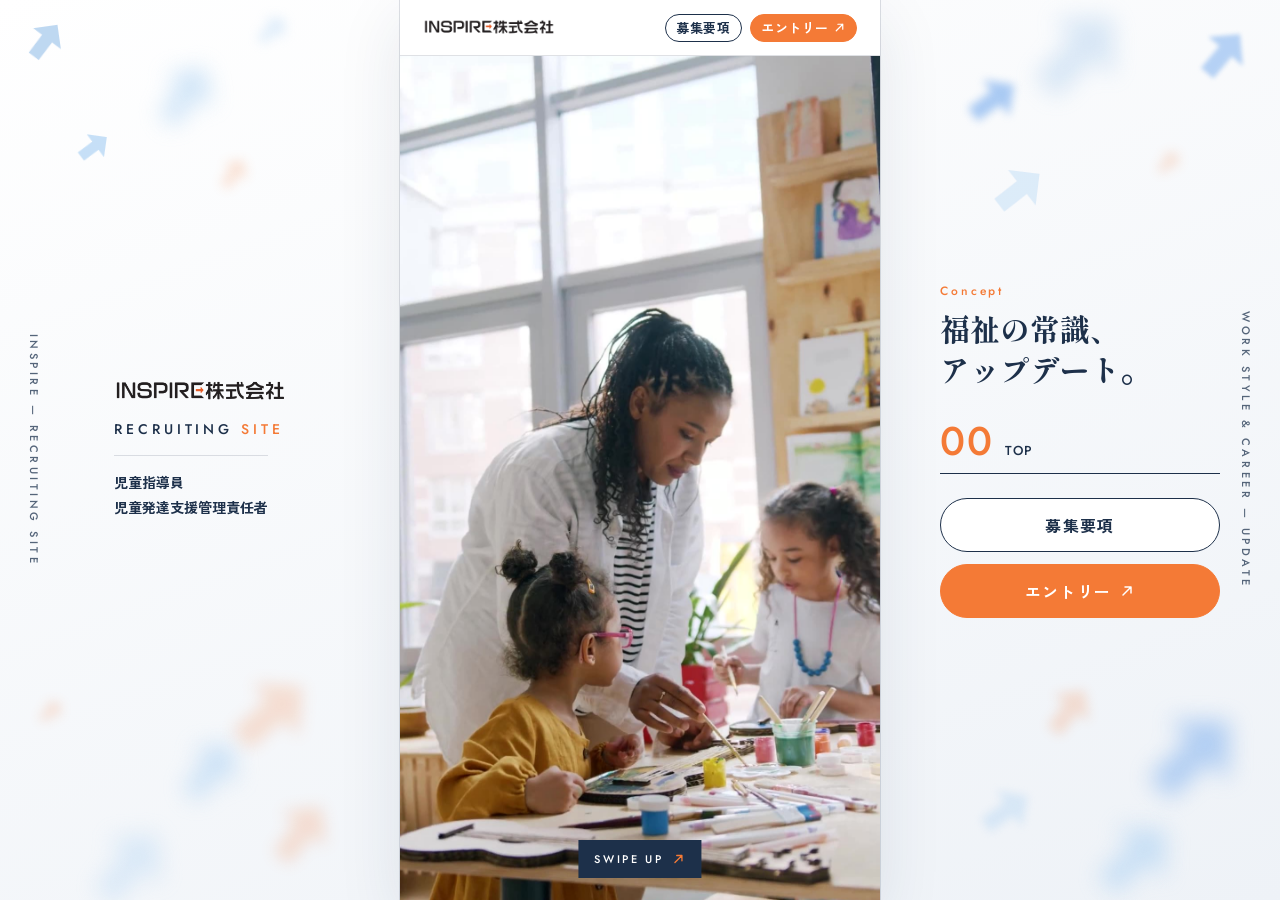
==== commit 175cd606: "ヘッダーボタンを小さく・影なし" ====
--- a/index.html
+++ b/index.html
@@ -21,8 +21,8 @@
   <link rel="preconnect" href="https://fonts.googleapis.com">
   <link rel="preconnect" href="https://fonts.gstatic.com" crossorigin>
   <link href="https://fonts.googleapis.com/css2?family=Jost:wght@400;500;600&family=Outfit:wght@500;600;700&family=Zen+Kurenaido&family=Shippori+Mincho+B1:wght@600;700;800&family=Zen+Kaku+Gothic+New:wght@400;500;700&display=swap" rel="stylesheet">
-  <link rel="stylesheet" href="tokens.css?v=20261011zzzA">
-  <link rel="stylesheet" href="style.css?v=20261011zzzA">
+  <link rel="stylesheet" href="tokens.css?v=20261011zzzB">
+  <link rel="stylesheet" href="style.css?v=20261011zzzB">
 </head>
 <body>
   <svg width="0" height="0" class="defs" aria-hidden="true">
@@ -62,7 +62,7 @@
 
         <section class="page page--hero" id="top" data-tone="dark" data-label="TOP">
           <h1 class="vh">INSPIRE株式会社 児童指導員・児童発達支援管理責任者 採用サイト</h1>
-          <video class="hero__video" src="assets/hero.mp4?v=20261011zzzA" poster="assets/hero-poster.jpg?v=20261011zzzA" autoplay muted loop playsinline></video>
+          <video class="hero__video" src="assets/hero.mp4?v=20261011zzzB" poster="assets/hero-poster.jpg?v=20261011zzzB" autoplay muted loop playsinline></video>
           <p class="hero__swipe" aria-hidden="true"><span>SWIPE UP</span><svg><use href="#ar"/></svg></p>
         </section>
 
@@ -74,10 +74,10 @@
               <p class="page__label fv__big rv" aria-hidden="true"><b style="--i:0">U</b><b style="--i:1">P</b><b style="--i:2">D</b><b style="--i:3">A</b><b style="--i:4">T</b><b style="--i:5" class="fv__e">E<i class="e-ar"></i></b></p>
               <svg class="fv__mark" viewBox="0 0 400 120" preserveAspectRatio="none" aria-hidden="true"><path class="fv__mark-run" d="M4 108 H340 Q372 108 372 76 V20" pathLength="1"/><path class="fv__mark-head" d="M350 40 L372 16 L394 40" pathLength="1"/></svg>
               <figure class="fv__photo rv">
-                <img src="assets/photo/fv-main.webp?v=20261011zzzA" alt="" decoding="async">
+                <img src="assets/photo/fv-main.webp?v=20261011zzzB" alt="" decoding="async">
                 <svg class="fv__outline" aria-hidden="true"><use href="#ar-shape"/></svg>
               </figure>
-              <figure class="fv__photo2 rv"><img src="assets/photo/fv-sub.webp?v=20261011zzzA" alt="" decoding="async"></figure>
+              <figure class="fv__photo2 rv"><img src="assets/photo/fv-sub.webp?v=20261011zzzB" alt="" decoding="async"></figure>
               <p class="page__label fv__en" aria-hidden="true">for the<br>Welfare.</p>
             </div>
             <h2 class="fv__copy"><span class="ln rv">福祉の常識、</span><span class="ln rv"><em class="up rw">アップデート。</em></span></h2>
@@ -92,7 +92,7 @@
           <div class="bokeh" aria-hidden="true"><i class="bk bk--1"><b></b></i><i class="bk bk--2"><b></b></i></div>
           <svg class="bg-graph rv" viewBox="0 0 400 700" preserveAspectRatio="none" aria-hidden="true"><path class="bg-graph__area" d="M-20 650 C 120 645, 230 610, 300 500 C 350 420, 380 260, 420 40 L420 720 L-20 720Z"/><path class="bg-graph__line" pathLength="1" d="M-20 650 C 120 645, 230 610, 300 500 C 350 420, 380 260, 420 40"/></svg>
           <div class="page__inner">
-            <h2 class="ttl"><span class="ln rv">その<em class="q">「仕方ない」</em>、</span><span class="ln rv">誰が決めた？</span><div class="emp-photos rv" aria-hidden="true"><figure class="ep ep--1"><img src="assets/photo/p2-mom.webp?v=20261011zzzA" alt="" decoding="async"></figure><figure class="ep ep--2"><img src="assets/photo/p2-sub.webp?v=20261011zzzA" alt="" decoding="async"></figure></div></h2>
+            <h2 class="ttl"><span class="ln rv">その<em class="q">「仕方ない」</em>、</span><span class="ln rv">誰が決めた？</span><div class="emp-photos rv" aria-hidden="true"><figure class="ep ep--1"><img src="assets/photo/p2-mom.webp?v=20261011zzzB" alt="" decoding="async"></figure><figure class="ep ep--2"><img src="assets/photo/p2-sub.webp?v=20261011zzzB" alt="" decoding="async"></figure></div></h2>
             <div class="emp-mid">
               <ul class="voices">
                 <li class="voice rv"><span class="page__label voice__no" aria-hidden="true">VOICE 01</span><span class="voice__in">「子どもがいるから、仕事はセーブしなきゃ」</span></li>
@@ -111,7 +111,7 @@
           <svg class="bg-graph rv" viewBox="0 0 400 700" preserveAspectRatio="none" aria-hidden="true"><path class="bg-graph__area" d="M-20 650 C 120 645, 230 610, 300 500 C 350 420, 380 260, 420 40 L420 720 L-20 720Z"/><path class="bg-graph__line" pathLength="1" d="M-20 650 C 120 645, 230 610, 300 500 C 350 420, 380 260, 420 40"/></svg>
           <div class="page__inner">
             <div class="vband rv">
-              <figure class="vband__photo"><img src="assets/photo/p3-main.webp?v=20261011zzzA" alt="" decoding="async"></figure>
+              <figure class="vband__photo"><img src="assets/photo/p3-main.webp?v=20261011zzzB" alt="" decoding="async"></figure>
               <p class="page__label vband__en" aria-hidden="true">OUR VISION</p>
             </div>
             <h2 class="ttl"><span class="ln rv">子どもの未来を変えるなら、</span><span class="ln rv"><em class="up">働く大人の未来から。</em></span></h2>
@@ -145,7 +145,7 @@
     </aside>
   </div>
 
-  <script src="script.js?v=20261011zzzA"></script>
-  <script src="ins.js?v=20261011zzzA"></script>
+  <script src="script.js?v=20261011zzzB"></script>
+  <script src="ins.js?v=20261011zzzB"></script>
 </body>
 </html>
--- a/style.css
+++ b/style.css
@@ -36,8 +36,8 @@
 .logo img { display: block; width: 100%; height: auto; }
 .header-nav { display: flex; gap: 6px; }
 .hb {
-  position: relative; display: inline-flex; align-items: center; gap: 4px; height: 34px; padding: 0 12px;
-  font-weight: 700; font-size: 12px; letter-spacing: 0.06em; white-space: nowrap; overflow: hidden; isolation: isolate;
+  position: relative; display: inline-flex; align-items: center; gap: 4px; height: 28px; padding: 0 12px;
+  font-weight: 700; font-size: 13px; letter-spacing: 0.04em; white-space: nowrap; overflow: hidden; isolation: isolate;
   border: 1px solid var(--color-navy); border-radius: 2px; transition: color 300ms linear;
 }
 .hb--req { color: var(--color-navy); background: var(--color-base); }
@@ -655,9 +655,7 @@
 @media (max-height: 620px) { .page--empathy .ttl .emp-photos { width: 30%; } }
 
 .hb, .btn { border-radius: 999px !important; }
-.hb { padding-inline: 1.1em; }
-.hb { overflow: hidden; isolation: isolate; }
-.hb--entry { box-shadow: 0 4px 12px rgb(244 122 54 / .3); }
+.hb { padding-inline: .8em; }
 
 .page--empathy .voices .voice:nth-child(n) .voice__in, .page--empathy .voices .voice:nth-child(n) { rotate: 0deg !important; transform: none !important; translate: 0 0 !important; }
 .page--empathy .voice:first-child { margin-right: 0 !important; }
@@ -739,13 +737,10 @@
 }
 @media (prefers-reduced-motion: reduce) { .sbk { animation: none; } }
 
-.hb--entry { box-shadow: 0 2px 5px rgb(244 122 54 / .22); }
-
 .fv__big b.fv__e { background-image: linear-gradient(180deg, #3a5a86 0%, #1d304a 50%, #142238 100%), linear-gradient(180deg, #3a5a86 0%, #1d304a 32%, transparent 32% 74%, #1d304a 74%, #142238 100%); }
 
 .site-header { padding-inline: 23px; }
 .header-nav { gap: 8px; }
-.hb { font-size: 13px; }
 @media (max-width: 374px) { .site-header { padding-inline: 16px; } .logo { width: 118px; } }
 .rail-logo { width: auto; }
 .rail-logo__img { width: 172px; height: auto; }
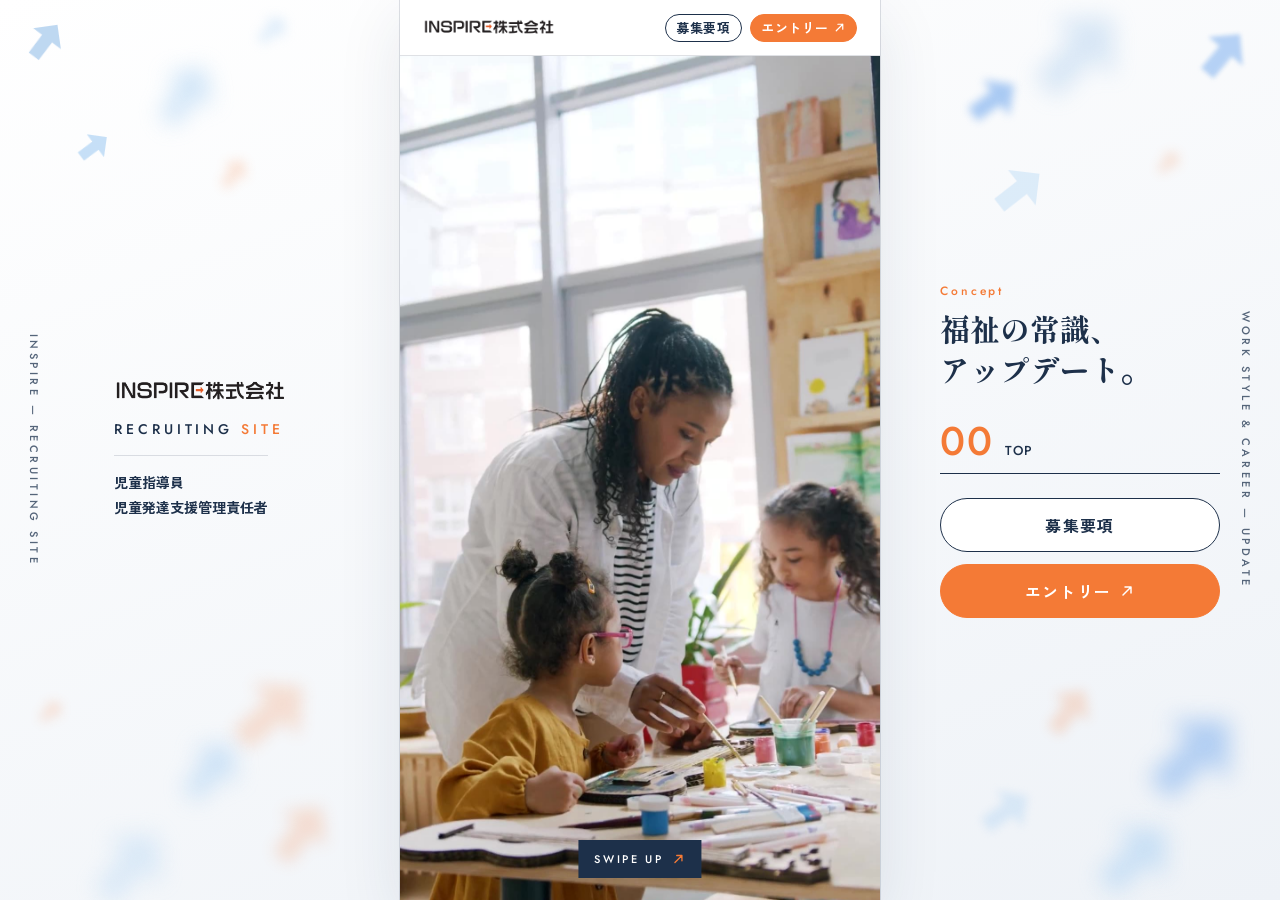
==== commit 340c7fd4: "ぼかし矢印の線対策" ====
--- a/index.html
+++ b/index.html
@@ -21,8 +21,8 @@
   <link rel="preconnect" href="https://fonts.googleapis.com">
   <link rel="preconnect" href="https://fonts.gstatic.com" crossorigin>
   <link href="https://fonts.googleapis.com/css2?family=Jost:wght@400;500;600&family=Outfit:wght@500;600;700&family=Zen+Kurenaido&family=Shippori+Mincho+B1:wght@600;700;800&family=Zen+Kaku+Gothic+New:wght@400;500;700&display=swap" rel="stylesheet">
-  <link rel="stylesheet" href="tokens.css?v=20261011zzzB">
-  <link rel="stylesheet" href="style.css?v=20261011zzzB">
+  <link rel="stylesheet" href="tokens.css?v=20261011zzzC">
+  <link rel="stylesheet" href="style.css?v=20261011zzzC">
 </head>
 <body>
   <svg width="0" height="0" class="defs" aria-hidden="true">
@@ -62,7 +62,7 @@
 
         <section class="page page--hero" id="top" data-tone="dark" data-label="TOP">
           <h1 class="vh">INSPIRE株式会社 児童指導員・児童発達支援管理責任者 採用サイト</h1>
-          <video class="hero__video" src="assets/hero.mp4?v=20261011zzzB" poster="assets/hero-poster.jpg?v=20261011zzzB" autoplay muted loop playsinline></video>
+          <video class="hero__video" src="assets/hero.mp4?v=20261011zzzC" poster="assets/hero-poster.jpg?v=20261011zzzC" autoplay muted loop playsinline></video>
           <p class="hero__swipe" aria-hidden="true"><span>SWIPE UP</span><svg><use href="#ar"/></svg></p>
         </section>
 
@@ -74,10 +74,10 @@
               <p class="page__label fv__big rv" aria-hidden="true"><b style="--i:0">U</b><b style="--i:1">P</b><b style="--i:2">D</b><b style="--i:3">A</b><b style="--i:4">T</b><b style="--i:5" class="fv__e">E<i class="e-ar"></i></b></p>
               <svg class="fv__mark" viewBox="0 0 400 120" preserveAspectRatio="none" aria-hidden="true"><path class="fv__mark-run" d="M4 108 H340 Q372 108 372 76 V20" pathLength="1"/><path class="fv__mark-head" d="M350 40 L372 16 L394 40" pathLength="1"/></svg>
               <figure class="fv__photo rv">
-                <img src="assets/photo/fv-main.webp?v=20261011zzzB" alt="" decoding="async">
+                <img src="assets/photo/fv-main.webp?v=20261011zzzC" alt="" decoding="async">
                 <svg class="fv__outline" aria-hidden="true"><use href="#ar-shape"/></svg>
               </figure>
-              <figure class="fv__photo2 rv"><img src="assets/photo/fv-sub.webp?v=20261011zzzB" alt="" decoding="async"></figure>
+              <figure class="fv__photo2 rv"><img src="assets/photo/fv-sub.webp?v=20261011zzzC" alt="" decoding="async"></figure>
               <p class="page__label fv__en" aria-hidden="true">for the<br>Welfare.</p>
             </div>
             <h2 class="fv__copy"><span class="ln rv">福祉の常識、</span><span class="ln rv"><em class="up rw">アップデート。</em></span></h2>
@@ -92,7 +92,7 @@
           <div class="bokeh" aria-hidden="true"><i class="bk bk--1"><b></b></i><i class="bk bk--2"><b></b></i></div>
           <svg class="bg-graph rv" viewBox="0 0 400 700" preserveAspectRatio="none" aria-hidden="true"><path class="bg-graph__area" d="M-20 650 C 120 645, 230 610, 300 500 C 350 420, 380 260, 420 40 L420 720 L-20 720Z"/><path class="bg-graph__line" pathLength="1" d="M-20 650 C 120 645, 230 610, 300 500 C 350 420, 380 260, 420 40"/></svg>
           <div class="page__inner">
-            <h2 class="ttl"><span class="ln rv">その<em class="q">「仕方ない」</em>、</span><span class="ln rv">誰が決めた？</span><div class="emp-photos rv" aria-hidden="true"><figure class="ep ep--1"><img src="assets/photo/p2-mom.webp?v=20261011zzzB" alt="" decoding="async"></figure><figure class="ep ep--2"><img src="assets/photo/p2-sub.webp?v=20261011zzzB" alt="" decoding="async"></figure></div></h2>
+            <h2 class="ttl"><span class="ln rv">その<em class="q">「仕方ない」</em>、</span><span class="ln rv">誰が決めた？</span><div class="emp-photos rv" aria-hidden="true"><figure class="ep ep--1"><img src="assets/photo/p2-mom.webp?v=20261011zzzC" alt="" decoding="async"></figure><figure class="ep ep--2"><img src="assets/photo/p2-sub.webp?v=20261011zzzC" alt="" decoding="async"></figure></div></h2>
             <div class="emp-mid">
               <ul class="voices">
                 <li class="voice rv"><span class="page__label voice__no" aria-hidden="true">VOICE 01</span><span class="voice__in">「子どもがいるから、仕事はセーブしなきゃ」</span></li>
@@ -111,7 +111,7 @@
           <svg class="bg-graph rv" viewBox="0 0 400 700" preserveAspectRatio="none" aria-hidden="true"><path class="bg-graph__area" d="M-20 650 C 120 645, 230 610, 300 500 C 350 420, 380 260, 420 40 L420 720 L-20 720Z"/><path class="bg-graph__line" pathLength="1" d="M-20 650 C 120 645, 230 610, 300 500 C 350 420, 380 260, 420 40"/></svg>
           <div class="page__inner">
             <div class="vband rv">
-              <figure class="vband__photo"><img src="assets/photo/p3-main.webp?v=20261011zzzB" alt="" decoding="async"></figure>
+              <figure class="vband__photo"><img src="assets/photo/p3-main.webp?v=20261011zzzC" alt="" decoding="async"></figure>
               <p class="page__label vband__en" aria-hidden="true">OUR VISION</p>
             </div>
             <h2 class="ttl"><span class="ln rv">子どもの未来を変えるなら、</span><span class="ln rv"><em class="up">働く大人の未来から。</em></span></h2>
@@ -145,7 +145,7 @@
     </aside>
   </div>
 
-  <script src="script.js?v=20261011zzzB"></script>
-  <script src="ins.js?v=20261011zzzB"></script>
+  <script src="script.js?v=20261011zzzC"></script>
+  <script src="ins.js?v=20261011zzzC"></script>
 </body>
 </html>
--- a/style.css
+++ b/style.css
@@ -781,3 +781,6 @@
 .fv__big b { transform: translateX(-.45em); }
 .fv__big.is-on b { animation: up-slide .6s cubic-bezier(.22, 1, .36, 1) both; animation-delay: calc(var(--i) * 55ms + 40ms); }
 .e-ar { transition-delay: .6s; }
+
+.bka, .sbk { filter: none !important; overflow: visible; backface-visibility: hidden; }
+.bka svg, .sbk svg { filter: blur(var(--b)); overflow: visible; }
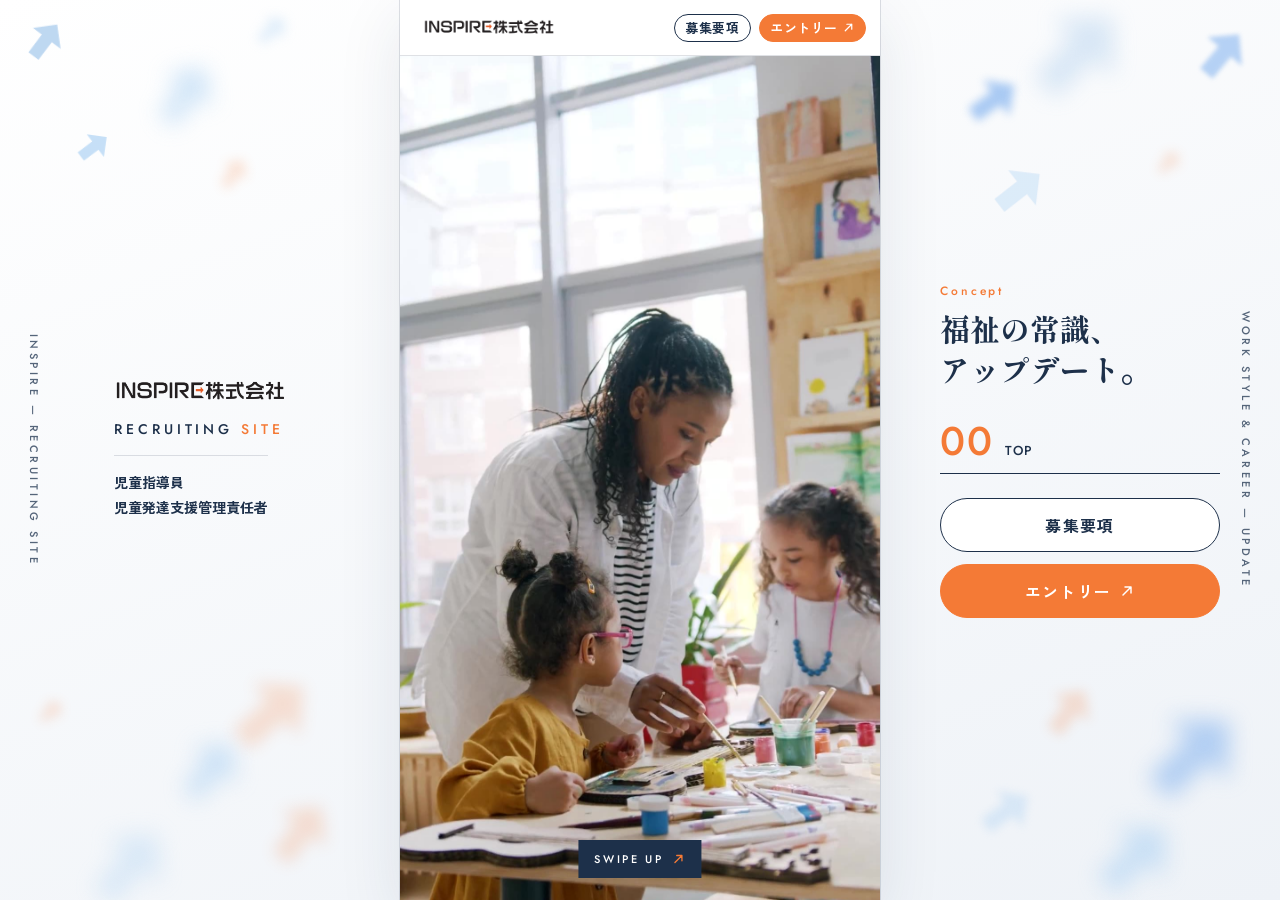
==== commit c51955e5: "矢印の線対策・ボタン右寄せ" ====
--- a/index.html
+++ b/index.html
@@ -21,14 +21,14 @@
   <link rel="preconnect" href="https://fonts.googleapis.com">
   <link rel="preconnect" href="https://fonts.gstatic.com" crossorigin>
   <link href="https://fonts.googleapis.com/css2?family=Jost:wght@400;500;600&family=Outfit:wght@500;600;700&family=Zen+Kurenaido&family=Shippori+Mincho+B1:wght@600;700;800&family=Zen+Kaku+Gothic+New:wght@400;500;700&display=swap" rel="stylesheet">
-  <link rel="stylesheet" href="tokens.css?v=20261011zzzC">
-  <link rel="stylesheet" href="style.css?v=20261011zzzC">
+  <link rel="stylesheet" href="tokens.css?v=20261011zzzD">
+  <link rel="stylesheet" href="style.css?v=20261011zzzD">
 </head>
 <body>
   <svg width="0" height="0" class="defs" aria-hidden="true">
         <symbol id="ar" viewBox="0 0 24 24"><path d="M6 18L18 6M9 6h9v9" fill="none" stroke="currentColor" stroke-width="2.2" stroke-linecap="round" stroke-linejoin="round"/></symbol>
         <symbol id="up-mark" viewBox="0 0 100 100"><path d="M6 72 H54 Q80 72 80 46 V12" fill="none" stroke="currentColor" stroke-width="12" stroke-linecap="round" stroke-linejoin="round"/><path d="M62 30 L80 10 L98 30" fill="none" stroke="currentColor" stroke-width="12" stroke-linecap="round" stroke-linejoin="round"/></symbol>
-    <symbol id="ar-fat" viewBox="0 0 100 100"><path d="M100 0V72L77 49L31 95L5 69L51 23L28 0Z" fill="currentColor"/></symbol>
+    <symbol id="ar-fat" viewBox="-14 -14 128 128"><path d="M100 0V72L77 49L31 95L5 69L51 23L28 0Z" fill="currentColor"/></symbol>
     <symbol id="ar-solid" viewBox="0 0 129 106"><path d="M129 0L72 4L86 18L18 86L34 102L102 34L116 48Z" fill="currentColor"/></symbol>
     <symbol id="ar-shape" viewBox="0 0 100 100" preserveAspectRatio="none"><path d="M100 0V70L82 52L34 100H0V66L48 18L30 0Z" fill="none" stroke="currentColor" stroke-width="1.2" vector-effect="non-scaling-stroke" stroke-linejoin="round"/></symbol>
   </svg>
@@ -62,7 +62,7 @@
 
         <section class="page page--hero" id="top" data-tone="dark" data-label="TOP">
           <h1 class="vh">INSPIRE株式会社 児童指導員・児童発達支援管理責任者 採用サイト</h1>
-          <video class="hero__video" src="assets/hero.mp4?v=20261011zzzC" poster="assets/hero-poster.jpg?v=20261011zzzC" autoplay muted loop playsinline></video>
+          <video class="hero__video" src="assets/hero.mp4?v=20261011zzzD" poster="assets/hero-poster.jpg?v=20261011zzzD" autoplay muted loop playsinline></video>
           <p class="hero__swipe" aria-hidden="true"><span>SWIPE UP</span><svg><use href="#ar"/></svg></p>
         </section>
 
@@ -74,10 +74,10 @@
               <p class="page__label fv__big rv" aria-hidden="true"><b style="--i:0">U</b><b style="--i:1">P</b><b style="--i:2">D</b><b style="--i:3">A</b><b style="--i:4">T</b><b style="--i:5" class="fv__e">E<i class="e-ar"></i></b></p>
               <svg class="fv__mark" viewBox="0 0 400 120" preserveAspectRatio="none" aria-hidden="true"><path class="fv__mark-run" d="M4 108 H340 Q372 108 372 76 V20" pathLength="1"/><path class="fv__mark-head" d="M350 40 L372 16 L394 40" pathLength="1"/></svg>
               <figure class="fv__photo rv">
-                <img src="assets/photo/fv-main.webp?v=20261011zzzC" alt="" decoding="async">
+                <img src="assets/photo/fv-main.webp?v=20261011zzzD" alt="" decoding="async">
                 <svg class="fv__outline" aria-hidden="true"><use href="#ar-shape"/></svg>
               </figure>
-              <figure class="fv__photo2 rv"><img src="assets/photo/fv-sub.webp?v=20261011zzzC" alt="" decoding="async"></figure>
+              <figure class="fv__photo2 rv"><img src="assets/photo/fv-sub.webp?v=20261011zzzD" alt="" decoding="async"></figure>
               <p class="page__label fv__en" aria-hidden="true">for the<br>Welfare.</p>
             </div>
             <h2 class="fv__copy"><span class="ln rv">福祉の常識、</span><span class="ln rv"><em class="up rw">アップデート。</em></span></h2>
@@ -92,7 +92,7 @@
           <div class="bokeh" aria-hidden="true"><i class="bk bk--1"><b></b></i><i class="bk bk--2"><b></b></i></div>
           <svg class="bg-graph rv" viewBox="0 0 400 700" preserveAspectRatio="none" aria-hidden="true"><path class="bg-graph__area" d="M-20 650 C 120 645, 230 610, 300 500 C 350 420, 380 260, 420 40 L420 720 L-20 720Z"/><path class="bg-graph__line" pathLength="1" d="M-20 650 C 120 645, 230 610, 300 500 C 350 420, 380 260, 420 40"/></svg>
           <div class="page__inner">
-            <h2 class="ttl"><span class="ln rv">その<em class="q">「仕方ない」</em>、</span><span class="ln rv">誰が決めた？</span><div class="emp-photos rv" aria-hidden="true"><figure class="ep ep--1"><img src="assets/photo/p2-mom.webp?v=20261011zzzC" alt="" decoding="async"></figure><figure class="ep ep--2"><img src="assets/photo/p2-sub.webp?v=20261011zzzC" alt="" decoding="async"></figure></div></h2>
+            <h2 class="ttl"><span class="ln rv">その<em class="q">「仕方ない」</em>、</span><span class="ln rv">誰が決めた？</span><div class="emp-photos rv" aria-hidden="true"><figure class="ep ep--1"><img src="assets/photo/p2-mom.webp?v=20261011zzzD" alt="" decoding="async"></figure><figure class="ep ep--2"><img src="assets/photo/p2-sub.webp?v=20261011zzzD" alt="" decoding="async"></figure></div></h2>
             <div class="emp-mid">
               <ul class="voices">
                 <li class="voice rv"><span class="page__label voice__no" aria-hidden="true">VOICE 01</span><span class="voice__in">「子どもがいるから、仕事はセーブしなきゃ」</span></li>
@@ -111,7 +111,7 @@
           <svg class="bg-graph rv" viewBox="0 0 400 700" preserveAspectRatio="none" aria-hidden="true"><path class="bg-graph__area" d="M-20 650 C 120 645, 230 610, 300 500 C 350 420, 380 260, 420 40 L420 720 L-20 720Z"/><path class="bg-graph__line" pathLength="1" d="M-20 650 C 120 645, 230 610, 300 500 C 350 420, 380 260, 420 40"/></svg>
           <div class="page__inner">
             <div class="vband rv">
-              <figure class="vband__photo"><img src="assets/photo/p3-main.webp?v=20261011zzzC" alt="" decoding="async"></figure>
+              <figure class="vband__photo"><img src="assets/photo/p3-main.webp?v=20261011zzzD" alt="" decoding="async"></figure>
               <p class="page__label vband__en" aria-hidden="true">OUR VISION</p>
             </div>
             <h2 class="ttl"><span class="ln rv">子どもの未来を変えるなら、</span><span class="ln rv"><em class="up">働く大人の未来から。</em></span></h2>
@@ -145,7 +145,7 @@
     </aside>
   </div>
 
-  <script src="script.js?v=20261011zzzC"></script>
-  <script src="ins.js?v=20261011zzzC"></script>
+  <script src="script.js?v=20261011zzzD"></script>
+  <script src="ins.js?v=20261011zzzD"></script>
 </body>
 </html>
--- a/style.css
+++ b/style.css
@@ -782,5 +782,10 @@
 .fv__big.is-on b { animation: up-slide .6s cubic-bezier(.22, 1, .36, 1) both; animation-delay: calc(var(--i) * 55ms + 40ms); }
 .e-ar { transition-delay: .6s; }
 
-.bka, .sbk { filter: none !important; overflow: visible; backface-visibility: hidden; }
+.bka, .sbk { filter: none !important; overflow: visible; }
+
+.bka, .sbk { width: calc(var(--w) * 1.28); margin: calc(var(--w) * -0.14); }
 .bka svg, .sbk svg { filter: blur(var(--b)); overflow: visible; }
+
+.site-header { padding-right: 14px; }
+@media (max-width: 374px) { .site-header { padding-right: 12px; } }
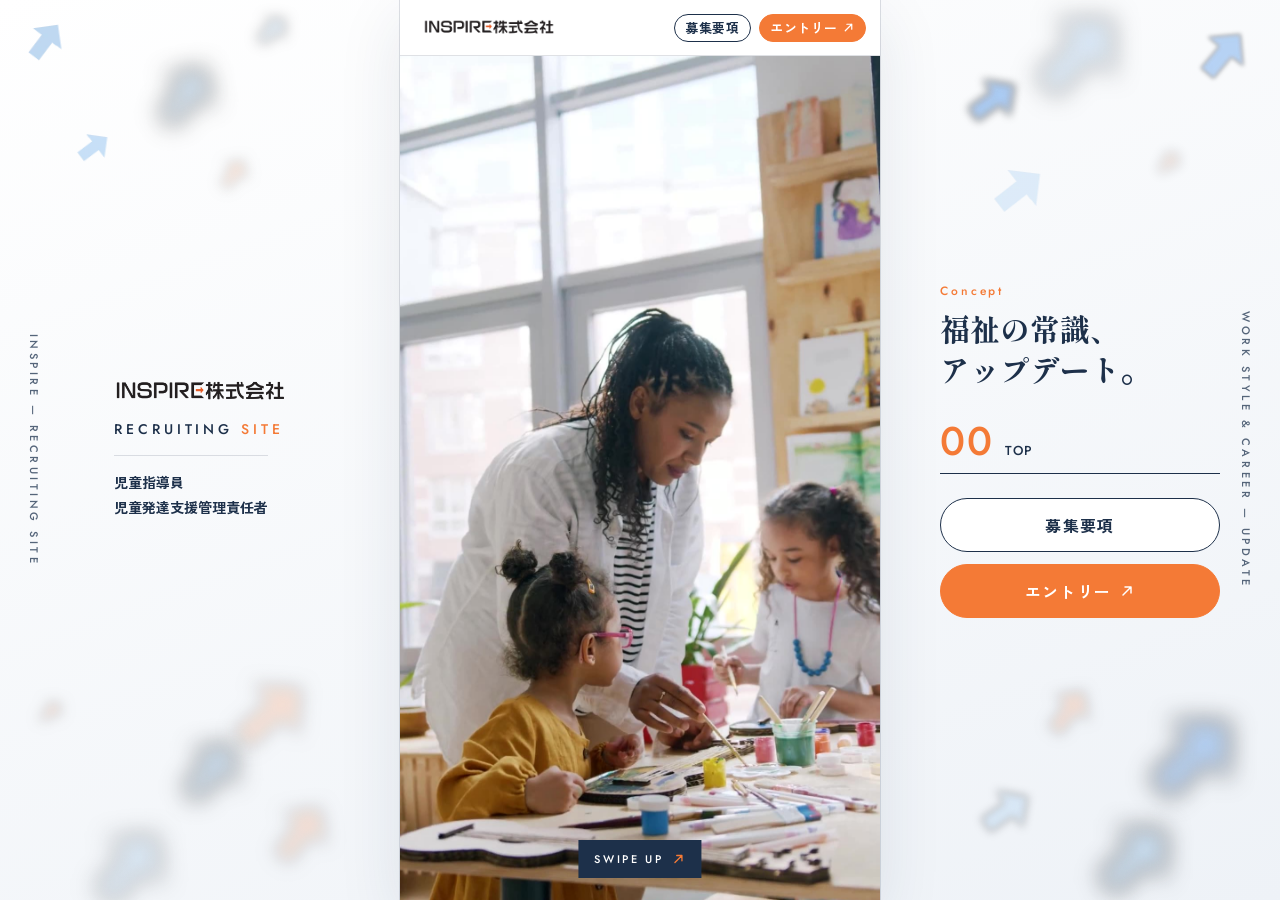
==== commit a2660ab4: "ぼかし矢印を画像に" ====
--- a/index.html
+++ b/index.html
@@ -21,8 +21,8 @@
   <link rel="preconnect" href="https://fonts.googleapis.com">
   <link rel="preconnect" href="https://fonts.gstatic.com" crossorigin>
   <link href="https://fonts.googleapis.com/css2?family=Jost:wght@400;500;600&family=Outfit:wght@500;600;700&family=Zen+Kurenaido&family=Shippori+Mincho+B1:wght@600;700;800&family=Zen+Kaku+Gothic+New:wght@400;500;700&display=swap" rel="stylesheet">
-  <link rel="stylesheet" href="tokens.css?v=20261011zzzD">
-  <link rel="stylesheet" href="style.css?v=20261011zzzD">
+  <link rel="stylesheet" href="tokens.css?v=20261011zzzF">
+  <link rel="stylesheet" href="style.css?v=20261011zzzF">
 </head>
 <body>
   <svg width="0" height="0" class="defs" aria-hidden="true">
@@ -34,7 +34,7 @@
   </svg>
 
   <div class="stage">
-    <div class="stage-bokeh" aria-hidden="true"><i class="sbk" style="left:2%;top:3%;--w:34px;--c:#9cc3ea;--o:0.65;--b:0px;--r:-8deg;--t:15s"><svg><use href="#ar-fat"/></svg></i><i class="sbk" style="left:12%;top:8%;--w:56px;--c:#a9d0f3;--o:0.55;--b:11px;--r:-9deg;--t:13s"><svg><use href="#ar-fat"/></svg></i><i class="sbk" style="left:20%;top:2%;--w:28px;--c:#a9d0f3;--o:0.35;--b:6px;--r:3deg;--t:9s"><svg><use href="#ar-fat"/></svg></i><i class="sbk" style="left:6%;top:15%;--w:28px;--c:#a9d0f3;--o:0.65;--b:0px;--r:8deg;--t:9s"><svg><use href="#ar-fat"/></svg></i><i class="sbk" style="left:17%;top:18%;--w:28px;--c:#f47a36;--o:.2;--b:6px;--r:-9deg;--t:10s"><svg><use href="#ar-fat"/></svg></i><i class="sbk" style="left:3%;top:78%;--w:22px;--c:#f47a36;--o:.2;--b:6px;--r:3deg;--t:10s"><svg><use href="#ar-fat"/></svg></i><i class="sbk" style="left:14%;top:83%;--w:56px;--c:#a9d0f3;--o:0.55;--b:11px;--r:-5deg;--t:9s"><svg><use href="#ar-fat"/></svg></i><i class="sbk" style="left:21%;top:90%;--w:56px;--c:#f47a36;--o:.2;--b:8px;--r:-7deg;--t:13s"><svg><use href="#ar-fat"/></svg></i><i class="sbk" style="left:7%;top:93%;--w:70px;--c:#a9d0f3;--o:0.35;--b:11px;--r:-4deg;--t:12s"><svg><use href="#ar-fat"/></svg></i><i class="sbk" style="left:18%;top:76%;--w:70px;--c:#f47a36;--o:.2;--b:8px;--r:4deg;--t:13s"><svg><use href="#ar-fat"/></svg></i><i class="sbk" style="right:3%;top:4%;--w:44px;--c:#7fb0ee;--o:0.55;--b:2px;--r:-5deg;--t:14s"><svg><use href="#ar-fat"/></svg></i><i class="sbk" style="right:13%;top:2%;--w:84px;--c:#9cc3ea;--o:0.35;--b:11px;--r:-1deg;--t:13s"><svg><use href="#ar-fat"/></svg></i><i class="sbk" style="right:21%;top:9%;--w:44px;--c:#7fb0ee;--o:0.65;--b:4px;--r:9deg;--t:9s"><svg><use href="#ar-fat"/></svg></i><i class="sbk" style="right:8%;top:17%;--w:22px;--c:#f47a36;--o:.2;--b:6px;--r:0deg;--t:10s"><svg><use href="#ar-fat"/></svg></i><i class="sbk" style="right:19%;top:19%;--w:44px;--c:#a9d0f3;--o:0.35;--b:0px;--r:7deg;--t:13s"><svg><use href="#ar-fat"/></svg></i><i class="sbk" style="right:4%;top:80%;--w:84px;--c:#7fb0ee;--o:0.55;--b:11px;--r:1deg;--t:13s"><svg><use href="#ar-fat"/></svg></i><i class="sbk" style="right:15%;top:77%;--w:44px;--c:#f47a36;--o:.2;--b:6px;--r:-8deg;--t:11s"><svg><use href="#ar-fat"/></svg></i><i class="sbk" style="right:20%;top:88%;--w:44px;--c:#a9d0f3;--o:0.35;--b:4px;--r:10deg;--t:13s"><svg><use href="#ar-fat"/></svg></i><i class="sbk" style="right:9%;top:92%;--w:70px;--c:#a9d0f3;--o:0.55;--b:11px;--r:2deg;--t:14s"><svg><use href="#ar-fat"/></svg></i></div>
+    <div class="stage-bokeh" aria-hidden="true"><i class="sbk" style="--pad:5px;left:2%;top:3%;--w:34px;--c:#9cc3ea;--o:0.65;--b:0px;--r:-8deg;--t:15s"><img src="assets/img/ar/ar_34_9cc3ea_0.webp?v=3" alt="" decoding="async"></i><i class="sbk" style="--pad:35px;left:12%;top:8%;--w:56px;--c:#a9d0f3;--o:0.55;--b:11px;--r:-9deg;--t:13s"><img src="assets/img/ar/ar_56_a9d0f3_11.webp?v=3" alt="" decoding="async"></i><i class="sbk" style="--pad:20px;left:20%;top:2%;--w:28px;--c:#a9d0f3;--o:0.35;--b:6px;--r:3deg;--t:9s"><img src="assets/img/ar/ar_28_a9d0f3_6.webp?v=3" alt="" decoding="async"></i><i class="sbk" style="--pad:4px;left:6%;top:15%;--w:28px;--c:#a9d0f3;--o:0.65;--b:0px;--r:8deg;--t:9s"><img src="assets/img/ar/ar_28_a9d0f3_0.webp?v=3" alt="" decoding="async"></i><i class="sbk" style="--pad:20px;left:17%;top:18%;--w:28px;--c:#f47a36;--o:.2;--b:6px;--r:-9deg;--t:10s"><img src="assets/img/ar/ar_28_f47a36_6.webp?v=3" alt="" decoding="async"></i><i class="sbk" style="--pad:20px;left:3%;top:78%;--w:22px;--c:#f47a36;--o:.2;--b:6px;--r:3deg;--t:10s"><img src="assets/img/ar/ar_22_f47a36_6.webp?v=3" alt="" decoding="async"></i><i class="sbk" style="--pad:35px;left:14%;top:83%;--w:56px;--c:#a9d0f3;--o:0.55;--b:11px;--r:-5deg;--t:9s"><img src="assets/img/ar/ar_56_a9d0f3_11.webp?v=3" alt="" decoding="async"></i><i class="sbk" style="--pad:26px;left:21%;top:90%;--w:56px;--c:#f47a36;--o:.2;--b:8px;--r:-7deg;--t:13s"><img src="assets/img/ar/ar_56_f47a36_8.webp?v=3" alt="" decoding="async"></i><i class="sbk" style="--pad:35px;left:7%;top:93%;--w:70px;--c:#a9d0f3;--o:0.35;--b:11px;--r:-4deg;--t:12s"><img src="assets/img/ar/ar_70_a9d0f3_11.webp?v=3" alt="" decoding="async"></i><i class="sbk" style="--pad:26px;left:18%;top:76%;--w:70px;--c:#f47a36;--o:.2;--b:8px;--r:4deg;--t:13s"><img src="assets/img/ar/ar_70_f47a36_8.webp?v=3" alt="" decoding="async"></i><i class="sbk" style="--pad:8px;right:3%;top:4%;--w:44px;--c:#7fb0ee;--o:0.55;--b:2px;--r:-5deg;--t:14s"><img src="assets/img/ar/ar_44_7fb0ee_2.webp?v=3" alt="" decoding="async"></i><i class="sbk" style="--pad:35px;right:13%;top:2%;--w:84px;--c:#9cc3ea;--o:0.35;--b:11px;--r:-1deg;--t:13s"><img src="assets/img/ar/ar_84_9cc3ea_11.webp?v=3" alt="" decoding="async"></i><i class="sbk" style="--pad:14px;right:21%;top:9%;--w:44px;--c:#7fb0ee;--o:0.65;--b:4px;--r:9deg;--t:9s"><img src="assets/img/ar/ar_44_7fb0ee_4.webp?v=3" alt="" decoding="async"></i><i class="sbk" style="--pad:20px;right:8%;top:17%;--w:22px;--c:#f47a36;--o:.2;--b:6px;--r:0deg;--t:10s"><img src="assets/img/ar/ar_22_f47a36_6.webp?v=3" alt="" decoding="async"></i><i class="sbk" style="--pad:6px;right:19%;top:19%;--w:44px;--c:#a9d0f3;--o:0.35;--b:0px;--r:7deg;--t:13s"><img src="assets/img/ar/ar_44_a9d0f3_0.webp?v=3" alt="" decoding="async"></i><i class="sbk" style="--pad:35px;right:4%;top:80%;--w:84px;--c:#7fb0ee;--o:0.55;--b:11px;--r:1deg;--t:13s"><img src="assets/img/ar/ar_84_7fb0ee_11.webp?v=3" alt="" decoding="async"></i><i class="sbk" style="--pad:20px;right:15%;top:77%;--w:44px;--c:#f47a36;--o:.2;--b:6px;--r:-8deg;--t:11s"><img src="assets/img/ar/ar_44_f47a36_6.webp?v=3" alt="" decoding="async"></i><i class="sbk" style="--pad:14px;right:20%;top:88%;--w:44px;--c:#a9d0f3;--o:0.35;--b:4px;--r:10deg;--t:13s"><img src="assets/img/ar/ar_44_a9d0f3_4.webp?v=3" alt="" decoding="async"></i><i class="sbk" style="--pad:35px;right:9%;top:92%;--w:70px;--c:#a9d0f3;--o:0.55;--b:11px;--r:2deg;--t:14s"><img src="assets/img/ar/ar_70_a9d0f3_11.webp?v=3" alt="" decoding="async"></i></div>
     <aside class="rail rail--left" aria-hidden="true">
       <p class="rail__vert">INSPIRE — RECRUITING SITE</p>
       <div class="rail-logo">
@@ -62,22 +62,22 @@
 
         <section class="page page--hero" id="top" data-tone="dark" data-label="TOP">
           <h1 class="vh">INSPIRE株式会社 児童指導員・児童発達支援管理責任者 採用サイト</h1>
-          <video class="hero__video" src="assets/hero.mp4?v=20261011zzzD" poster="assets/hero-poster.jpg?v=20261011zzzD" autoplay muted loop playsinline></video>
+          <video class="hero__video" src="assets/hero.mp4?v=20261011zzzF" poster="assets/hero-poster.jpg?v=20261011zzzF" autoplay muted loop playsinline></video>
           <p class="hero__swipe" aria-hidden="true"><span>SWIPE UP</span><svg><use href="#ar"/></svg></p>
         </section>
 
         <section class="page page--fv" id="p1" data-delay="250" data-tone="light" data-label="CONCEPT" data-next="共感">
-          <div class="bokeh bokeh--ar" aria-hidden="true"><i class="bka" style="left:-10px;top:15.8%;--w:64px;--c:#a9d0f3;--o:0.95;--b:4px;--r:-6deg;--t:9s;--d:0ms"><svg><use href="#ar-fat"/></svg></i><i class="bka" style="left:150px;top:15%;--w:32px;--c:#7fb0ee;--o:1.00;--b:0px;--r:6deg;--t:8s;--d:70ms"><svg><use href="#ar-fat"/></svg></i><i class="bka" style="left:172px;top:21.5%;--w:48px;--c:#a9d0f3;--o:0.85;--b:3px;--r:-4deg;--t:10s;--d:140ms"><svg><use href="#ar-fat"/></svg></i><i class="bka" style="right:-34px;top:31%;--w:59px;--c:#a9d0f3;--o:0.90;--b:5px;--r:4deg;--t:11s;--d:45ms"><svg><use href="#ar-fat"/></svg></i><i class="bka" style="right:20px;top:49.7%;--w:37px;--c:#7fb0ee;--o:0.95;--b:1px;--r:-6deg;--t:8s;--d:210ms"><svg><use href="#ar-fat"/></svg></i><i class="bka" style="right:-10px;top:57.2%;--w:81px;--c:#f47a36;--o:0.55;--b:6px;--r:4deg;--t:12s;--d:110ms"><svg><use href="#ar-fat"/></svg></i><i class="bka" style="right:30px;top:66.3%;--w:27px;--c:#9cc3ea;--o:1.00;--b:0px;--r:8deg;--t:9s;--d:280ms"><svg><use href="#ar-fat"/></svg></i><i class="bka" style="right:-14px;top:70.8%;--w:67px;--c:#a9d0f3;--o:0.85;--b:5px;--r:-4deg;--t:10s;--d:180ms"><svg><use href="#ar-fat"/></svg></i><i class="bka" style="left:-26px;top:88%;--w:45px;--c:#a9d0f3;--o:0.90;--b:3px;--r:6deg;--t:11s;--d:320ms"><svg><use href="#ar-fat"/></svg></i><i class="bka" style="right:92px;top:88.1%;--w:35px;--c:#7fb0ee;--o:0.85;--b:2px;--r:-8deg;--t:9s;--d:250ms"><svg><use href="#ar-fat"/></svg></i><i class="bka" style="right:70px;top:86.5%;--w:54px;--c:#f47a36;--o:0.50;--b:6px;--r:4deg;--t:12s;--d:350ms"><svg><use href="#ar-fat"/></svg></i></div>
+          <div class="bokeh bokeh--ar" aria-hidden="true"><i class="bka" style="--pad:14px;left:-10px;top:15.8%;--w:64px;--c:#a9d0f3;--o:0.95;--b:4px;--r:-6deg;--t:9s;--d:0ms"><img src="assets/img/ar/ar_64_a9d0f3_4.webp?v=3" alt="" decoding="async"></i><i class="bka" style="--pad:4px;left:150px;top:15%;--w:32px;--c:#7fb0ee;--o:1.00;--b:0px;--r:6deg;--t:8s;--d:70ms"><img src="assets/img/ar/ar_32_7fb0ee_0.webp?v=3" alt="" decoding="async"></i><i class="bka" style="--pad:11px;left:172px;top:21.5%;--w:48px;--c:#a9d0f3;--o:0.85;--b:3px;--r:-4deg;--t:10s;--d:140ms"><img src="assets/img/ar/ar_48_a9d0f3_3.webp?v=3" alt="" decoding="async"></i><i class="bka" style="--pad:17px;right:-34px;top:31%;--w:59px;--c:#a9d0f3;--o:0.90;--b:5px;--r:4deg;--t:11s;--d:45ms"><img src="assets/img/ar/ar_59_a9d0f3_5.webp?v=3" alt="" decoding="async"></i><i class="bka" style="--pad:5px;right:20px;top:49.7%;--w:37px;--c:#7fb0ee;--o:0.95;--b:1px;--r:-6deg;--t:8s;--d:210ms"><img src="assets/img/ar/ar_37_7fb0ee_1.webp?v=3" alt="" decoding="async"></i><i class="bka" style="--pad:20px;right:-10px;top:57.2%;--w:81px;--c:#f47a36;--o:0.55;--b:6px;--r:4deg;--t:12s;--d:110ms"><img src="assets/img/ar/ar_81_f47a36_6.webp?v=3" alt="" decoding="async"></i><i class="bka" style="--pad:4px;right:30px;top:66.3%;--w:27px;--c:#9cc3ea;--o:1.00;--b:0px;--r:8deg;--t:9s;--d:280ms"><img src="assets/img/ar/ar_27_9cc3ea_0.webp?v=3" alt="" decoding="async"></i><i class="bka" style="--pad:17px;right:-14px;top:70.8%;--w:67px;--c:#a9d0f3;--o:0.85;--b:5px;--r:-4deg;--t:10s;--d:180ms"><img src="assets/img/ar/ar_67_a9d0f3_5.webp?v=3" alt="" decoding="async"></i><i class="bka" style="--pad:11px;left:-26px;top:88%;--w:45px;--c:#a9d0f3;--o:0.90;--b:3px;--r:6deg;--t:11s;--d:320ms"><img src="assets/img/ar/ar_45_a9d0f3_3.webp?v=3" alt="" decoding="async"></i><i class="bka" style="--pad:8px;right:92px;top:88.1%;--w:35px;--c:#7fb0ee;--o:0.85;--b:2px;--r:-8deg;--t:9s;--d:250ms"><img src="assets/img/ar/ar_35_7fb0ee_2.webp?v=3" alt="" decoding="async"></i><i class="bka" style="--pad:20px;right:70px;top:86.5%;--w:54px;--c:#f47a36;--o:0.50;--b:6px;--r:4deg;--t:12s;--d:350ms"><img src="assets/img/ar/ar_54_f47a36_6.webp?v=3" alt="" decoding="async"></i></div>
           <svg class="bg-graph rv" viewBox="0 0 400 700" preserveAspectRatio="none" aria-hidden="true"><path class="bg-graph__area" d="M-20 650 C 120 645, 230 610, 300 500 C 350 420, 380 260, 420 40 L420 720 L-20 720Z"/><path class="bg-graph__line" pathLength="1" d="M-20 650 C 120 645, 230 610, 300 500 C 350 420, 380 260, 420 40"/></svg>
           <div class="page__inner">
             <div class="fv__top">
               <p class="page__label fv__big rv" aria-hidden="true"><b style="--i:0">U</b><b style="--i:1">P</b><b style="--i:2">D</b><b style="--i:3">A</b><b style="--i:4">T</b><b style="--i:5" class="fv__e">E<i class="e-ar"></i></b></p>
               <svg class="fv__mark" viewBox="0 0 400 120" preserveAspectRatio="none" aria-hidden="true"><path class="fv__mark-run" d="M4 108 H340 Q372 108 372 76 V20" pathLength="1"/><path class="fv__mark-head" d="M350 40 L372 16 L394 40" pathLength="1"/></svg>
               <figure class="fv__photo rv">
-                <img src="assets/photo/fv-main.webp?v=20261011zzzD" alt="" decoding="async">
+                <img src="assets/photo/fv-main.webp?v=20261011zzzF" alt="" decoding="async">
                 <svg class="fv__outline" aria-hidden="true"><use href="#ar-shape"/></svg>
               </figure>
-              <figure class="fv__photo2 rv"><img src="assets/photo/fv-sub.webp?v=20261011zzzD" alt="" decoding="async"></figure>
+              <figure class="fv__photo2 rv"><img src="assets/photo/fv-sub.webp?v=20261011zzzF" alt="" decoding="async"></figure>
               <p class="page__label fv__en" aria-hidden="true">for the<br>Welfare.</p>
             </div>
             <h2 class="fv__copy"><span class="ln rv">福祉の常識、</span><span class="ln rv"><em class="up rw">アップデート。</em></span></h2>
@@ -92,7 +92,7 @@
           <div class="bokeh" aria-hidden="true"><i class="bk bk--1"><b></b></i><i class="bk bk--2"><b></b></i></div>
           <svg class="bg-graph rv" viewBox="0 0 400 700" preserveAspectRatio="none" aria-hidden="true"><path class="bg-graph__area" d="M-20 650 C 120 645, 230 610, 300 500 C 350 420, 380 260, 420 40 L420 720 L-20 720Z"/><path class="bg-graph__line" pathLength="1" d="M-20 650 C 120 645, 230 610, 300 500 C 350 420, 380 260, 420 40"/></svg>
           <div class="page__inner">
-            <h2 class="ttl"><span class="ln rv">その<em class="q">「仕方ない」</em>、</span><span class="ln rv">誰が決めた？</span><div class="emp-photos rv" aria-hidden="true"><figure class="ep ep--1"><img src="assets/photo/p2-mom.webp?v=20261011zzzD" alt="" decoding="async"></figure><figure class="ep ep--2"><img src="assets/photo/p2-sub.webp?v=20261011zzzD" alt="" decoding="async"></figure></div></h2>
+            <h2 class="ttl"><span class="ln rv">その<em class="q">「仕方ない」</em>、</span><span class="ln rv">誰が決めた？</span><div class="emp-photos rv" aria-hidden="true"><figure class="ep ep--1"><img src="assets/photo/p2-mom.webp?v=20261011zzzF" alt="" decoding="async"></figure><figure class="ep ep--2"><img src="assets/photo/p2-sub.webp?v=20261011zzzF" alt="" decoding="async"></figure></div></h2>
             <div class="emp-mid">
               <ul class="voices">
                 <li class="voice rv"><span class="page__label voice__no" aria-hidden="true">VOICE 01</span><span class="voice__in">「子どもがいるから、仕事はセーブしなきゃ」</span></li>
@@ -111,7 +111,7 @@
           <svg class="bg-graph rv" viewBox="0 0 400 700" preserveAspectRatio="none" aria-hidden="true"><path class="bg-graph__area" d="M-20 650 C 120 645, 230 610, 300 500 C 350 420, 380 260, 420 40 L420 720 L-20 720Z"/><path class="bg-graph__line" pathLength="1" d="M-20 650 C 120 645, 230 610, 300 500 C 350 420, 380 260, 420 40"/></svg>
           <div class="page__inner">
             <div class="vband rv">
-              <figure class="vband__photo"><img src="assets/photo/p3-main.webp?v=20261011zzzD" alt="" decoding="async"></figure>
+              <figure class="vband__photo"><img src="assets/photo/p3-main.webp?v=20261011zzzF" alt="" decoding="async"></figure>
               <p class="page__label vband__en" aria-hidden="true">OUR VISION</p>
             </div>
             <h2 class="ttl"><span class="ln rv">子どもの未来を変えるなら、</span><span class="ln rv"><em class="up">働く大人の未来から。</em></span></h2>
@@ -145,7 +145,7 @@
     </aside>
   </div>
 
-  <script src="script.js?v=20261011zzzD"></script>
-  <script src="ins.js?v=20261011zzzD"></script>
+  <script src="script.js?v=20261011zzzF"></script>
+  <script src="ins.js?v=20261011zzzF"></script>
 </body>
 </html>
--- a/style.css
+++ b/style.css
@@ -789,3 +789,8 @@
 
 .site-header { padding-right: 14px; }
 @media (max-width: 374px) { .site-header { padding-right: 12px; } }
+
+.bka img, .sbk img { display: block; width: 100%; height: 100%; }
+.bka, .sbk { color: inherit; }
+
+.bka, .sbk { width: calc(var(--w) + var(--pad) * 2); margin: calc(var(--pad) * -1); aspect-ratio: 1; }
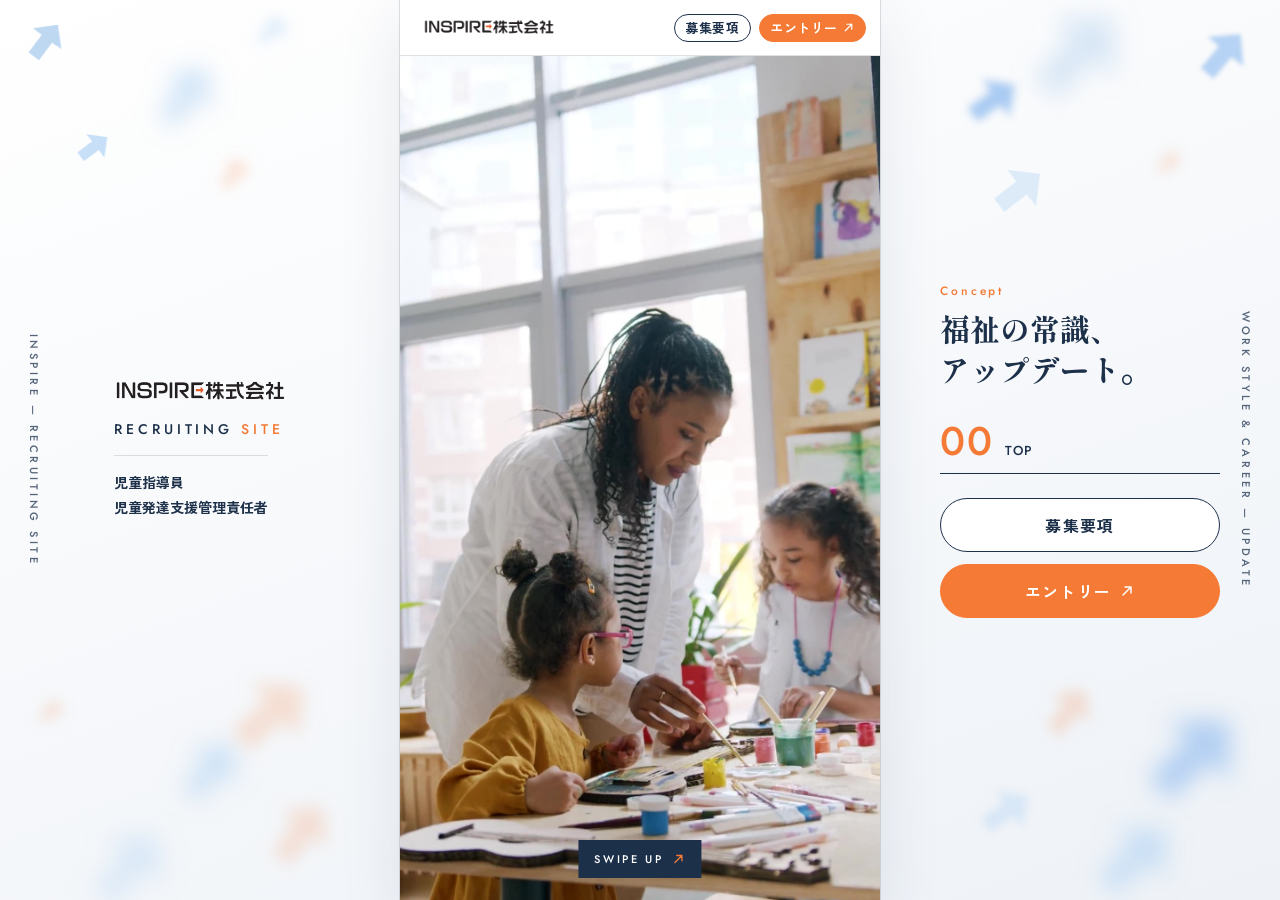
==== commit 36cc1e58: "矢印のフチを消す" ====
--- a/index.html
+++ b/index.html
@@ -21,8 +21,8 @@
   <link rel="preconnect" href="https://fonts.googleapis.com">
   <link rel="preconnect" href="https://fonts.gstatic.com" crossorigin>
   <link href="https://fonts.googleapis.com/css2?family=Jost:wght@400;500;600&family=Outfit:wght@500;600;700&family=Zen+Kurenaido&family=Shippori+Mincho+B1:wght@600;700;800&family=Zen+Kaku+Gothic+New:wght@400;500;700&display=swap" rel="stylesheet">
-  <link rel="stylesheet" href="tokens.css?v=20261011zzzF">
-  <link rel="stylesheet" href="style.css?v=20261011zzzF">
+  <link rel="stylesheet" href="tokens.css?v=20261011zzzG">
+  <link rel="stylesheet" href="style.css?v=20261011zzzG">
 </head>
 <body>
   <svg width="0" height="0" class="defs" aria-hidden="true">
@@ -34,7 +34,7 @@
   </svg>
 
   <div class="stage">
-    <div class="stage-bokeh" aria-hidden="true"><i class="sbk" style="--pad:5px;left:2%;top:3%;--w:34px;--c:#9cc3ea;--o:0.65;--b:0px;--r:-8deg;--t:15s"><img src="assets/img/ar/ar_34_9cc3ea_0.webp?v=3" alt="" decoding="async"></i><i class="sbk" style="--pad:35px;left:12%;top:8%;--w:56px;--c:#a9d0f3;--o:0.55;--b:11px;--r:-9deg;--t:13s"><img src="assets/img/ar/ar_56_a9d0f3_11.webp?v=3" alt="" decoding="async"></i><i class="sbk" style="--pad:20px;left:20%;top:2%;--w:28px;--c:#a9d0f3;--o:0.35;--b:6px;--r:3deg;--t:9s"><img src="assets/img/ar/ar_28_a9d0f3_6.webp?v=3" alt="" decoding="async"></i><i class="sbk" style="--pad:4px;left:6%;top:15%;--w:28px;--c:#a9d0f3;--o:0.65;--b:0px;--r:8deg;--t:9s"><img src="assets/img/ar/ar_28_a9d0f3_0.webp?v=3" alt="" decoding="async"></i><i class="sbk" style="--pad:20px;left:17%;top:18%;--w:28px;--c:#f47a36;--o:.2;--b:6px;--r:-9deg;--t:10s"><img src="assets/img/ar/ar_28_f47a36_6.webp?v=3" alt="" decoding="async"></i><i class="sbk" style="--pad:20px;left:3%;top:78%;--w:22px;--c:#f47a36;--o:.2;--b:6px;--r:3deg;--t:10s"><img src="assets/img/ar/ar_22_f47a36_6.webp?v=3" alt="" decoding="async"></i><i class="sbk" style="--pad:35px;left:14%;top:83%;--w:56px;--c:#a9d0f3;--o:0.55;--b:11px;--r:-5deg;--t:9s"><img src="assets/img/ar/ar_56_a9d0f3_11.webp?v=3" alt="" decoding="async"></i><i class="sbk" style="--pad:26px;left:21%;top:90%;--w:56px;--c:#f47a36;--o:.2;--b:8px;--r:-7deg;--t:13s"><img src="assets/img/ar/ar_56_f47a36_8.webp?v=3" alt="" decoding="async"></i><i class="sbk" style="--pad:35px;left:7%;top:93%;--w:70px;--c:#a9d0f3;--o:0.35;--b:11px;--r:-4deg;--t:12s"><img src="assets/img/ar/ar_70_a9d0f3_11.webp?v=3" alt="" decoding="async"></i><i class="sbk" style="--pad:26px;left:18%;top:76%;--w:70px;--c:#f47a36;--o:.2;--b:8px;--r:4deg;--t:13s"><img src="assets/img/ar/ar_70_f47a36_8.webp?v=3" alt="" decoding="async"></i><i class="sbk" style="--pad:8px;right:3%;top:4%;--w:44px;--c:#7fb0ee;--o:0.55;--b:2px;--r:-5deg;--t:14s"><img src="assets/img/ar/ar_44_7fb0ee_2.webp?v=3" alt="" decoding="async"></i><i class="sbk" style="--pad:35px;right:13%;top:2%;--w:84px;--c:#9cc3ea;--o:0.35;--b:11px;--r:-1deg;--t:13s"><img src="assets/img/ar/ar_84_9cc3ea_11.webp?v=3" alt="" decoding="async"></i><i class="sbk" style="--pad:14px;right:21%;top:9%;--w:44px;--c:#7fb0ee;--o:0.65;--b:4px;--r:9deg;--t:9s"><img src="assets/img/ar/ar_44_7fb0ee_4.webp?v=3" alt="" decoding="async"></i><i class="sbk" style="--pad:20px;right:8%;top:17%;--w:22px;--c:#f47a36;--o:.2;--b:6px;--r:0deg;--t:10s"><img src="assets/img/ar/ar_22_f47a36_6.webp?v=3" alt="" decoding="async"></i><i class="sbk" style="--pad:6px;right:19%;top:19%;--w:44px;--c:#a9d0f3;--o:0.35;--b:0px;--r:7deg;--t:13s"><img src="assets/img/ar/ar_44_a9d0f3_0.webp?v=3" alt="" decoding="async"></i><i class="sbk" style="--pad:35px;right:4%;top:80%;--w:84px;--c:#7fb0ee;--o:0.55;--b:11px;--r:1deg;--t:13s"><img src="assets/img/ar/ar_84_7fb0ee_11.webp?v=3" alt="" decoding="async"></i><i class="sbk" style="--pad:20px;right:15%;top:77%;--w:44px;--c:#f47a36;--o:.2;--b:6px;--r:-8deg;--t:11s"><img src="assets/img/ar/ar_44_f47a36_6.webp?v=3" alt="" decoding="async"></i><i class="sbk" style="--pad:14px;right:20%;top:88%;--w:44px;--c:#a9d0f3;--o:0.35;--b:4px;--r:10deg;--t:13s"><img src="assets/img/ar/ar_44_a9d0f3_4.webp?v=3" alt="" decoding="async"></i><i class="sbk" style="--pad:35px;right:9%;top:92%;--w:70px;--c:#a9d0f3;--o:0.55;--b:11px;--r:2deg;--t:14s"><img src="assets/img/ar/ar_70_a9d0f3_11.webp?v=3" alt="" decoding="async"></i></div>
+    <div class="stage-bokeh" aria-hidden="true"><i class="sbk" style="--pad:5px;left:2%;top:3%;--w:34px;--c:#9cc3ea;--o:0.65;--b:0px;--r:-8deg;--t:15s"><img src="assets/img/ar/ar_34_9cc3ea_0.webp?v=4" alt="" decoding="async"></i><i class="sbk" style="--pad:35px;left:12%;top:8%;--w:56px;--c:#a9d0f3;--o:0.55;--b:11px;--r:-9deg;--t:13s"><img src="assets/img/ar/ar_56_a9d0f3_11.webp?v=4" alt="" decoding="async"></i><i class="sbk" style="--pad:20px;left:20%;top:2%;--w:28px;--c:#a9d0f3;--o:0.35;--b:6px;--r:3deg;--t:9s"><img src="assets/img/ar/ar_28_a9d0f3_6.webp?v=4" alt="" decoding="async"></i><i class="sbk" style="--pad:4px;left:6%;top:15%;--w:28px;--c:#a9d0f3;--o:0.65;--b:0px;--r:8deg;--t:9s"><img src="assets/img/ar/ar_28_a9d0f3_0.webp?v=4" alt="" decoding="async"></i><i class="sbk" style="--pad:20px;left:17%;top:18%;--w:28px;--c:#f47a36;--o:.2;--b:6px;--r:-9deg;--t:10s"><img src="assets/img/ar/ar_28_f47a36_6.webp?v=4" alt="" decoding="async"></i><i class="sbk" style="--pad:20px;left:3%;top:78%;--w:22px;--c:#f47a36;--o:.2;--b:6px;--r:3deg;--t:10s"><img src="assets/img/ar/ar_22_f47a36_6.webp?v=4" alt="" decoding="async"></i><i class="sbk" style="--pad:35px;left:14%;top:83%;--w:56px;--c:#a9d0f3;--o:0.55;--b:11px;--r:-5deg;--t:9s"><img src="assets/img/ar/ar_56_a9d0f3_11.webp?v=4" alt="" decoding="async"></i><i class="sbk" style="--pad:26px;left:21%;top:90%;--w:56px;--c:#f47a36;--o:.2;--b:8px;--r:-7deg;--t:13s"><img src="assets/img/ar/ar_56_f47a36_8.webp?v=4" alt="" decoding="async"></i><i class="sbk" style="--pad:35px;left:7%;top:93%;--w:70px;--c:#a9d0f3;--o:0.35;--b:11px;--r:-4deg;--t:12s"><img src="assets/img/ar/ar_70_a9d0f3_11.webp?v=4" alt="" decoding="async"></i><i class="sbk" style="--pad:26px;left:18%;top:76%;--w:70px;--c:#f47a36;--o:.2;--b:8px;--r:4deg;--t:13s"><img src="assets/img/ar/ar_70_f47a36_8.webp?v=4" alt="" decoding="async"></i><i class="sbk" style="--pad:8px;right:3%;top:4%;--w:44px;--c:#7fb0ee;--o:0.55;--b:2px;--r:-5deg;--t:14s"><img src="assets/img/ar/ar_44_7fb0ee_2.webp?v=4" alt="" decoding="async"></i><i class="sbk" style="--pad:35px;right:13%;top:2%;--w:84px;--c:#9cc3ea;--o:0.35;--b:11px;--r:-1deg;--t:13s"><img src="assets/img/ar/ar_84_9cc3ea_11.webp?v=4" alt="" decoding="async"></i><i class="sbk" style="--pad:14px;right:21%;top:9%;--w:44px;--c:#7fb0ee;--o:0.65;--b:4px;--r:9deg;--t:9s"><img src="assets/img/ar/ar_44_7fb0ee_4.webp?v=4" alt="" decoding="async"></i><i class="sbk" style="--pad:20px;right:8%;top:17%;--w:22px;--c:#f47a36;--o:.2;--b:6px;--r:0deg;--t:10s"><img src="assets/img/ar/ar_22_f47a36_6.webp?v=4" alt="" decoding="async"></i><i class="sbk" style="--pad:6px;right:19%;top:19%;--w:44px;--c:#a9d0f3;--o:0.35;--b:0px;--r:7deg;--t:13s"><img src="assets/img/ar/ar_44_a9d0f3_0.webp?v=4" alt="" decoding="async"></i><i class="sbk" style="--pad:35px;right:4%;top:80%;--w:84px;--c:#7fb0ee;--o:0.55;--b:11px;--r:1deg;--t:13s"><img src="assets/img/ar/ar_84_7fb0ee_11.webp?v=4" alt="" decoding="async"></i><i class="sbk" style="--pad:20px;right:15%;top:77%;--w:44px;--c:#f47a36;--o:.2;--b:6px;--r:-8deg;--t:11s"><img src="assets/img/ar/ar_44_f47a36_6.webp?v=4" alt="" decoding="async"></i><i class="sbk" style="--pad:14px;right:20%;top:88%;--w:44px;--c:#a9d0f3;--o:0.35;--b:4px;--r:10deg;--t:13s"><img src="assets/img/ar/ar_44_a9d0f3_4.webp?v=4" alt="" decoding="async"></i><i class="sbk" style="--pad:35px;right:9%;top:92%;--w:70px;--c:#a9d0f3;--o:0.55;--b:11px;--r:2deg;--t:14s"><img src="assets/img/ar/ar_70_a9d0f3_11.webp?v=4" alt="" decoding="async"></i></div>
     <aside class="rail rail--left" aria-hidden="true">
       <p class="rail__vert">INSPIRE — RECRUITING SITE</p>
       <div class="rail-logo">
@@ -62,22 +62,22 @@
 
         <section class="page page--hero" id="top" data-tone="dark" data-label="TOP">
           <h1 class="vh">INSPIRE株式会社 児童指導員・児童発達支援管理責任者 採用サイト</h1>
-          <video class="hero__video" src="assets/hero.mp4?v=20261011zzzF" poster="assets/hero-poster.jpg?v=20261011zzzF" autoplay muted loop playsinline></video>
+          <video class="hero__video" src="assets/hero.mp4?v=20261011zzzG" poster="assets/hero-poster.jpg?v=20261011zzzG" autoplay muted loop playsinline></video>
           <p class="hero__swipe" aria-hidden="true"><span>SWIPE UP</span><svg><use href="#ar"/></svg></p>
         </section>
 
         <section class="page page--fv" id="p1" data-delay="250" data-tone="light" data-label="CONCEPT" data-next="共感">
-          <div class="bokeh bokeh--ar" aria-hidden="true"><i class="bka" style="--pad:14px;left:-10px;top:15.8%;--w:64px;--c:#a9d0f3;--o:0.95;--b:4px;--r:-6deg;--t:9s;--d:0ms"><img src="assets/img/ar/ar_64_a9d0f3_4.webp?v=3" alt="" decoding="async"></i><i class="bka" style="--pad:4px;left:150px;top:15%;--w:32px;--c:#7fb0ee;--o:1.00;--b:0px;--r:6deg;--t:8s;--d:70ms"><img src="assets/img/ar/ar_32_7fb0ee_0.webp?v=3" alt="" decoding="async"></i><i class="bka" style="--pad:11px;left:172px;top:21.5%;--w:48px;--c:#a9d0f3;--o:0.85;--b:3px;--r:-4deg;--t:10s;--d:140ms"><img src="assets/img/ar/ar_48_a9d0f3_3.webp?v=3" alt="" decoding="async"></i><i class="bka" style="--pad:17px;right:-34px;top:31%;--w:59px;--c:#a9d0f3;--o:0.90;--b:5px;--r:4deg;--t:11s;--d:45ms"><img src="assets/img/ar/ar_59_a9d0f3_5.webp?v=3" alt="" decoding="async"></i><i class="bka" style="--pad:5px;right:20px;top:49.7%;--w:37px;--c:#7fb0ee;--o:0.95;--b:1px;--r:-6deg;--t:8s;--d:210ms"><img src="assets/img/ar/ar_37_7fb0ee_1.webp?v=3" alt="" decoding="async"></i><i class="bka" style="--pad:20px;right:-10px;top:57.2%;--w:81px;--c:#f47a36;--o:0.55;--b:6px;--r:4deg;--t:12s;--d:110ms"><img src="assets/img/ar/ar_81_f47a36_6.webp?v=3" alt="" decoding="async"></i><i class="bka" style="--pad:4px;right:30px;top:66.3%;--w:27px;--c:#9cc3ea;--o:1.00;--b:0px;--r:8deg;--t:9s;--d:280ms"><img src="assets/img/ar/ar_27_9cc3ea_0.webp?v=3" alt="" decoding="async"></i><i class="bka" style="--pad:17px;right:-14px;top:70.8%;--w:67px;--c:#a9d0f3;--o:0.85;--b:5px;--r:-4deg;--t:10s;--d:180ms"><img src="assets/img/ar/ar_67_a9d0f3_5.webp?v=3" alt="" decoding="async"></i><i class="bka" style="--pad:11px;left:-26px;top:88%;--w:45px;--c:#a9d0f3;--o:0.90;--b:3px;--r:6deg;--t:11s;--d:320ms"><img src="assets/img/ar/ar_45_a9d0f3_3.webp?v=3" alt="" decoding="async"></i><i class="bka" style="--pad:8px;right:92px;top:88.1%;--w:35px;--c:#7fb0ee;--o:0.85;--b:2px;--r:-8deg;--t:9s;--d:250ms"><img src="assets/img/ar/ar_35_7fb0ee_2.webp?v=3" alt="" decoding="async"></i><i class="bka" style="--pad:20px;right:70px;top:86.5%;--w:54px;--c:#f47a36;--o:0.50;--b:6px;--r:4deg;--t:12s;--d:350ms"><img src="assets/img/ar/ar_54_f47a36_6.webp?v=3" alt="" decoding="async"></i></div>
+          <div class="bokeh bokeh--ar" aria-hidden="true"><i class="bka" style="--pad:14px;left:-10px;top:15.8%;--w:64px;--c:#a9d0f3;--o:0.95;--b:4px;--r:-6deg;--t:9s;--d:0ms"><img src="assets/img/ar/ar_64_a9d0f3_4.webp?v=4" alt="" decoding="async"></i><i class="bka" style="--pad:4px;left:150px;top:15%;--w:32px;--c:#7fb0ee;--o:1.00;--b:0px;--r:6deg;--t:8s;--d:70ms"><img src="assets/img/ar/ar_32_7fb0ee_0.webp?v=4" alt="" decoding="async"></i><i class="bka" style="--pad:11px;left:172px;top:21.5%;--w:48px;--c:#a9d0f3;--o:0.85;--b:3px;--r:-4deg;--t:10s;--d:140ms"><img src="assets/img/ar/ar_48_a9d0f3_3.webp?v=4" alt="" decoding="async"></i><i class="bka" style="--pad:17px;right:-34px;top:31%;--w:59px;--c:#a9d0f3;--o:0.90;--b:5px;--r:4deg;--t:11s;--d:45ms"><img src="assets/img/ar/ar_59_a9d0f3_5.webp?v=4" alt="" decoding="async"></i><i class="bka" style="--pad:5px;right:20px;top:49.7%;--w:37px;--c:#7fb0ee;--o:0.95;--b:1px;--r:-6deg;--t:8s;--d:210ms"><img src="assets/img/ar/ar_37_7fb0ee_1.webp?v=4" alt="" decoding="async"></i><i class="bka" style="--pad:20px;right:-10px;top:57.2%;--w:81px;--c:#f47a36;--o:0.55;--b:6px;--r:4deg;--t:12s;--d:110ms"><img src="assets/img/ar/ar_81_f47a36_6.webp?v=4" alt="" decoding="async"></i><i class="bka" style="--pad:4px;right:30px;top:66.3%;--w:27px;--c:#9cc3ea;--o:1.00;--b:0px;--r:8deg;--t:9s;--d:280ms"><img src="assets/img/ar/ar_27_9cc3ea_0.webp?v=4" alt="" decoding="async"></i><i class="bka" style="--pad:17px;right:-14px;top:70.8%;--w:67px;--c:#a9d0f3;--o:0.85;--b:5px;--r:-4deg;--t:10s;--d:180ms"><img src="assets/img/ar/ar_67_a9d0f3_5.webp?v=4" alt="" decoding="async"></i><i class="bka" style="--pad:11px;left:-26px;top:88%;--w:45px;--c:#a9d0f3;--o:0.90;--b:3px;--r:6deg;--t:11s;--d:320ms"><img src="assets/img/ar/ar_45_a9d0f3_3.webp?v=4" alt="" decoding="async"></i><i class="bka" style="--pad:8px;right:92px;top:88.1%;--w:35px;--c:#7fb0ee;--o:0.85;--b:2px;--r:-8deg;--t:9s;--d:250ms"><img src="assets/img/ar/ar_35_7fb0ee_2.webp?v=4" alt="" decoding="async"></i><i class="bka" style="--pad:20px;right:70px;top:86.5%;--w:54px;--c:#f47a36;--o:0.50;--b:6px;--r:4deg;--t:12s;--d:350ms"><img src="assets/img/ar/ar_54_f47a36_6.webp?v=4" alt="" decoding="async"></i></div>
           <svg class="bg-graph rv" viewBox="0 0 400 700" preserveAspectRatio="none" aria-hidden="true"><path class="bg-graph__area" d="M-20 650 C 120 645, 230 610, 300 500 C 350 420, 380 260, 420 40 L420 720 L-20 720Z"/><path class="bg-graph__line" pathLength="1" d="M-20 650 C 120 645, 230 610, 300 500 C 350 420, 380 260, 420 40"/></svg>
           <div class="page__inner">
             <div class="fv__top">
               <p class="page__label fv__big rv" aria-hidden="true"><b style="--i:0">U</b><b style="--i:1">P</b><b style="--i:2">D</b><b style="--i:3">A</b><b style="--i:4">T</b><b style="--i:5" class="fv__e">E<i class="e-ar"></i></b></p>
               <svg class="fv__mark" viewBox="0 0 400 120" preserveAspectRatio="none" aria-hidden="true"><path class="fv__mark-run" d="M4 108 H340 Q372 108 372 76 V20" pathLength="1"/><path class="fv__mark-head" d="M350 40 L372 16 L394 40" pathLength="1"/></svg>
               <figure class="fv__photo rv">
-                <img src="assets/photo/fv-main.webp?v=20261011zzzF" alt="" decoding="async">
+                <img src="assets/photo/fv-main.webp?v=20261011zzzG" alt="" decoding="async">
                 <svg class="fv__outline" aria-hidden="true"><use href="#ar-shape"/></svg>
               </figure>
-              <figure class="fv__photo2 rv"><img src="assets/photo/fv-sub.webp?v=20261011zzzF" alt="" decoding="async"></figure>
+              <figure class="fv__photo2 rv"><img src="assets/photo/fv-sub.webp?v=20261011zzzG" alt="" decoding="async"></figure>
               <p class="page__label fv__en" aria-hidden="true">for the<br>Welfare.</p>
             </div>
             <h2 class="fv__copy"><span class="ln rv">福祉の常識、</span><span class="ln rv"><em class="up rw">アップデート。</em></span></h2>
@@ -92,7 +92,7 @@
           <div class="bokeh" aria-hidden="true"><i class="bk bk--1"><b></b></i><i class="bk bk--2"><b></b></i></div>
           <svg class="bg-graph rv" viewBox="0 0 400 700" preserveAspectRatio="none" aria-hidden="true"><path class="bg-graph__area" d="M-20 650 C 120 645, 230 610, 300 500 C 350 420, 380 260, 420 40 L420 720 L-20 720Z"/><path class="bg-graph__line" pathLength="1" d="M-20 650 C 120 645, 230 610, 300 500 C 350 420, 380 260, 420 40"/></svg>
           <div class="page__inner">
-            <h2 class="ttl"><span class="ln rv">その<em class="q">「仕方ない」</em>、</span><span class="ln rv">誰が決めた？</span><div class="emp-photos rv" aria-hidden="true"><figure class="ep ep--1"><img src="assets/photo/p2-mom.webp?v=20261011zzzF" alt="" decoding="async"></figure><figure class="ep ep--2"><img src="assets/photo/p2-sub.webp?v=20261011zzzF" alt="" decoding="async"></figure></div></h2>
+            <h2 class="ttl"><span class="ln rv">その<em class="q">「仕方ない」</em>、</span><span class="ln rv">誰が決めた？</span><div class="emp-photos rv" aria-hidden="true"><figure class="ep ep--1"><img src="assets/photo/p2-mom.webp?v=20261011zzzG" alt="" decoding="async"></figure><figure class="ep ep--2"><img src="assets/photo/p2-sub.webp?v=20261011zzzG" alt="" decoding="async"></figure></div></h2>
             <div class="emp-mid">
               <ul class="voices">
                 <li class="voice rv"><span class="page__label voice__no" aria-hidden="true">VOICE 01</span><span class="voice__in">「子どもがいるから、仕事はセーブしなきゃ」</span></li>
@@ -111,7 +111,7 @@
           <svg class="bg-graph rv" viewBox="0 0 400 700" preserveAspectRatio="none" aria-hidden="true"><path class="bg-graph__area" d="M-20 650 C 120 645, 230 610, 300 500 C 350 420, 380 260, 420 40 L420 720 L-20 720Z"/><path class="bg-graph__line" pathLength="1" d="M-20 650 C 120 645, 230 610, 300 500 C 350 420, 380 260, 420 40"/></svg>
           <div class="page__inner">
             <div class="vband rv">
-              <figure class="vband__photo"><img src="assets/photo/p3-main.webp?v=20261011zzzF" alt="" decoding="async"></figure>
+              <figure class="vband__photo"><img src="assets/photo/p3-main.webp?v=20261011zzzG" alt="" decoding="async"></figure>
               <p class="page__label vband__en" aria-hidden="true">OUR VISION</p>
             </div>
             <h2 class="ttl"><span class="ln rv">子どもの未来を変えるなら、</span><span class="ln rv"><em class="up">働く大人の未来から。</em></span></h2>
@@ -145,7 +145,7 @@
     </aside>
   </div>
 
-  <script src="script.js?v=20261011zzzF"></script>
-  <script src="ins.js?v=20261011zzzF"></script>
+  <script src="script.js?v=20261011zzzG"></script>
+  <script src="ins.js?v=20261011zzzG"></script>
 </body>
 </html>
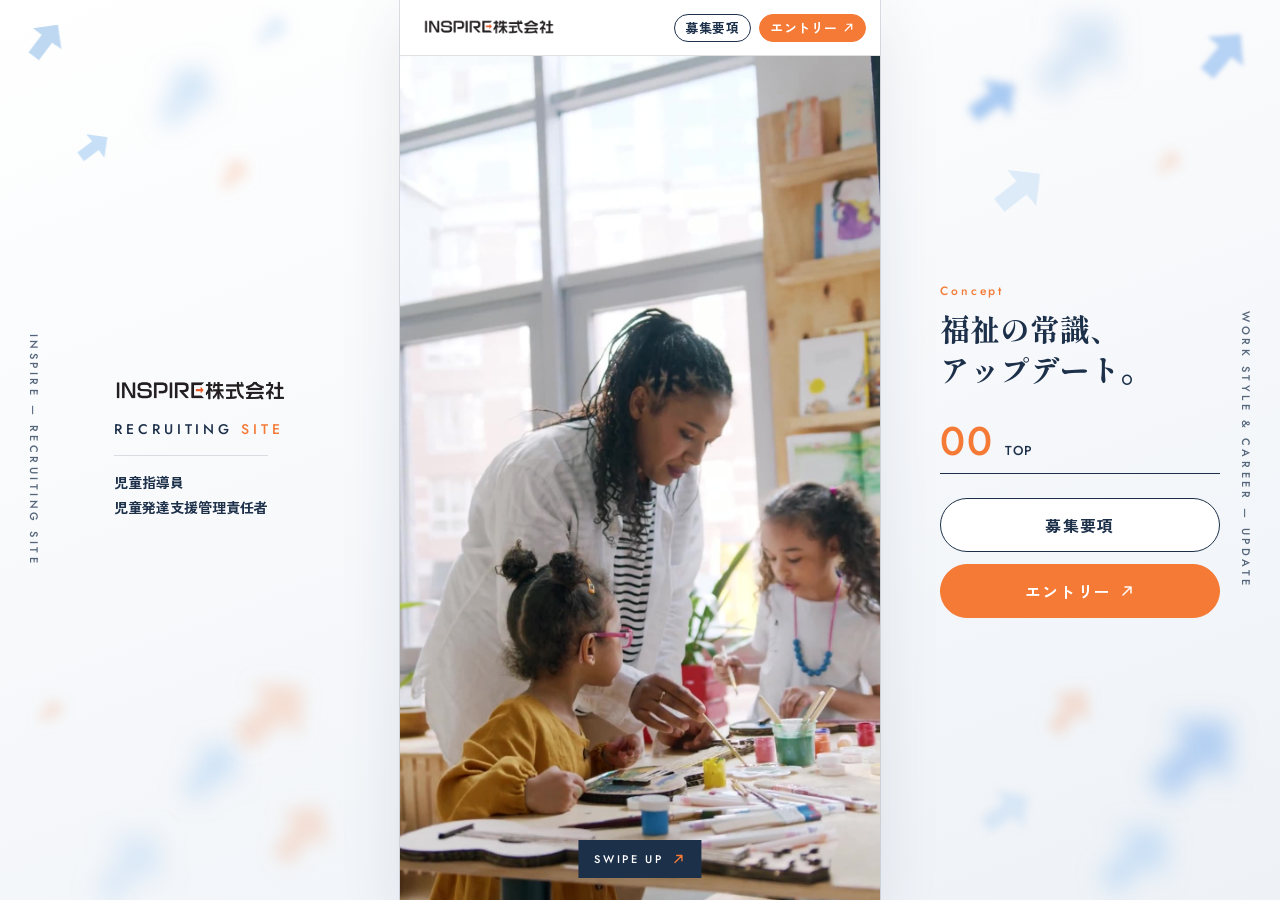
==== commit e57c8b2b: "残り9ページを追加" ====
--- a/index.html
+++ b/index.html
@@ -21,8 +21,9 @@
   <link rel="preconnect" href="https://fonts.googleapis.com">
   <link rel="preconnect" href="https://fonts.gstatic.com" crossorigin>
   <link href="https://fonts.googleapis.com/css2?family=Jost:wght@400;500;600&family=Outfit:wght@500;600;700&family=Zen+Kurenaido&family=Shippori+Mincho+B1:wght@600;700;800&family=Zen+Kaku+Gothic+New:wght@400;500;700&display=swap" rel="stylesheet">
-  <link rel="stylesheet" href="tokens.css?v=20261011zzzG">
-  <link rel="stylesheet" href="style.css?v=20261011zzzG">
+  <link rel="stylesheet" href="tokens.css?v=20261011zzzI">
+  <link rel="stylesheet" href="style.css?v=20261011zzzI">
+  <link rel="stylesheet" href="pages.css?v=20261011zzzI">
 </head>
 <body>
   <svg width="0" height="0" class="defs" aria-hidden="true">
@@ -62,7 +63,7 @@
 
         <section class="page page--hero" id="top" data-tone="dark" data-label="TOP">
           <h1 class="vh">INSPIRE株式会社 児童指導員・児童発達支援管理責任者 採用サイト</h1>
-          <video class="hero__video" src="assets/hero.mp4?v=20261011zzzG" poster="assets/hero-poster.jpg?v=20261011zzzG" autoplay muted loop playsinline></video>
+          <video class="hero__video" src="assets/hero.mp4?v=20261011zzzI" poster="assets/hero-poster.jpg?v=20261011zzzI" autoplay muted loop playsinline></video>
           <p class="hero__swipe" aria-hidden="true"><span>SWIPE UP</span><svg><use href="#ar"/></svg></p>
         </section>
 
@@ -74,10 +75,10 @@
               <p class="page__label fv__big rv" aria-hidden="true"><b style="--i:0">U</b><b style="--i:1">P</b><b style="--i:2">D</b><b style="--i:3">A</b><b style="--i:4">T</b><b style="--i:5" class="fv__e">E<i class="e-ar"></i></b></p>
               <svg class="fv__mark" viewBox="0 0 400 120" preserveAspectRatio="none" aria-hidden="true"><path class="fv__mark-run" d="M4 108 H340 Q372 108 372 76 V20" pathLength="1"/><path class="fv__mark-head" d="M350 40 L372 16 L394 40" pathLength="1"/></svg>
               <figure class="fv__photo rv">
-                <img src="assets/photo/fv-main.webp?v=20261011zzzG" alt="" decoding="async">
+                <img src="assets/photo/fv-main.webp?v=20261011zzzI" alt="" decoding="async">
                 <svg class="fv__outline" aria-hidden="true"><use href="#ar-shape"/></svg>
               </figure>
-              <figure class="fv__photo2 rv"><img src="assets/photo/fv-sub.webp?v=20261011zzzG" alt="" decoding="async"></figure>
+              <figure class="fv__photo2 rv"><img src="assets/photo/fv-sub.webp?v=20261011zzzI" alt="" decoding="async"></figure>
               <p class="page__label fv__en" aria-hidden="true">for the<br>Welfare.</p>
             </div>
             <h2 class="fv__copy"><span class="ln rv">福祉の常識、</span><span class="ln rv"><em class="up rw">アップデート。</em></span></h2>
@@ -92,7 +93,7 @@
           <div class="bokeh" aria-hidden="true"><i class="bk bk--1"><b></b></i><i class="bk bk--2"><b></b></i></div>
           <svg class="bg-graph rv" viewBox="0 0 400 700" preserveAspectRatio="none" aria-hidden="true"><path class="bg-graph__area" d="M-20 650 C 120 645, 230 610, 300 500 C 350 420, 380 260, 420 40 L420 720 L-20 720Z"/><path class="bg-graph__line" pathLength="1" d="M-20 650 C 120 645, 230 610, 300 500 C 350 420, 380 260, 420 40"/></svg>
           <div class="page__inner">
-            <h2 class="ttl"><span class="ln rv">その<em class="q">「仕方ない」</em>、</span><span class="ln rv">誰が決めた？</span><div class="emp-photos rv" aria-hidden="true"><figure class="ep ep--1"><img src="assets/photo/p2-mom.webp?v=20261011zzzG" alt="" decoding="async"></figure><figure class="ep ep--2"><img src="assets/photo/p2-sub.webp?v=20261011zzzG" alt="" decoding="async"></figure></div></h2>
+            <h2 class="ttl"><span class="ln rv">その<em class="q">「仕方ない」</em>、</span><span class="ln rv">誰が決めた？</span><div class="emp-photos rv" aria-hidden="true"><figure class="ep ep--1"><img src="assets/photo/p2-mom.webp?v=20261011zzzI" alt="" decoding="async"></figure><figure class="ep ep--2"><img src="assets/photo/p2-sub.webp?v=20261011zzzI" alt="" decoding="async"></figure></div></h2>
             <div class="emp-mid">
               <ul class="voices">
                 <li class="voice rv"><span class="page__label voice__no" aria-hidden="true">VOICE 01</span><span class="voice__in">「子どもがいるから、仕事はセーブしなきゃ」</span></li>
@@ -111,7 +112,7 @@
           <svg class="bg-graph rv" viewBox="0 0 400 700" preserveAspectRatio="none" aria-hidden="true"><path class="bg-graph__area" d="M-20 650 C 120 645, 230 610, 300 500 C 350 420, 380 260, 420 40 L420 720 L-20 720Z"/><path class="bg-graph__line" pathLength="1" d="M-20 650 C 120 645, 230 610, 300 500 C 350 420, 380 260, 420 40"/></svg>
           <div class="page__inner">
             <div class="vband rv">
-              <figure class="vband__photo"><img src="assets/photo/p3-main.webp?v=20261011zzzG" alt="" decoding="async"></figure>
+              <figure class="vband__photo"><img src="assets/photo/p3-main.webp?v=20261011zzzI" alt="" decoding="async"></figure>
               <p class="page__label vband__en" aria-hidden="true">OUR VISION</p>
             </div>
             <h2 class="ttl"><span class="ln rv">子どもの未来を変えるなら、</span><span class="ln rv"><em class="up">働く大人の未来から。</em></span></h2>
@@ -123,6 +124,139 @@
             </ul>
             <p class="body"><span class="ln rv">働く人が前向きに挑戦できる環境があってこそ、<span class="nb">子どもたちへの支援も、</span><span class="nb">施設も、</span><span class="nb">もっと良くしていけるはず。</span></span></p>
             <p class="close"><span class="ln rv">INSPIREは、福祉の新しい当たり前を</span><span class="ln rv">つくっていきます。</span></p>
+          </div>
+        </section>
+
+        <section class="page page--pg page--work" id="p4" data-tone="light" data-label="WORK STYLE" data-next="評価制度・収入">
+          <div class="page__inner">
+            <p class="page__label pg-en" aria-hidden="true">WORK STYLE</p>
+            <h2 class="ttl pg-ttl"><span class="ln rv">「子どもがいるから」で、</span><span class="ln rv">夢を小さくしなくていい。</span></h2>
+            <p class="pg-lead"><span class="ln rv">子育て中でも、キャリアを諦めない。</span></p>
+            <p class="body"><span class="ln rv">INSPIREには、時短勤務制度や子どもの看護休暇、パパ育休の取得実績があります。</span></p>
+            <p class="body"><span class="ln rv">さらに、保育園へのお迎え後、勤務が終わるまで子どもを施設で預かる制度も用意。</span></p>
+            <div class="pg-row"><ul class="pg-says"><li class="pg-say rv"><span>「働きたいけれど、お迎えがある」</span></li><li class="pg-say rv"><span>「正社員としてキャリアを続けたい」</span></li></ul><figure class="pg-ph pg-ph--r rv" aria-hidden="true"><img src="assets/photo/fv-sub.webp?v=20261011zzzI" alt="" decoding="async"></figure></div>
+            <p class="body"><span class="ln rv">そんな気持ちを大切にできる環境づくりを進めています。</span></p>
+            <p class="pg-close"><span class="ln rv">家庭を大事にすることも、仕事に本気になることも、</span><span class="ln rv">どちらか一つに決めなくていいんです。</span></p>
+          </div>
+        </section>
+
+        <section class="page page--pg page--pg-dark page--eval" id="p5" data-tone="dark" data-label="EVALUATION" data-next="社風・キャリアアップ">
+          <div class="page__inner">
+            <p class="page__label pg-en" aria-hidden="true">EVALUATION</p>
+            <h2 class="ttl pg-ttl"><span class="ln rv">年功序列？</span><span class="ln rv">そのルール、うちにはいらない。</span></h2>
+            <p class="pg-lead pg-lead--big"><span class="ln rv">昇給機会は、年2回。</span></p>
+            <ul class="pg-says"><li class="pg-say rv"><span>「長く働いているから偉い」</span></li><li class="pg-say rv"><span>「若いから、まだ早い」</span></li></ul>
+            <p class="body"><span class="ln rv">そんな考え方にとらわれず、日々の頑張りや支援力、周囲への貢献を評価します。</span></p>
+            <ul class="pg-list"><li class="rv"><span class="page__label pg-no" aria-hidden="true">01</span><i class="dot">・</i>子どもへの向き合い方を工夫した</li><li class="rv"><span class="page__label pg-no" aria-hidden="true">02</span><i class="dot">・</i>スタッフを育てた</li><li class="rv"><span class="page__label pg-no" aria-hidden="true">03</span><i class="dot">・</i>施設を良くするために行動した</li></ul>
+            <p class="body"><span class="ln rv">そうした一つひとつの積み重ねを、きちんと見ていきたい。</span></p>
+            <p class="pg-close"><span class="ln rv">頑張る人が、頑張った分だけ</span><span class="ln rv">次のチャンスを目指せる会社です。</span></p>
+          </div>
+        </section>
+
+        <section class="page page--pg page--culture" id="p6" data-tone="light" data-label="CULTURE" data-next="仕事内容① 児童指導員">
+          <div class="page__inner">
+            <p class="page__label pg-en" aria-hidden="true">CULTURE</p>
+            <figure class="pg-band rv" aria-hidden="true"><img src="assets/photo/p6-team.webp?v=20261011zzzI" alt="" decoding="async"></figure>
+            <h2 class="ttl pg-ttl"><span class="ln rv">「まだ若いから」じゃなく、</span><span class="ln rv">「やってみよう！」が似合う会社。</span></h2>
+            <p class="body"><span class="ln rv">INSPIREでは、年齢や社歴に関係なく、意見を出せる風通しの良さを大切にしています。</span></p>
+            <p class="body"><span class="ln rv">月1回の面談制度もあり、仕事の悩みや今後のキャリアについて話せる機会を設けています。</span></p>
+            <p class="body pg-fact"><span class="ln rv">実際に、異業種から福祉業界へ転職し、入社6年目でマネージャーになった社員も。</span></p>
+            <p class="pg-close"><span class="ln rv">大切なのは、何年働いたかではなく、</span><span class="ln rv">これから何に挑戦するか。</span></p>
+            <p class="body"><span class="ln rv">会社の成長を、誰かに任せるだけではなく、自分たちでつくっていける職場です。</span></p>
+          </div>
+        </section>
+
+        <section class="page page--pg page--job" id="p7" data-tone="light" data-label="JOB 01" data-next="仕事内容② 児発管">
+          <div class="page__inner">
+            <p class="page__label pg-en" aria-hidden="true">JOB 01</p>
+            <p class="pg-job"><span class="ln rv">児童指導員</span></p>
+            <h2 class="ttl pg-ttl"><span class="ln rv">子どもの「できた！」が、</span><span class="ln rv">あなたの成長にもなる。</span></h2>
+            <p class="body"><span class="ln rv">思うように気持ちを伝えられない子、</span><span class="ln rv">集団の中に入ることが苦手な子など、</span><span class="ln rv">一人ひとりの特性に合わせた支援を行います。</span></p>
+            <div class="pg-row"><ul class="pg-says"><li class="pg-say rv"><span>「どうしたら伝わるだろう？」</span></li><li class="pg-say rv"><span>「次はこんな方法を試してみよう！」</span></li></ul><figure class="pg-ph pg-ph--r rv" aria-hidden="true"><img src="assets/photo/p2-sub.webp?v=20261011zzzI" alt="" decoding="async"></figure></div>
+            <p class="body"><span class="ln rv">正解が一つではないからこそ、自分で考えて行動することが大切です。</span></p>
+            <p class="body"><span class="ln rv">子どもの小さな成長を喜びながら、自分自身の支援力も磨いていく。</span></p>
+            <p class="pg-close pg-close--s"><span class="ln rv">将来的には施設運営やマネジメントへの挑戦も目指せます。</span></p>
+          </div>
+        </section>
+
+        <section class="page page--pg page--pg-dark page--job2" id="p8" data-tone="dark" data-label="JOB 02" data-next="クロージング">
+          <div class="page__inner">
+            <p class="page__label pg-en" aria-hidden="true">JOB 02</p>
+            <p class="pg-job"><span class="ln rv">児童発達支援管理責任者</span></p>
+            <h2 class="ttl pg-ttl"><span class="ln rv">児発管の、その先へ。</span><span class="ln rv">今度は施設を育てる側に。</span></h2>
+            <p class="body"><span class="ln rv">私たちが求めているのは、施設に配置するためだけの児発管ではありません。</span></p>
+            <p class="body"><span class="ln rv">これまでの支援経験を活かし、スタッフを育て、支援方法を見直し、施設をもっと良くしていく存在です。</span></p>
+            <div class="pg-row"><ul class="pg-says"><li class="pg-say rv"><span>「こうすれば、もっと良くなる」</span></li></ul><figure class="pg-ph pg-ph--r rv" aria-hidden="true"><img src="assets/photo/p3-sub.webp?v=20261011zzzI" alt="" decoding="async"></figure></div>
+            <p class="body"><span class="ln rv">その気づきを、施設づくりに活かしてほしい。</span></p>
+            <p class="body"><span class="ln rv">現場を支えるだけでなく、組織を成長させる側へ。</span></p>
+            <p class="pg-close pg-close--s"><span class="ln rv">あなたの経験を、次の役職や収入につながるキャリアへと広げていきませんか？</span></p>
+          </div>
+        </section>
+
+        <section class="page page--pg page--finale" id="p9" data-tone="dark" data-label="MESSAGE" data-next="会社概要">
+          <figure class="pg-bg rv" aria-hidden="true"><img src="assets/photo/fv-main.webp?v=20261011zzzI" alt="" decoding="async"></figure>
+          <div class="page__inner">
+            <p class="page__label pg-en" aria-hidden="true">MESSAGE</p>
+            <h2 class="ttl pg-ttl pg-ttl--big"><span class="ln rv">福祉の未来も、</span><span class="ln rv">あなたの未来も。</span><span class="ln rv">まだまだ、これから。</span></h2>
+            <ul class="pg-list"><li class="rv"><i class="dot">・</i>子どもたちの成長を支えること</li><li class="rv"><i class="dot">・</i>家族との時間を大切にすること</li><li class="rv"><i class="dot">・</i>自分のスキルを磨き、収入やキャリアを高めていくこと</li></ul>
+            <p class="body"><span class="ln rv">どれか一つだけを選ぶ必要はありません。</span></p>
+            <p class="body"><span class="ln rv">これまでの福祉の当たり前にとらわれず、もっと自由に、もっと前向きに働いていこう。</span></p>
+            <p class="pg-close"><span class="ln rv">次にアップデートするのは、</span><span class="ln rv">あなたの働き方。</span></p>
+            <p class="pg-sign"><span class="ln rv">INSPIRE株式会社で、新しい一歩を。</span></p>
+          </div>
+        </section>
+
+        <section class="page page--pg page--company" id="company" data-tone="light" data-label="COMPANY" data-next="募集要項">
+          <div class="page__inner">
+            <p class="page__label pg-en" aria-hidden="true">COMPANY</p>
+            <div class="co rv">
+              <img class="co__logo" src="assets/img/logo.png" alt="" width="312" height="42" decoding="async">
+              <dl class="co__list">
+                <div class="row"><dt><i>【</i>会社名<i>】</i></dt><dd>INSPIRE株式会社</dd></div>
+                <div class="row"><dt><i>【</i>代表取締役<i>】</i></dt><dd>中澤正宏</dd></div>
+                <div class="row"><dt><i>【</i>本社<i>】</i></dt><dd><span class="nb">〒350-0044　</span><span class="nb">埼玉県川越市通町5-4 </span><span class="nb">第一山田ビル501</span></dd></div>
+                <div class="row"><dt><i>【</i>TEL<i>】</i></dt><dd>049-277-5608</dd></div>
+              </dl>
+            </div>
+          </div>
+        </section>
+
+        <section class="page page--pg page--req page--scroll" id="requirements" data-tone="light" data-label="RECRUIT" data-next="エントリー">
+          <div class="page__inner">
+            <p class="page__label pg-en" aria-hidden="true">RECRUIT</p>
+            <div class="req" data-tab="1">
+              <div class="page__label req__tabs" role="tablist" aria-label="職種"><button type="button" role="tab" class="req__tab is-on" aria-selected="true" data-t="1">児童指導員</button><button type="button" role="tab" class="req__tab" aria-selected="false" data-t="2">児童発達支援管理責任者</button></div>
+              <dl class="req__list">
+                <div class="row"><dt>職種<i>： </i></dt><dd><span class="t1"><i>① </i><b class="req__job">児童指導員</b></span><span class="t2"><i> ② </i><b class="req__job">児童発達支援管理責任者</b></span></dd></div>
+                <div class="row"><dt>仕事内容<i>： </i></dt><dd><span class="t1"><i>① 児童指導員 </i>児童発達支援・放課後等デイサービスにおける、子ども一人ひとりの特性に合わせた療育・発達支援。職員同士で連携しながら、子どもたちの成長をサポートします。</span><span class="t2"><i>② 児童発達支援管理責任者 </i>子ども一人ひとりに合わせた支援方針の検討、スタッフへの指導・育成、施設運営、業務改善など。これまでの経験を活かし、施設全体の支援の質を高める役割を担います。</span></dd></div>
+                <div class="row"><dt>雇用形態<i>： </i></dt><dd>正社員</dd></div>
+                <div class="row"><dt>給与<i>： </i></dt><dd><span class="t1"><i>① </i>児童指導員：<b class="req__pay">月給220,000円〜</b></span><span class="t2"><i> ② </i>児童発達支援管理責任者：<b class="req__pay">月給250,000円〜</b></span><span class="ln--sub">- 昇給機会：年2回</span><span class="ln--sub">- 試用期間終了後：月給10,000円アップ</span><span class="ln--sub">- 固定残業代10時間分を含む（金額確認中）</span></dd></div>
+                <div class="row"><dt>試用期間<i>： </i></dt><dd>6ヶ月（試用期間終了後、月給10,000円アップ）</dd></div>
+                <div class="row"><dt>勤務地<i>： </i></dt><dd><span>〒350-0044 埼玉県川越市通町5-4 第一山田ビル501</span><span class="ln--sub">- 西武新宿線「本川越駅」徒歩約5分</span><span class="ln--sub">- 東武東上線「川越駅」徒歩約10分</span><span class="ln--sub">- 東武東上線「川越市駅」徒歩約12分</span><span class="ln--sub">- 転勤なし</span></dd></div>
+                <div class="row"><dt>勤務時間<i>： </i></dt><dd><span>10:00〜19:00（シフト制） 実働8時間／休憩1時間</span><span class="ln--sub">※時短勤務制度あり</span></dd></div>
+                <div class="row"><dt>休日休暇<i>：</i></dt><dd><span class="ln--sub">- 週休2日制（シフト制）</span><span class="ln--sub">- 年間休日120日</span><span class="ln--sub">- 祝日・お盆・シルバーウィーク等は会社カレンダーに準ずる</span><span class="ln--sub">- 子どもの看護休暇</span></dd></div>
+                <div class="row"><dt>福利厚生<i>：</i></dt><dd><span class="ln--sub">- 社会保険完備</span><span class="ln--sub">- 交通費支給</span><span class="ln--sub">- 昇給機会年2回</span><span class="ln--sub">- 時短勤務制度</span><span class="ln--sub">- 子どもの看護休暇</span><span class="ln--sub">- パパ育休取得実績あり</span><span class="ln--sub">- 保育園へのお迎え後、勤務終了まで子どもを施設で預かる制度あり</span><span class="ln--sub">- 各種研修制度</span><span class="ln--sub">- 月1回の面談制度</span></dd></div>
+              </dl>
+            </div>
+          </div>
+        </section>
+
+        <section class="page page--pg page--entry page--scroll" id="entry" data-tone="light" data-label="ENTRY" data-next="">
+          <div class="page__inner">
+            <p class="page__label pg-en" aria-hidden="true">ENTRY</p>
+            <h2 class="ttl pg-ttl pg-ttl--entry"><span class="ln rv">福祉の常識、アップデート。</span></h2>
+            <form class="entry" novalidate>
+              <p class="entry__head">【項目】</p>
+              <label class="entry__f"><span class="entry__l">名前<b>（必須）</b></span><input type="text" name="name" autocomplete="name" required></label>
+              <label class="entry__f"><span class="entry__l">メールアドレス<b>（必須）</b></span><input type="email" name="email" autocomplete="email" required></label>
+              <label class="entry__f"><span class="entry__l">電話番号<b class="is-opt">（任意）</b></span><input type="tel" name="tel" autocomplete="tel"></label>
+              <label class="entry__f"><span class="entry__l">面談ご希望の日時<b class="is-opt">（任意）</b></span><input type="text" name="date"></label>
+              <label class="entry__f"><span class="entry__l">志望動機・ご質問<b class="is-opt">(任意)</b></span><textarea name="message"></textarea></label>
+              <label class="entry__f"><span class="entry__l">当社を知ったきっかけ<b class="is-opt">（任意）</b><small class="entry__hint">※知人の紹介、SNS（Instagramなど）、求人媒体（Indeedなど）、その他</small></span>
+                <span class="page__label entry__sel"><select name="source"><option value="">選択してください</option><option>知人の紹介</option><option>SNS（Instagramなど）</option><option>求人媒体（Indeedなど）</option><option>その他</option></select></span></label>
+              <div class="page__label entry__btn"><button class="entry__send" type="button">送信する</button></div>
+              <p class="entry__msg" role="status" aria-live="polite"></p>
+            </form>
           </div>
         </section>
 
@@ -145,7 +279,8 @@
     </aside>
   </div>
 
-  <script src="script.js?v=20261011zzzG"></script>
-  <script src="ins.js?v=20261011zzzG"></script>
+  <script src="script.js?v=20261011zzzI"></script>
+  <script src="ins.js?v=20261011zzzI"></script>
+  <script src="pages.js?v=20261011zzzI"></script>
 </body>
 </html>
--- a/pages.css
+++ b/pages.css
@@ -0,0 +1,124 @@
+.page--pg .page__inner { position: relative; z-index: 1; }
+.page--pg.page--pg-dark,
+.page--pg.page--finale { background: radial-gradient(90% 45% at 100% 0%, rgb(255 255 255 / .14) 0%, transparent 70%), linear-gradient(165deg, #4677bd 0%, #2f5b9e 50%, #244a86 100%); color: #fff; }
+.page--pg.page--pg-dark .body, .page--pg.page--finale .body { color: rgb(255 255 255 / .86); }
+
+.pg-en { display: flex; align-items: baseline; gap: .6em; margin: 0 0 .5em; font-family: "Jost", sans-serif; font-weight: 500; font-size: .74em; letter-spacing: .22em; color: var(--color-orange); }
+.pg-en span { font-size: 1.5em; letter-spacing: .04em; }
+.page--pg-dark .pg-en, .page--finale .pg-en { color: #ffb07a; }
+
+.pg-ttl { margin-bottom: .35em; }
+.pg-ttl .ln { display: block; }
+.pg-ttl--big { font-size: 2.15em; line-height: 1.35; }
+.pg-ttl--entry { font-size: 1.7em; text-align: center; margin: .3em 0 .8em; }
+
+.pg-lead { margin: 0 0 .9em; font-weight: 700; font-size: 1.1em; color: var(--color-orange); }
+.page--pg-dark .pg-lead { color: #ffb07a; }
+.pg-lead--big { font-family: var(--font-head); font-weight: 800; font-size: 1.6em; line-height: 1.3; }
+
+.pg-job { display: inline-block; margin: 0 0 .5em; padding: .25em .9em; border-radius: 999px; background: var(--color-navy); color: #fff; font-weight: 700; font-size: .86em; letter-spacing: .06em; }
+.page--pg-dark .pg-job { background: #fff; color: var(--color-navy); }
+
+.page--pg .body { margin: 0 0 .75em; }
+
+.pg-close { margin: .9em 0 .6em; font-family: var(--font-head); font-weight: 800; font-size: 1.32em; line-height: 1.55; letter-spacing: .03em; color: var(--color-navy); }
+.pg-close .ln { display: block; }
+.pg-close--s { font-size: 1.12em; }
+.page--pg-dark .pg-close, .page--finale .pg-close { color: #fff; }
+.pg-sign { margin: .4em 0 0; font-weight: 700; font-size: 1em; letter-spacing: .06em; }
+
+.pg-says { list-style: none; margin: .2em 0 .9em; padding: 0; display: grid; gap: .45em; }
+.pg-say { display: flex; align-items: flex-end; gap: 8px; opacity: 0; transition: opacity .35s ease; }
+.pg-say:nth-child(2) { margin-left: 16px; }
+.pg-say.is-on { opacity: 1; }
+.pg-say::before { content: ""; flex: none; width: 24px; height: 24px; border-radius: 50%;
+  background: rgb(29 48 74 / .12) url("data:image/svg+xml,%3Csvg xmlns='http://www.w3.org/2000/svg' viewBox='0 0 24 24'%3E%3Ccircle cx='12' cy='9' r='4' fill='%231d304a' fill-opacity='.55'/%3E%3Cpath d='M4 21c1-4.5 4.5-6 8-6s7 1.5 8 6' fill='%231d304a' fill-opacity='.55'/%3E%3C/svg%3E") center / 70% no-repeat; }
+.pg-say span { display: inline-block; padding: .45em .85em; border-radius: 14px 14px 14px 4px; background: #eef3f9; color: var(--color-navy); font-weight: 500; font-size: .92em; line-height: 1.5; }
+.page--pg-dark .pg-say::before { background-color: rgb(255 255 255 / .22); background-image: url("data:image/svg+xml,%3Csvg xmlns='http://www.w3.org/2000/svg' viewBox='0 0 24 24'%3E%3Ccircle cx='12' cy='9' r='4' fill='%23fff' fill-opacity='.85'/%3E%3Cpath d='M4 21c1-4.5 4.5-6 8-6s7 1.5 8 6' fill='%23fff' fill-opacity='.85'/%3E%3C/svg%3E"); }
+.page--pg-dark .pg-say span { background: rgb(255 255 255 / .16); color: #fff; }
+
+.pg-list { list-style: none; margin: .2em 0 .9em; padding: 0; }
+.pg-list li { display: flex; align-items: center; gap: .6em; padding: .5em 0; border-bottom: 1px solid rgb(29 48 74 / .14); font-family: var(--font-head); font-weight: 800; font-size: 1.02em; line-height: 1.45; opacity: 0; transition: opacity .35s ease; }
+.pg-list li.is-on { opacity: 1; }
+.pg-list .dot { font-style: normal; }
+.pg-list .pg-no ~ .dot { display: none; }
+.pg-no { flex: none; font-family: "Jost", sans-serif; font-weight: 500; font-size: .78em; letter-spacing: .08em; color: var(--color-orange); }
+.page--pg-dark .pg-list li, .page--finale .pg-list li { border-color: rgb(255 255 255 / .22); }
+.page--pg-dark .pg-no { color: #ffb07a; }
+
+.pg-ph { float: right; width: 34%; aspect-ratio: 4 / 5; margin: .1em -4px .6em .9em; padding: 4px; background: #fff; border-radius: 6px; box-shadow: 0 10px 22px rgb(5 20 50 / .22); rotate: 3deg;
+  clip-path: inset(100% 100% 0 0 round 6px); transition: clip-path .7s cubic-bezier(.65, 0, .35, 1); }
+.pg-ph.is-on { clip-path: inset(-30px round 6px); }
+.pg-ph img { display: block; width: 100%; height: 100%; object-fit: cover; border-radius: 3px; }
+
+.pg-band { margin: 0 -23px .9em; height: min(20dvh, 42vw, 190px); overflow: hidden; opacity: 0; transition: opacity .4s linear; }
+.pg-band.is-on { opacity: 1; }
+.pg-band img { display: block; width: 100%; height: 100%; object-fit: cover; object-position: 50% 40%; -webkit-mask-image: linear-gradient(to bottom, #000 70%, transparent); mask-image: linear-gradient(to bottom, #000 70%, transparent); }
+.pg-fact { padding: .55em .8em; border-left: 3px solid var(--color-orange); background: rgb(244 122 54 / .07); }
+
+.page--finale { overflow: hidden; }
+.pg-bg { position: absolute; inset: 0; margin: 0; z-index: 0; opacity: 0; transition: opacity .8s ease; }
+.pg-bg.is-on { opacity: 1; }
+.pg-bg img { width: 100%; height: 100%; object-fit: cover; object-position: 60% 40%; }
+.pg-bg::after { content: ""; position: absolute; inset: 0; background: linear-gradient(180deg, rgb(36 74 134 / .82) 0%, rgb(36 74 134 / .9) 45%, rgb(26 58 110 / .95) 100%); }
+
+.co { padding: 1.2em 1.1em; background: #fff; border-radius: 10px; box-shadow: 0 8px 24px rgb(29 48 74 / .1); opacity: 0; transition: opacity .5s ease; }
+.co.is-on { opacity: 1; }
+.co__logo { display: block; width: 62%; height: auto; margin: .2em auto 1.1em; }
+.co__list { margin: 0; }
+.co__list .row { display: grid; grid-template-columns: 6.4em minmax(0, 1fr); gap: .8em; padding: .8em 0; border-top: 1px solid rgb(29 48 74 / .12); }
+.co__list dt { align-self: start; justify-self: start; padding: .2em .8em; border-radius: 999px; background: var(--color-navy); color: #fff; font-weight: 700; font-size: .8em; line-height: 1.6; white-space: nowrap; }
+.co__list dt i, .req__list dt i, .req__list dd > span > i:first-child { display: none; }
+.co__list dd { margin: 0; font-weight: 700; line-height: 1.65; }
+
+.page--scroll .page__inner { overflow-y: auto; -webkit-overflow-scrolling: touch; scrollbar-width: thin; padding-bottom: calc(46px + 3em); }
+.req__tabs { position: sticky; top: 0; z-index: 2; display: grid; grid-template-columns: 1fr 1fr; gap: 6px; margin: 0 0 .5em; padding: .3em; border-radius: 999px; background: #eef1f5; }
+.req__tab { height: 2.5em; border: 0; border-radius: 999px; background: transparent; color: #6b7a8f; font: inherit; font-weight: 700; font-size: .82em; cursor: pointer; transition: background-color .25s linear, color .25s linear; }
+.req__tab.is-on { background: var(--color-navy); color: #fff; }
+.req[data-tab="1"] .t2, .req[data-tab="2"] .t1 { display: none; }
+.req__list { margin: 0; }
+.req__list .row { display: grid; grid-template-columns: 5.6em minmax(0, 1fr); gap: .7em; padding: .75em 0; border-top: 1px solid rgb(29 48 74 / .12); }
+.req__list .row:first-child { border-top: 0; }
+.req__list dt { align-self: start; justify-self: start; padding: .15em .7em; border-radius: 999px; background: var(--color-navy); color: #fff; font-weight: 700; font-size: .78em; line-height: 1.6; white-space: nowrap; }
+.req__list dd { margin: 0; font-weight: 500; font-size: .95em; line-height: 1.7; }
+.req__list dd > span { display: block; }
+.req__list .ln--sub { padding-left: .2em; color: #4a5a70; font-size: .95em; }
+.req__job { font-family: var(--font-head); font-weight: 800; font-size: 1.25em; color: var(--color-navy); }
+.req__pay { font-family: var(--font-head); font-weight: 800; font-size: 1.15em; color: var(--color-orange); }
+
+.entry { display: grid; gap: .9em; }
+.entry__head { display: none; }
+.entry__f { display: grid; gap: .35em; }
+.entry__l { font-weight: 700; font-size: .9em; color: var(--color-navy); }
+.entry__l b { margin-left: .3em; font-size: .85em; color: var(--color-orange); }
+.entry__l b.is-opt { color: #8a97a8; }
+.entry__hint { display: block; margin-top: .2em; font-weight: 500; font-size: .78em; color: #8a97a8; }
+.entry input, .entry textarea, .entry select { width: 100%; padding: .75em .9em; border: 1px solid #c9d3e0; border-radius: 8px; background: #fff; color: var(--color-navy); font: inherit; font-size: 16px; }
+.entry textarea { min-height: 160px; resize: vertical; }
+.entry select { appearance: none; padding-right: 48px; background: #fff url("data:image/svg+xml,%3Csvg xmlns='http://www.w3.org/2000/svg' viewBox='0 0 12 8'%3E%3Cpath d='M1 1l5 5 5-5' fill='none' stroke='%231d304a' stroke-width='1.6'/%3E%3C/svg%3E") right 18px center / 12px no-repeat; }
+.entry input:focus, .entry textarea:focus, .entry select:focus { outline: none; border-color: var(--color-orange); box-shadow: 0 0 0 3px rgb(244 122 54 / .18); }
+.entry__send { justify-self: center; margin-top: .4em; padding: .9em 3.2em; border: 0; border-radius: 999px; background: var(--color-orange); color: #fff; font: inherit; font-weight: 700; font-size: 1em; letter-spacing: .1em; cursor: pointer; }
+.entry__msg { min-height: 1.4em; margin: 0; text-align: center; font-size: .85em; color: var(--color-orange); }
+.entry__sel { display: block; } .entry__btn { display: grid; }
+
+.page--pg .page__inner { gap: 0; }
+.page--pg .body { margin: 0 0 .5em; line-height: 1.72; }
+.page--pg .body .ln + .ln { margin-top: 0; }
+.pg-row { display: grid; grid-template-columns: minmax(0, 1fr) 30%; gap: 10px; align-items: center; margin: .2em 0 .7em; }
+.pg-row .pg-says { margin: 0; }
+.pg-row .pg-ph { float: none; width: 100%; margin: 0; rotate: 3deg; }
+.pg-close { margin: .6em 0 .3em; }
+.pg-lead { margin-bottom: .6em; }
+
+@media (max-height: 620px) {
+  .page--pg .body { line-height: 1.6; margin-bottom: .35em; }
+  .pg-ttl { font-size: 1.72em; margin-bottom: .25em; }
+  .pg-row { grid-template-columns: minmax(0, 1fr) 24%; margin: .1em 0 .5em; }
+  .pg-says { gap: .3em; }
+  .pg-say span { padding: .35em .75em; }
+  .pg-close { margin: .4em 0 .2em; line-height: 1.45; }
+  .pg-list li { padding: .35em 0; }
+}
+.pg-job { align-self: flex-start; width: fit-content; }
+
+.page--scroll .page__inner { justify-content: flex-start; }
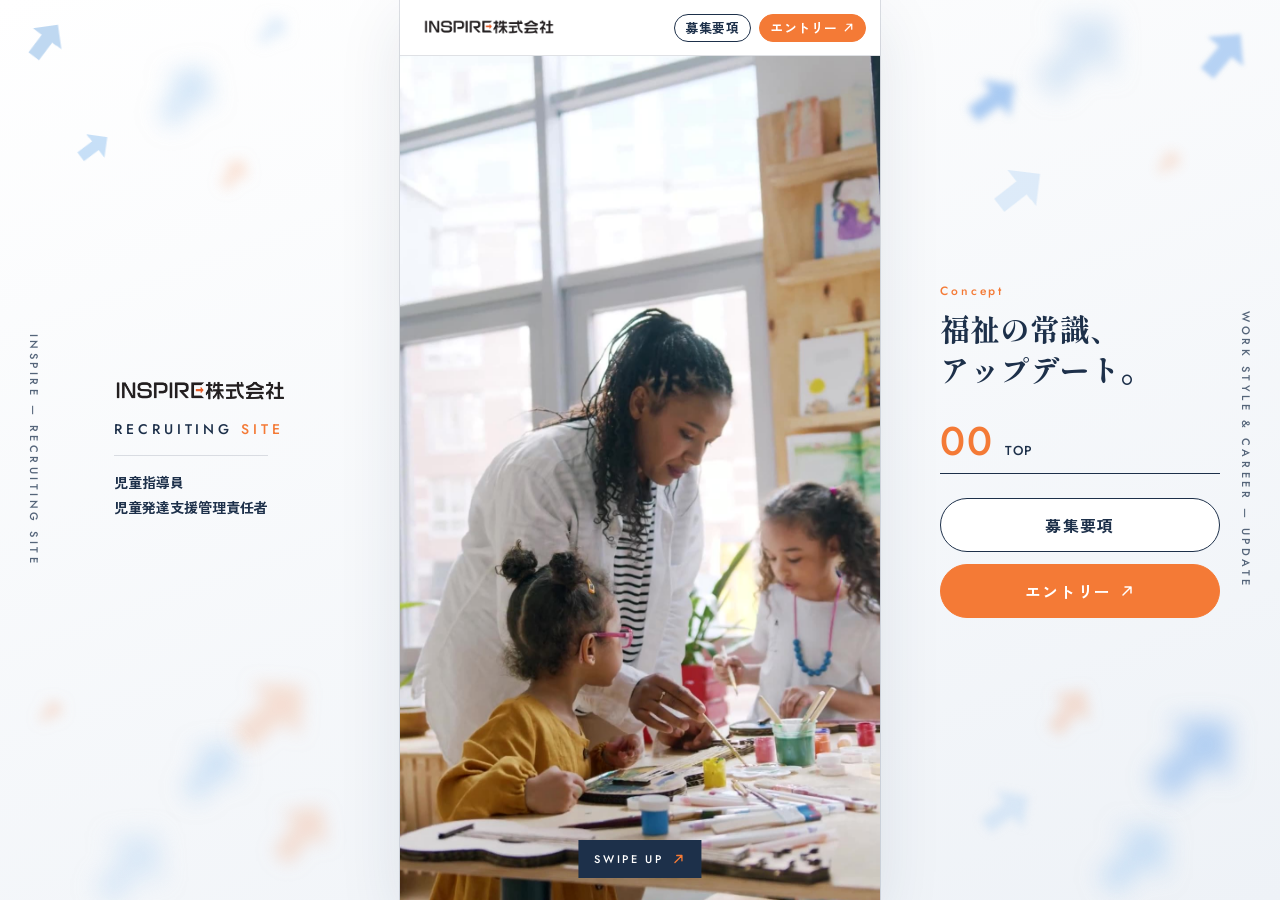
==== commit 68f84cbb: "ヘッダー背景を全ページ白に統一・エントリー見出しを左揃えに（版20261013a）" ====
--- a/index.html
+++ b/index.html
@@ -21,9 +21,9 @@
   <link rel="preconnect" href="https://fonts.googleapis.com">
   <link rel="preconnect" href="https://fonts.gstatic.com" crossorigin>
   <link href="https://fonts.googleapis.com/css2?family=Jost:wght@400;500;600&family=Outfit:wght@500;600;700&family=Zen+Kurenaido&family=Shippori+Mincho+B1:wght@600;700;800&family=Zen+Kaku+Gothic+New:wght@400;500;700&display=swap" rel="stylesheet">
-  <link rel="stylesheet" href="tokens.css?v=20261011zzzI">
-  <link rel="stylesheet" href="style.css?v=20261011zzzI">
-  <link rel="stylesheet" href="pages.css?v=20261011zzzI">
+  <link rel="stylesheet" href="tokens.css?v=20261013a">
+  <link rel="stylesheet" href="style.css?v=20261013a">
+  <link rel="stylesheet" href="pages.css?v=20261013a">
 </head>
 <body>
   <svg width="0" height="0" class="defs" aria-hidden="true">
@@ -63,7 +63,7 @@
 
         <section class="page page--hero" id="top" data-tone="dark" data-label="TOP">
           <h1 class="vh">INSPIRE株式会社 児童指導員・児童発達支援管理責任者 採用サイト</h1>
-          <video class="hero__video" src="assets/hero.mp4?v=20261011zzzI" poster="assets/hero-poster.jpg?v=20261011zzzI" autoplay muted loop playsinline></video>
+          <video class="hero__video" src="assets/hero.mp4?v=20261013a" poster="assets/hero-poster.jpg?v=20261013a" autoplay muted loop playsinline></video>
           <p class="hero__swipe" aria-hidden="true"><span>SWIPE UP</span><svg><use href="#ar"/></svg></p>
         </section>
 
@@ -75,10 +75,10 @@
               <p class="page__label fv__big rv" aria-hidden="true"><b style="--i:0">U</b><b style="--i:1">P</b><b style="--i:2">D</b><b style="--i:3">A</b><b style="--i:4">T</b><b style="--i:5" class="fv__e">E<i class="e-ar"></i></b></p>
               <svg class="fv__mark" viewBox="0 0 400 120" preserveAspectRatio="none" aria-hidden="true"><path class="fv__mark-run" d="M4 108 H340 Q372 108 372 76 V20" pathLength="1"/><path class="fv__mark-head" d="M350 40 L372 16 L394 40" pathLength="1"/></svg>
               <figure class="fv__photo rv">
-                <img src="assets/photo/fv-main.webp?v=20261011zzzI" alt="" decoding="async">
+                <img src="assets/photo/fv-main.webp?v=20261013a" alt="" decoding="async">
                 <svg class="fv__outline" aria-hidden="true"><use href="#ar-shape"/></svg>
               </figure>
-              <figure class="fv__photo2 rv"><img src="assets/photo/fv-sub.webp?v=20261011zzzI" alt="" decoding="async"></figure>
+              <figure class="fv__photo2 rv"><img src="assets/photo/fv-sub.webp?v=20261013a" alt="" decoding="async"></figure>
               <p class="page__label fv__en" aria-hidden="true">for the<br>Welfare.</p>
             </div>
             <h2 class="fv__copy"><span class="ln rv">福祉の常識、</span><span class="ln rv"><em class="up rw">アップデート。</em></span></h2>
@@ -93,7 +93,7 @@
           <div class="bokeh" aria-hidden="true"><i class="bk bk--1"><b></b></i><i class="bk bk--2"><b></b></i></div>
           <svg class="bg-graph rv" viewBox="0 0 400 700" preserveAspectRatio="none" aria-hidden="true"><path class="bg-graph__area" d="M-20 650 C 120 645, 230 610, 300 500 C 350 420, 380 260, 420 40 L420 720 L-20 720Z"/><path class="bg-graph__line" pathLength="1" d="M-20 650 C 120 645, 230 610, 300 500 C 350 420, 380 260, 420 40"/></svg>
           <div class="page__inner">
-            <h2 class="ttl"><span class="ln rv">その<em class="q">「仕方ない」</em>、</span><span class="ln rv">誰が決めた？</span><div class="emp-photos rv" aria-hidden="true"><figure class="ep ep--1"><img src="assets/photo/p2-mom.webp?v=20261011zzzI" alt="" decoding="async"></figure><figure class="ep ep--2"><img src="assets/photo/p2-sub.webp?v=20261011zzzI" alt="" decoding="async"></figure></div></h2>
+            <h2 class="ttl"><span class="ln rv">その<em class="q">「仕方ない」</em>、</span><span class="ln rv">誰が決めた？</span><div class="emp-photos rv" aria-hidden="true"><figure class="ep ep--1"><img src="assets/photo/p2-mom.webp?v=20261013a" alt="" decoding="async"></figure><figure class="ep ep--2"><img src="assets/photo/p2-sub.webp?v=20261013a" alt="" decoding="async"></figure></div></h2>
             <div class="emp-mid">
               <ul class="voices">
                 <li class="voice rv"><span class="page__label voice__no" aria-hidden="true">VOICE 01</span><span class="voice__in">「子どもがいるから、仕事はセーブしなきゃ」</span></li>
@@ -112,7 +112,7 @@
           <svg class="bg-graph rv" viewBox="0 0 400 700" preserveAspectRatio="none" aria-hidden="true"><path class="bg-graph__area" d="M-20 650 C 120 645, 230 610, 300 500 C 350 420, 380 260, 420 40 L420 720 L-20 720Z"/><path class="bg-graph__line" pathLength="1" d="M-20 650 C 120 645, 230 610, 300 500 C 350 420, 380 260, 420 40"/></svg>
           <div class="page__inner">
             <div class="vband rv">
-              <figure class="vband__photo"><img src="assets/photo/p3-main.webp?v=20261011zzzI" alt="" decoding="async"></figure>
+              <figure class="vband__photo"><img src="assets/photo/p3-main.webp?v=20261013a" alt="" decoding="async"></figure>
               <p class="page__label vband__en" aria-hidden="true">OUR VISION</p>
             </div>
             <h2 class="ttl"><span class="ln rv">子どもの未来を変えるなら、</span><span class="ln rv"><em class="up">働く大人の未来から。</em></span></h2>
@@ -134,7 +134,7 @@
             <p class="pg-lead"><span class="ln rv">子育て中でも、キャリアを諦めない。</span></p>
             <p class="body"><span class="ln rv">INSPIREには、時短勤務制度や子どもの看護休暇、パパ育休の取得実績があります。</span></p>
             <p class="body"><span class="ln rv">さらに、保育園へのお迎え後、勤務が終わるまで子どもを施設で預かる制度も用意。</span></p>
-            <div class="pg-row"><ul class="pg-says"><li class="pg-say rv"><span>「働きたいけれど、お迎えがある」</span></li><li class="pg-say rv"><span>「正社員としてキャリアを続けたい」</span></li></ul><figure class="pg-ph pg-ph--r rv" aria-hidden="true"><img src="assets/photo/fv-sub.webp?v=20261011zzzI" alt="" decoding="async"></figure></div>
+            <div class="pg-row"><ul class="pg-says"><li class="pg-say rv"><span>「働きたいけれど、お迎えがある」</span></li><li class="pg-say rv"><span>「正社員としてキャリアを続けたい」</span></li></ul><figure class="pg-ph pg-ph--r rv" aria-hidden="true"><img src="assets/photo/fv-sub.webp?v=20261013a" alt="" decoding="async"></figure></div>
             <p class="body"><span class="ln rv">そんな気持ちを大切にできる環境づくりを進めています。</span></p>
             <p class="pg-close"><span class="ln rv">家庭を大事にすることも、仕事に本気になることも、</span><span class="ln rv">どちらか一つに決めなくていいんです。</span></p>
           </div>
@@ -156,7 +156,7 @@
         <section class="page page--pg page--culture" id="p6" data-tone="light" data-label="CULTURE" data-next="仕事内容① 児童指導員">
           <div class="page__inner">
             <p class="page__label pg-en" aria-hidden="true">CULTURE</p>
-            <figure class="pg-band rv" aria-hidden="true"><img src="assets/photo/p6-team.webp?v=20261011zzzI" alt="" decoding="async"></figure>
+            <figure class="pg-band rv" aria-hidden="true"><img src="assets/photo/p6-team.webp?v=20261013a" alt="" decoding="async"></figure>
             <h2 class="ttl pg-ttl"><span class="ln rv">「まだ若いから」じゃなく、</span><span class="ln rv">「やってみよう！」が似合う会社。</span></h2>
             <p class="body"><span class="ln rv">INSPIREでは、年齢や社歴に関係なく、意見を出せる風通しの良さを大切にしています。</span></p>
             <p class="body"><span class="ln rv">月1回の面談制度もあり、仕事の悩みや今後のキャリアについて話せる機会を設けています。</span></p>
@@ -172,7 +172,7 @@
             <p class="pg-job"><span class="ln rv">児童指導員</span></p>
             <h2 class="ttl pg-ttl"><span class="ln rv">子どもの「できた！」が、</span><span class="ln rv">あなたの成長にもなる。</span></h2>
             <p class="body"><span class="ln rv">思うように気持ちを伝えられない子、</span><span class="ln rv">集団の中に入ることが苦手な子など、</span><span class="ln rv">一人ひとりの特性に合わせた支援を行います。</span></p>
-            <div class="pg-row"><ul class="pg-says"><li class="pg-say rv"><span>「どうしたら伝わるだろう？」</span></li><li class="pg-say rv"><span>「次はこんな方法を試してみよう！」</span></li></ul><figure class="pg-ph pg-ph--r rv" aria-hidden="true"><img src="assets/photo/p2-sub.webp?v=20261011zzzI" alt="" decoding="async"></figure></div>
+            <div class="pg-row"><ul class="pg-says"><li class="pg-say rv"><span>「どうしたら伝わるだろう？」</span></li><li class="pg-say rv"><span>「次はこんな方法を試してみよう！」</span></li></ul><figure class="pg-ph pg-ph--r rv" aria-hidden="true"><img src="assets/photo/p2-sub.webp?v=20261013a" alt="" decoding="async"></figure></div>
             <p class="body"><span class="ln rv">正解が一つではないからこそ、自分で考えて行動することが大切です。</span></p>
             <p class="body"><span class="ln rv">子どもの小さな成長を喜びながら、自分自身の支援力も磨いていく。</span></p>
             <p class="pg-close pg-close--s"><span class="ln rv">将来的には施設運営やマネジメントへの挑戦も目指せます。</span></p>
@@ -186,7 +186,7 @@
             <h2 class="ttl pg-ttl"><span class="ln rv">児発管の、その先へ。</span><span class="ln rv">今度は施設を育てる側に。</span></h2>
             <p class="body"><span class="ln rv">私たちが求めているのは、施設に配置するためだけの児発管ではありません。</span></p>
             <p class="body"><span class="ln rv">これまでの支援経験を活かし、スタッフを育て、支援方法を見直し、施設をもっと良くしていく存在です。</span></p>
-            <div class="pg-row"><ul class="pg-says"><li class="pg-say rv"><span>「こうすれば、もっと良くなる」</span></li></ul><figure class="pg-ph pg-ph--r rv" aria-hidden="true"><img src="assets/photo/p3-sub.webp?v=20261011zzzI" alt="" decoding="async"></figure></div>
+            <div class="pg-row"><ul class="pg-says"><li class="pg-say rv"><span>「こうすれば、もっと良くなる」</span></li></ul><figure class="pg-ph pg-ph--r rv" aria-hidden="true"><img src="assets/photo/p3-sub.webp?v=20261013a" alt="" decoding="async"></figure></div>
             <p class="body"><span class="ln rv">その気づきを、施設づくりに活かしてほしい。</span></p>
             <p class="body"><span class="ln rv">現場を支えるだけでなく、組織を成長させる側へ。</span></p>
             <p class="pg-close pg-close--s"><span class="ln rv">あなたの経験を、次の役職や収入につながるキャリアへと広げていきませんか？</span></p>
@@ -194,7 +194,7 @@
         </section>
 
         <section class="page page--pg page--finale" id="p9" data-tone="dark" data-label="MESSAGE" data-next="会社概要">
-          <figure class="pg-bg rv" aria-hidden="true"><img src="assets/photo/fv-main.webp?v=20261011zzzI" alt="" decoding="async"></figure>
+          <figure class="pg-bg rv" aria-hidden="true"><img src="assets/photo/fv-main.webp?v=20261013a" alt="" decoding="async"></figure>
           <div class="page__inner">
             <p class="page__label pg-en" aria-hidden="true">MESSAGE</p>
             <h2 class="ttl pg-ttl pg-ttl--big"><span class="ln rv">福祉の未来も、</span><span class="ln rv">あなたの未来も。</span><span class="ln rv">まだまだ、これから。</span></h2>
@@ -279,8 +279,8 @@
     </aside>
   </div>
 
-  <script src="script.js?v=20261011zzzI"></script>
-  <script src="ins.js?v=20261011zzzI"></script>
-  <script src="pages.js?v=20261011zzzI"></script>
+  <script src="script.js?v=20261013a"></script>
+  <script src="ins.js?v=20261013a"></script>
+  <script src="pages.js?v=20261013a"></script>
 </body>
 </html>
--- a/style.css
+++ b/style.css
@@ -49,10 +49,6 @@
   .hb:hover::before { transform: none; }
   .hb:hover .hb__ar { transform: translate(2px, -2px); }
 }
-
-.column[data-tone="dark"] .site-header { background: var(--color-navy); border-color: var(--color-on-dark-line); }
-.column[data-tone="dark"] .logo img { filter: brightness(0) invert(1); }
-.column[data-tone="dark"] .hb--req { background: transparent; color: #fff; border-color: #fff; }
 .column[data-page="top"] .site-header { background: var(--color-base); border-color: var(--color-line); }
 .column[data-page="top"] .logo img { filter: none; }
 .column[data-page="top"] .hb--req { background: var(--color-base); color: var(--color-navy); border-color: var(--color-navy); }
@@ -450,7 +446,6 @@
 .fv__big b { transition-delay: calc(var(--i) * 70ms + 900ms); }
 
 .page.page--empathy { background: radial-gradient(90% 45% at 100% 0%, rgb(255 255 255 / .16) 0%, transparent 70%), linear-gradient(165deg, #4677bd 0%, #2f5b9e 50%, #244a86 100%); }
-.column[data-tone="dark"] .site-header { background: #3a6ab0; }
 .voice__in { background: rgb(255 255 255 / .16); color: #fff; rotate: -3deg !important; animation: none !important; }
 .voice:nth-child(2) .voice__in { background: rgb(255 255 255 / .12); rotate: 2deg !important; }
 .voice:nth-child(3) .voice__in { background: rgb(255 255 255 / .16); rotate: -2deg !important; }
@@ -506,7 +501,6 @@
   radial-gradient(70% 38% at 92% 4%, rgb(255 255 255 / .22) 0%, transparent 70%),
   radial-gradient(80% 50% at 0% 100%, rgb(0 10 40 / .3) 0%, transparent 70%),
   linear-gradient(170deg, #2457a6 0%, #17468f 55%, #123b7c 100%); }
-.column[data-tone="dark"] .site-header { background: #2356a4; }
 
 .bokeh { position: absolute; inset: 0; z-index: 0; pointer-events: none; overflow: hidden; }
 .bk { position: absolute; display: block; width: var(--w); aspect-ratio: 1.25; background: var(--c); opacity: var(--o, .8);
--- a/pages.css
+++ b/pages.css
@@ -10,7 +10,7 @@
 .pg-ttl { margin-bottom: .35em; }
 .pg-ttl .ln { display: block; }
 .pg-ttl--big { font-size: 2.15em; line-height: 1.35; }
-.pg-ttl--entry { font-size: 1.7em; text-align: center; margin: .3em 0 .8em; }
+.pg-ttl--entry { font-size: 1.7em; margin: .3em 0 .8em; }
 
 .pg-lead { margin: 0 0 .9em; font-weight: 700; font-size: 1.1em; color: var(--color-orange); }
 .page--pg-dark .pg-lead { color: #ffb07a; }
